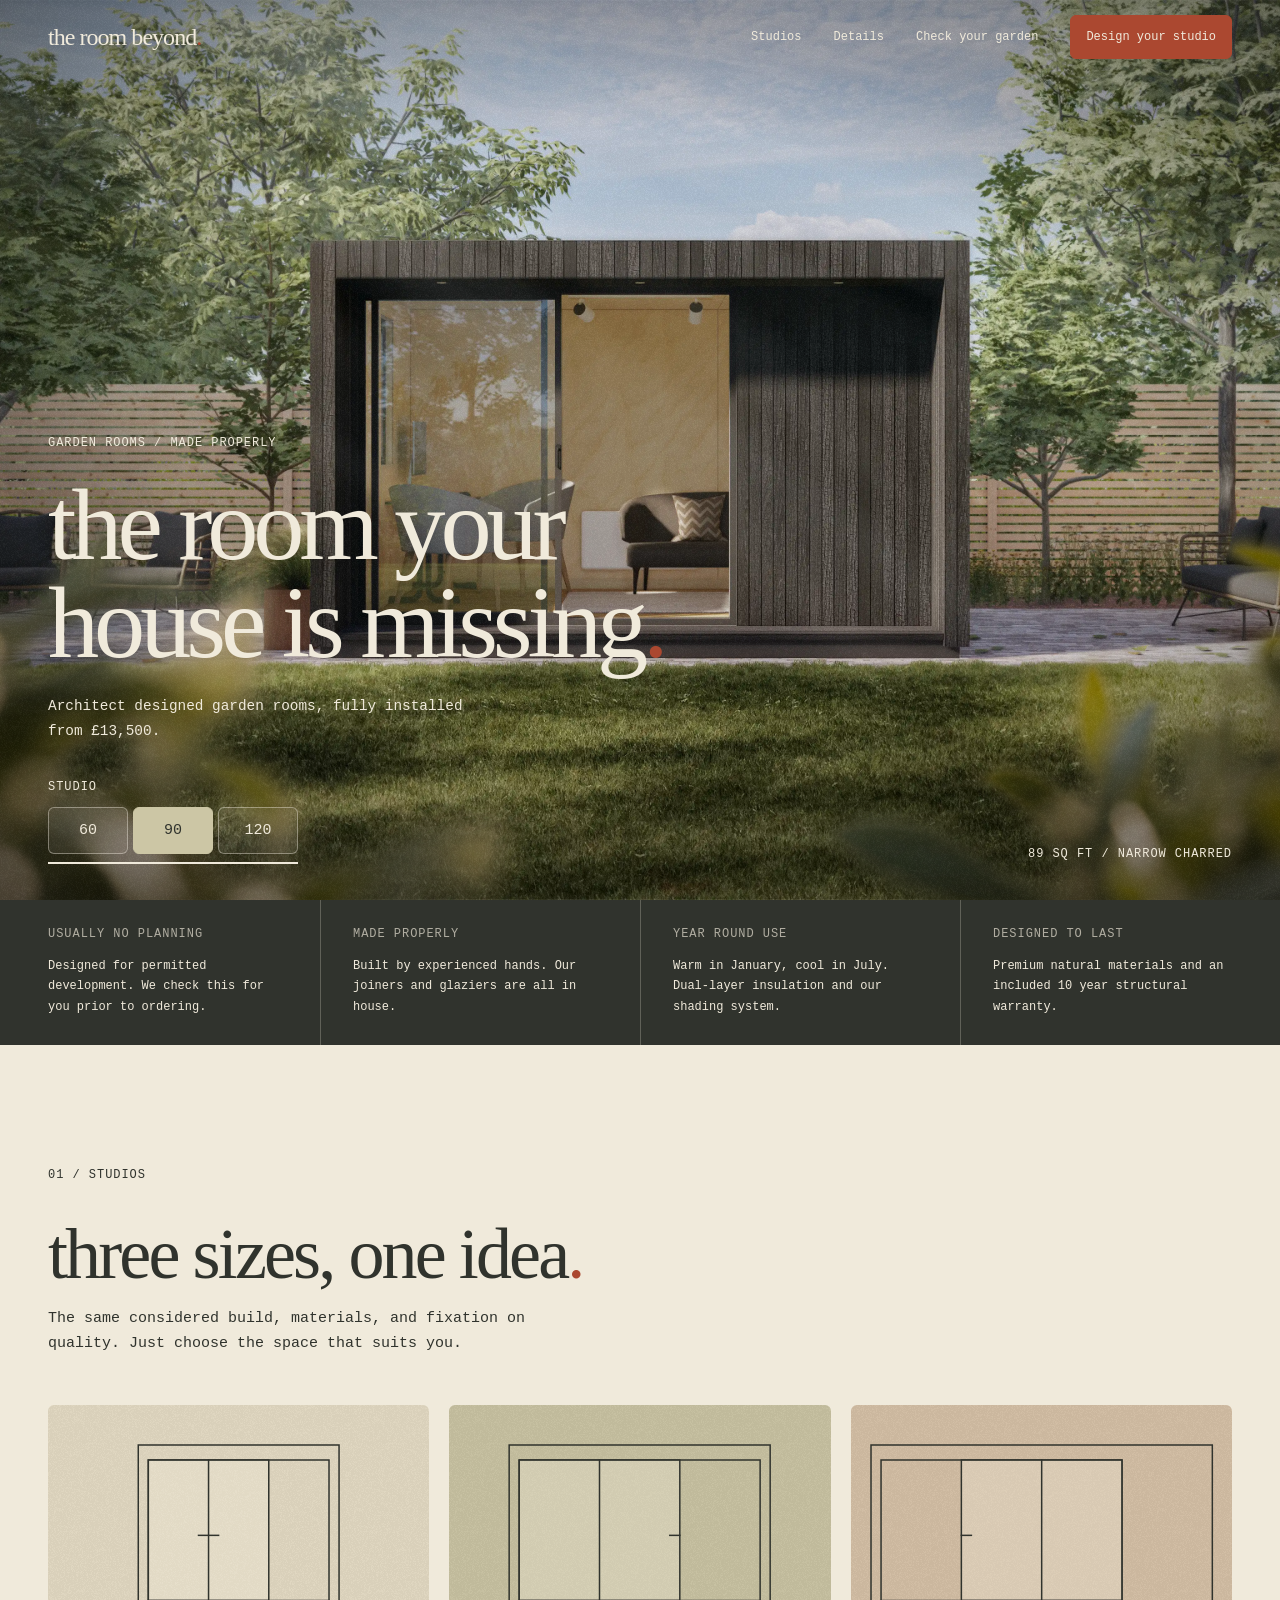
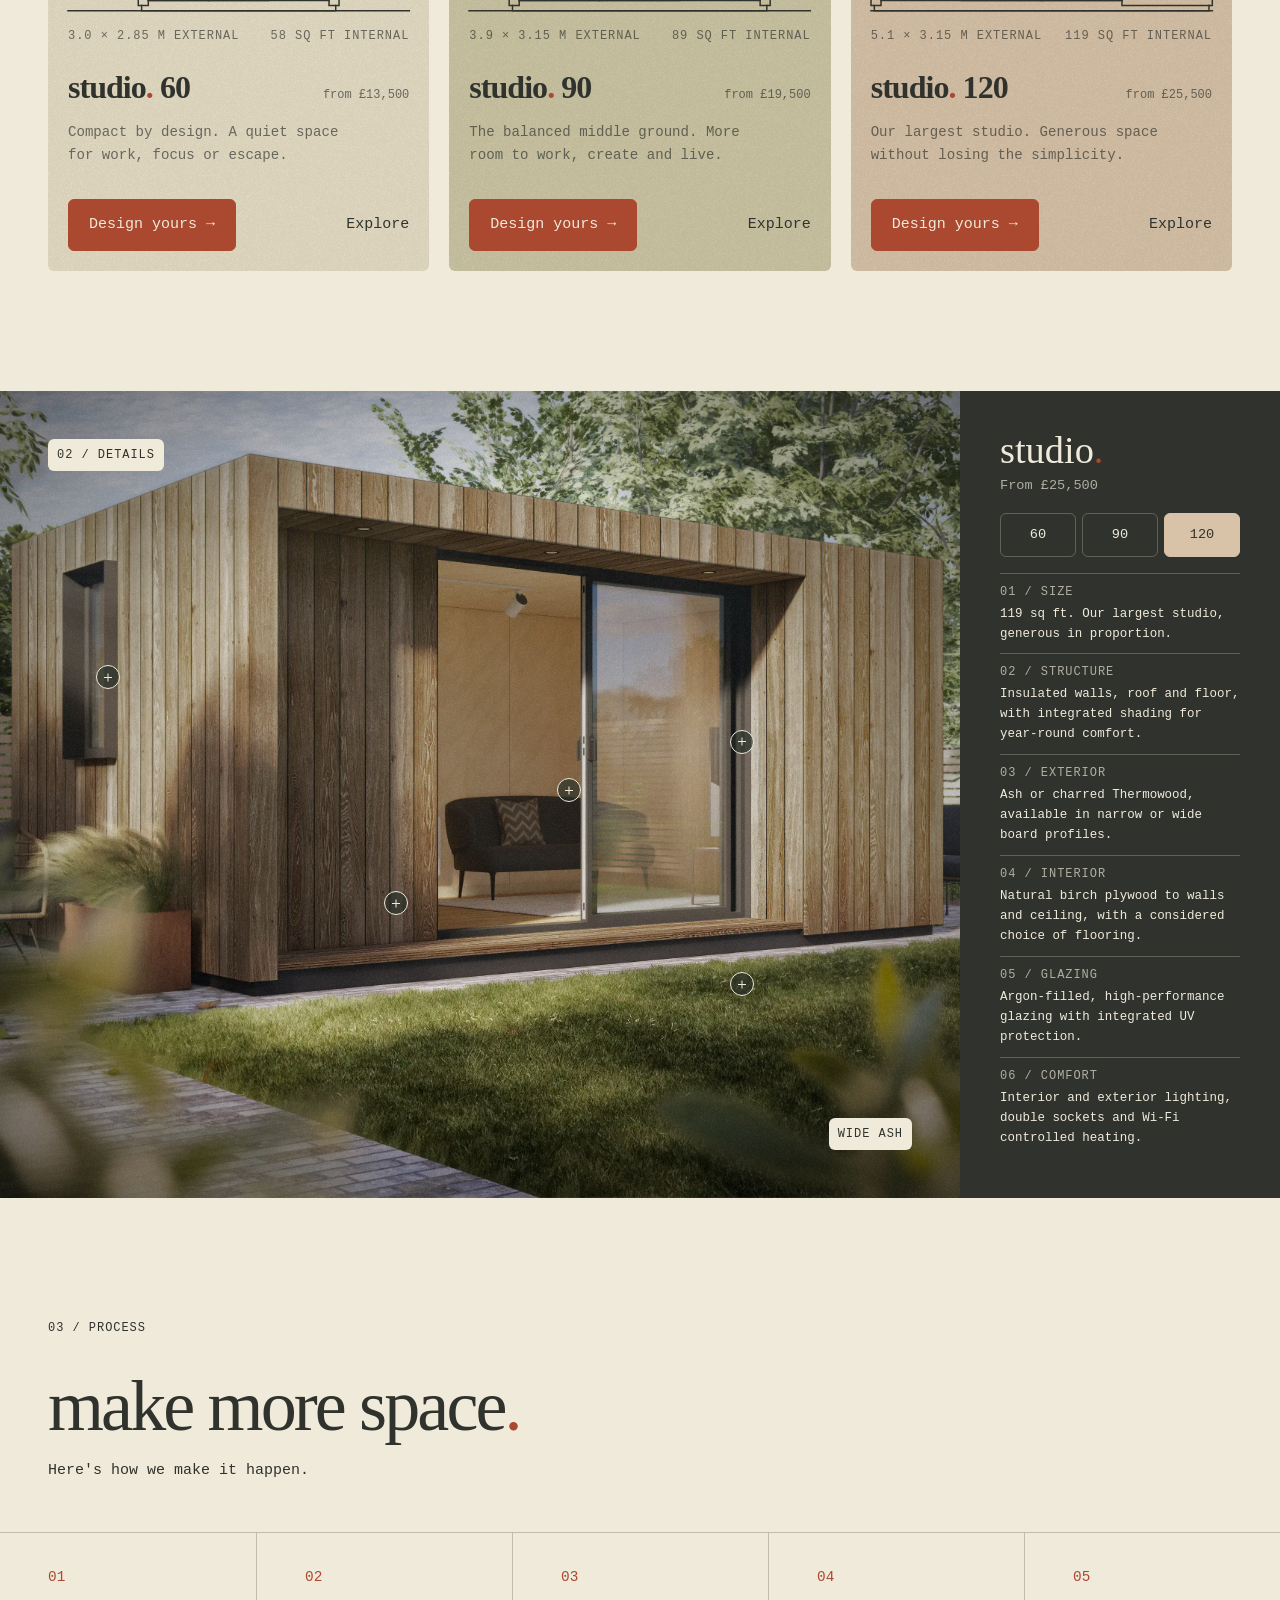
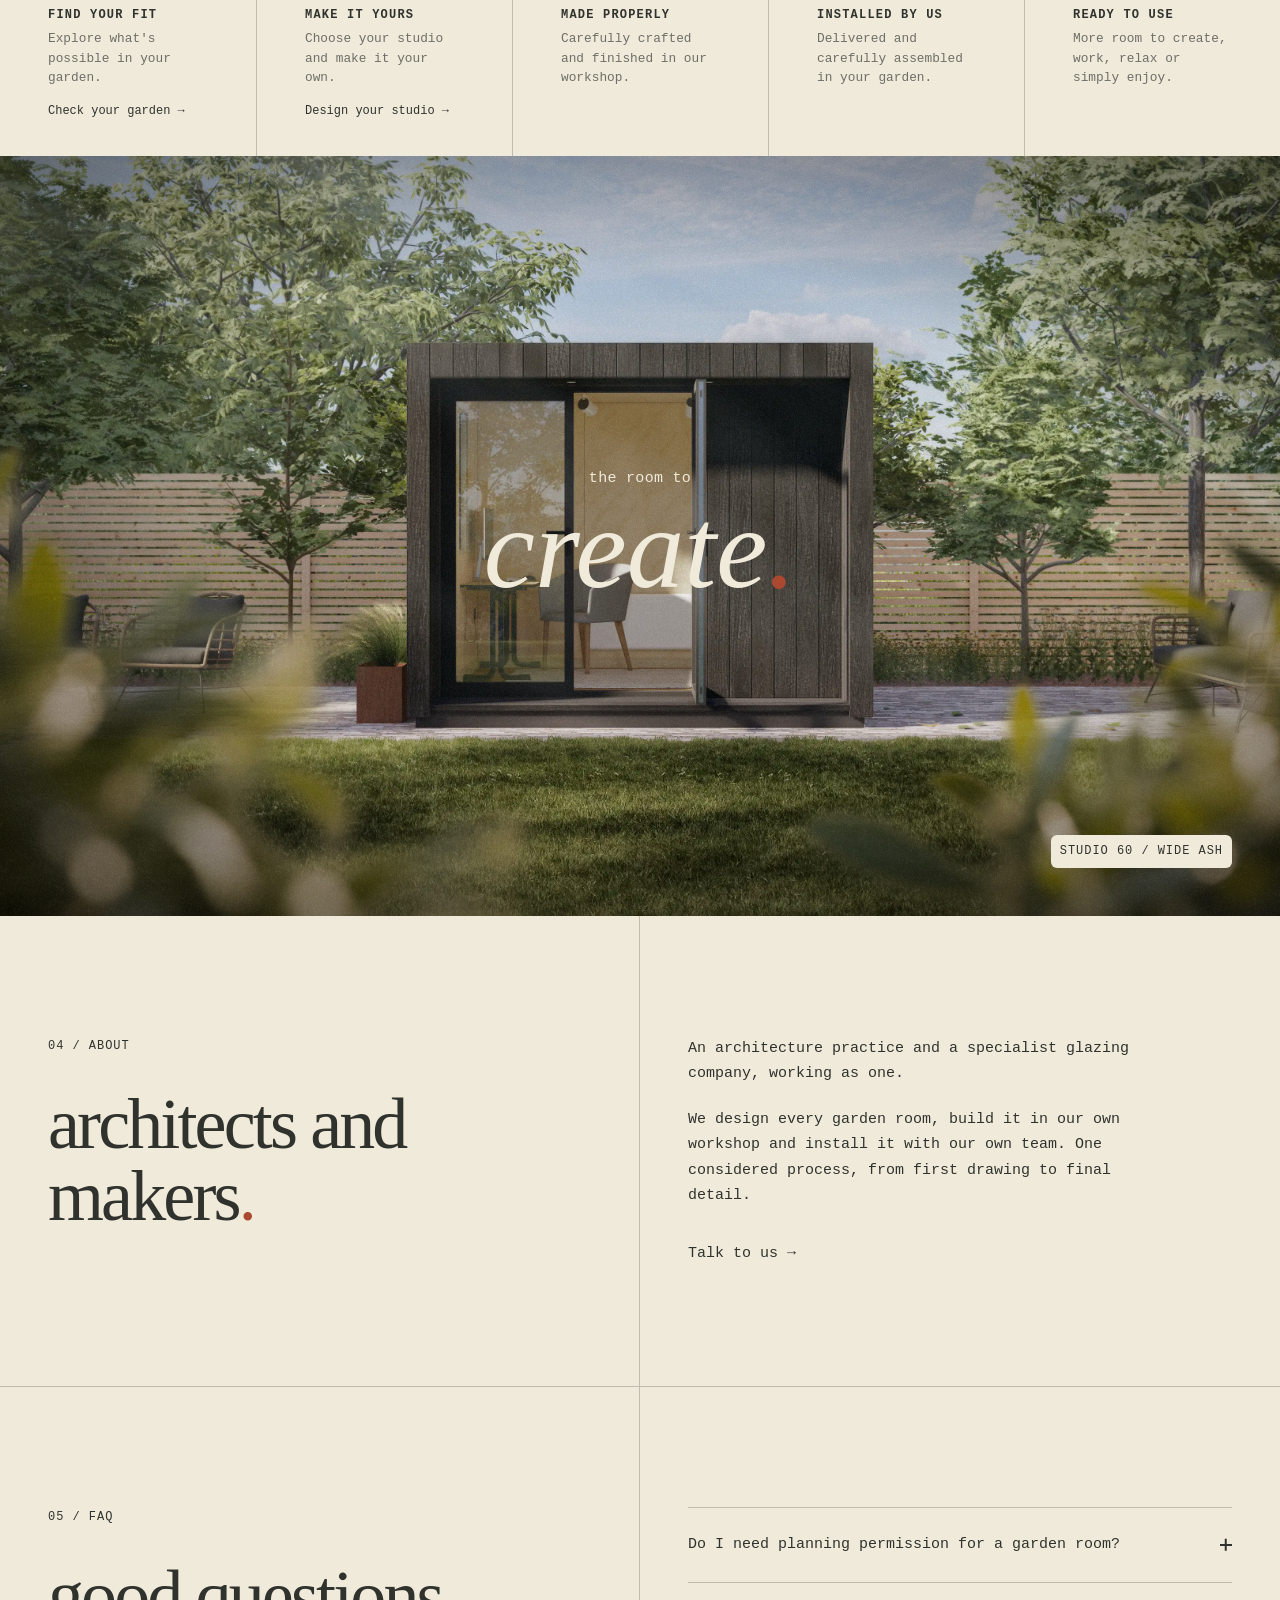
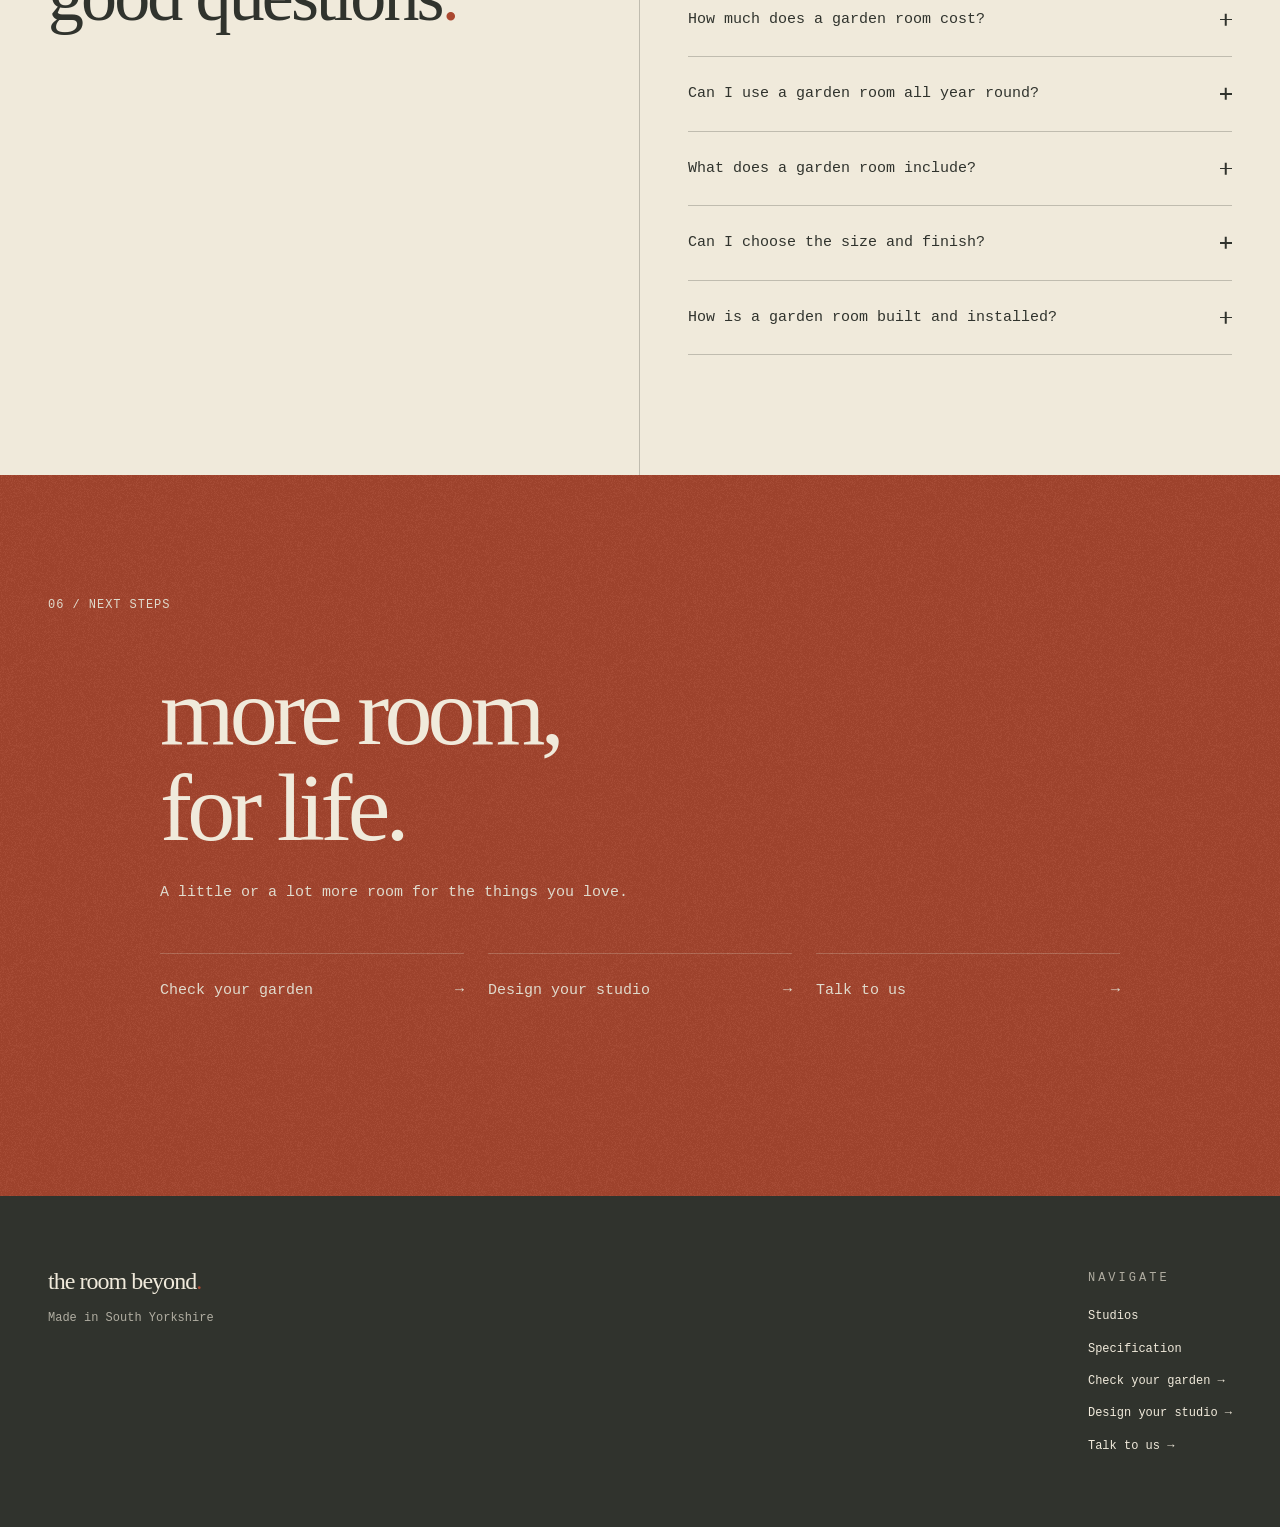
==== index.html @ cf3c780e "Add files via upload" ====
<!doctype html>
<html lang="en">

<head>
<meta charset="utf-8">
<meta name="viewport" content="width=device-width, initial-scale=1">
<title>the room beyond.</title>
<meta name="description" content="Architect-designed garden rooms, made in-house and fully installed across the UK.">
<meta name="theme-color" content="#f4f0e7">
<link rel="stylesheet" href="style.css">
</head>

<body>

<!---NAVIGATION--->

<header class="intro-header">
<a href="/" class="intro-logo">the room beyond<span class="dot">.</span></a>
<nav class="intro-nav" id="intro-navigation" aria-label="Main navigation">
<a href="#studios">Studios</a>
<a href="#details">Details</a>
<a href="/planning">Check your garden</a>
<a href="/configurator">Design your studio</a>
</nav>

<button class="intro-menu-button" type="button" aria-label="Open menu" aria-expanded="false" aria-controls="intro-navigation">
<span class="intro-menu-icon" aria-hidden="true"></span>
</button>
</header>

<main>

<!---INTRODUCTION--->

<section id="introduction" class="depth">
<div class="intro-visual">
<div class="intro-images" aria-hidden="true">
<div class="photo-stack intro-image">
<picture class="responsive-photo"><source media="(max-width: 720px)" srcset="images/home/micro/01.webp"><img class="bg" src="images/home/macro/01.webp" alt=""></picture>
<img class="vegetation" src="images/vegetation.png" alt="" aria-hidden="true">
              <div class="shade" aria-hidden="true"></div>
            </div>
            <div class="photo-stack intro-image active">
              <picture class="responsive-photo"><source media="(max-width: 720px)" srcset="images/home/micro/02.webp"><img class="bg" src="images/home/macro/02.webp" alt=""></picture>
              <img class="vegetation" src="images/vegetation.png" alt="" aria-hidden="true">
              <div class="shade" aria-hidden="true"></div>
            </div>
            <div class="photo-stack intro-image">
              <picture class="responsive-photo"><source media="(max-width: 720px)" srcset="images/home/micro/03.webp"><img class="bg" src="images/home/macro/03.webp" alt=""></picture>
              <img class="vegetation" src="images/vegetation.png" alt="" aria-hidden="true">
              <div class="shade" aria-hidden="true"></div>
            </div>
          </div>
          <div class="intro-content">
            <p class="intro-eyebrow">Garden Rooms / Made Properly</p>
            <h1 class="intro-title">the room your house is missing<span class="dot">.</span></h1>
            <p class="intro-copy">Architect designed garden rooms, fully installed from <span data-price="60"></span>.</p>
            <div class="intro-studios">
              <p class="intro-studios-label">Studio</p>
              <div class="intro-studio-links">
                <a href="#studio-60" data-studio="60">60</a>
                <a href="#studio-90" data-studio="90" class="active" aria-current="true">90</a>
                <a href="#studio-120" data-studio="120">120</a>
              </div>
              <div class="intro-progress" aria-hidden="true">
                <span></span>
              </div>
            </div>
          </div>
          <p class="intro-detail" data-finish="Narrow Charred"></p>
        </div>
        <!-- Highlights -->
        <section class="highlights" aria-label="Studio highlights">
          <div class="highlight">
            <h3 class="highlight-label">Usually no planning</h3>
            <p>Designed for permitted development. We check this for you prior to ordering.</p>
          </div>
          <div class="highlight">
            <h3 class="highlight-label">Made properly</h3>
            <p>Built by experienced hands. Our joiners and glaziers are all in house.</p>
          </div>
          <div class="highlight">
            <h3 class="highlight-label">Year round use</h3>
            <p>Warm in January, cool in July. Dual-layer insulation and our shading system.</p>
          </div>
          <div class="highlight">
            <h3 class="highlight-label">Designed to last</h3>
            <p>Premium natural materials and an included 10 year structural warranty.</p>
          </div>
        </section>
      </section>
      <!-- Studios -->

      <section id="studios">
        <header class="studios-head">
          <p class="label">01 / Studios</p>
          <h2 class="section-title fade-in">three sizes, one idea<span class="dot">.</span></h2>
          <p class="section-description">The same considered build, materials, and fixation on quality. Just choose the space that suits you.</p>
        </header>
        <div class="studio-grid">
          <article class="studio studio--60" id="studio-60">
            <div class="drawing">
              <svg class="elevation" viewBox="0 0 5100 2475" aria-hidden="true">
                <path class="outer-frame" d="M1050 0 H4050 V2400 H4000 V2475 H1100 V2400 H1050 Z"></path>
                <path class="inner-frame" d="M1100 2400 H1200 V225 H3900 V2400 H4000"></path>
                <rect class="glazing" x="1200" y="225" width="1800" height="2100"></rect>
                <path class="ground" d="M0 2475 H5100"></path>
                <path class="mullion" d="M2100 225 V2325"></path>
                <path class="line-2" d="M1950 1350 H2250"></path>
                <path class="line-3" d="M1200 2325 H3900"></path>
              </svg>
            </div>
            <div class="dimensions">
              <span>3.0 × 2.85 m external</span>
              <span>58 sq ft internal</span>
            </div>
            <div class="studio-title">
              <h3>studio<span class="dot">.</span> 60</h3>
              <p class="price">from <span data-price="60"></span></p>
            </div>
            <p class="description">Compact by design. A quiet space for work, focus or escape.</p>
            <div class="studio-links">
              <a class="button primary" href="/configurator?size=60">Design yours →</a>
              <a class="text-link studio-explore-link" href="#details" data-size="60">Explore</a>
            </div>
          </article>
          <article class="studio studio--90" id="studio-90">
            <div class="drawing">
              <svg class="elevation" viewBox="0 0 5100 2475" aria-hidden="true">
                <path class="outer-frame" d="M600 0 H4500 V2400 H4450 V2475 H650 V2400 H600 Z"></path>
                <path class="inner-frame" d="M650 2400 H750 V225 H4350 V2400 H4450"></path>
                <rect class="glazing" x="750" y="225" width="2400" height="2100"></rect>
                <path class="ground" d="M0 2475 H5100"></path>
                <path class="mullion" d="M1950 225 V2325"></path>
                <path class="line-2" d="M3000 1350 H3150"></path>
                <path class="line-3" d="M750 2325 H4350"></path>
              </svg>
            </div>
            <div class="dimensions">
              <span>3.9 × 3.15 m external</span>
              <span>89 sq ft internal</span>
            </div>
            <div class="studio-title">
              <h3>studio<span class="dot">.</span> 90</h3>
              <p class="price">from <span data-price="90"></span></p>
            </div>
            <p class="description">The balanced middle ground. More room to work, create and live.</p>
            <div class="studio-links">
              <a class="button primary" href="/configurator?size=90">Design yours →</a>
              <a class="text-link studio-explore-link" href="#details" data-size="90">Explore</a>
            </div>
          </article>
          <article class="studio studio--120" id="studio-120">
            <div class="drawing">
              <svg class="elevation" viewBox="0 0 5100 2475" aria-hidden="true">
                <path class="outer-frame" d="M0 0 H5100 V2400 H5050 V2475 H50 V2400 H0 Z"></path>
                <path class="inner-frame" d="M50 2400 H150 V225 H3750 V2400 H5050"></path>
                <rect class="glazing" x="1350" y="225" width="2400" height="2100"></rect>
                <path class="ground" d="M0 2475 H5100"></path>
                <path class="mullion" d="M2550 225 V2325"></path>
                <path class="line-2" d="M1350 1350 H1500"></path>
                <path class="line-3" d="M150 2325 H3750"></path>
              </svg>
            </div>
            <div class="dimensions">
              <span>5.1 × 3.15 m external</span>
              <span>119 sq ft internal</span>
            </div>
            <div class="studio-title">
              <h3>studio<span class="dot">.</span> 120</h3>
              <p class="price">from <span data-price="120"></span></p>
            </div>
            <p class="description">Our largest studio. Generous space without losing the simplicity.</p>
            <div class="studio-links">
              <a class="button primary" href="/configurator?size=120">Design yours →</a>
              <a class="text-link studio-explore-link" href="#details" data-size="120">Explore</a>
            </div>
          </article>
        </div>
      </section>
      
      <!-- Details -->
      <section id="details" class="depth">
        <div class="details-image photo-stack">
          <picture class="responsive-photo"><source id="details-image-mobile" media="(max-width: 720px)" srcset="images/home/micro/06.webp"><img class="bg" id="details-image" src="images/home/macro/06.webp" alt="Studio 120" loading="lazy"></picture>
          <picture class="responsive-photo"><source id="details-image-next-mobile" media="(max-width: 720px)" srcset="images/home/micro/06.webp"><img class="bg details-image-next" id="details-image-next" src="images/home/macro/06.webp" alt="" aria-hidden="true"></picture>
          <img class="vegetation" id="details-vegetation" src="images/vegetation.png" aria-hidden="true" loading="lazy">
          <div class="shade" aria-hidden="true"></div>
          <p class="photo-label">02 / Details</p>
          <p class="photo-caption">Wide Ash</p>
          <div class="details-hotspots" aria-label="Studio details">
            <p class="hotspot-description" aria-live="polite" hidden></p>
            <div class="hotspot-set" data-studio="60" hidden>
              <button class="hotspot" data-hotspot="cladding" data-note="Thermowood cladding, machined for a clean, consistent finish." style="left:33%;top:50%" aria-label="Cladding" aria-expanded="false">
                
              </button>
              <button class="hotspot" data-hotspot="door" data-note="Door." style="left:60%;top:50%" aria-label="Door" aria-expanded="false">
                
              </button>
              <button class="hotspot" data-hotspot="interior" data-note="Interior." style="left:50%;top:33%" aria-label="Interior" aria-expanded="false">
                
              </button>
              <button class="hotspot" data-hotspot="structure" data-note="Structure." style="left:60%;top:18%" aria-label="Structure" aria-expanded="false">
                
              </button>
              <button class="hotspot" data-hotspot="window" data-note="Window." style="left:25%;top:33%" aria-label="Window" aria-expanded="false">
                
              </button>
            </div>
            <div class="hotspot-set" data-studio="90" hidden>
              <button class="hotspot" data-hotspot="cladding" data-note="Thermowood cladding, available in narrow or wide boards." style="left:22%;top:30%" aria-label="Cladding" aria-expanded="false">
                
              </button>
              <button class="hotspot" data-hotspot="glazing" data-note="High-performance glazing, made and fitted by our own team." style="left:60%;top:42%" aria-label="Glazing" aria-expanded="false">
                
              </button>
              <button class="hotspot" data-hotspot="interior" data-note="Natural birch plywood for a warm, understated interior." style="left:72%;top:58%" aria-label="Interior" aria-expanded="false">
                
              </button>
              <button class="hotspot" data-hotspot="structure" data-note="Insulated walls, roof and floor for comfortable year-round use." style="left:38%;top:78%" aria-label="Structure" aria-expanded="false">
                
              </button>
            </div>
            <div class="hotspot-set" data-studio="120">
              <button class="hotspot" data-hotspot="cladding" data-note="Thermowood cladding, machined for a clean, consistent finish." style="left:10%;top:34%" aria-label="Cladding" aria-expanded="false">
                
              </button>
              <button class="hotspot" data-hotspot="glazing" data-note="High-performance glazing, made and fitted by our own team." style="left:58%;top:48%" aria-label="Glazing" aria-expanded="false">
                
              </button>
              <button class="hotspot" data-hotspot="interior" data-note="Natural birch plywood, left clean and unadorned." style="left:76%;top:42%" aria-label="Interior" aria-expanded="false">
                
              </button>
              <button class="hotspot" data-hotspot="structure" data-note="An insulated structure designed for year-round use." style="left:76%;top:72%" aria-label="Structure" aria-expanded="false">
                
              </button>
              <button class="hotspot" data-hotspot="comfort" data-note="Integrated lighting, double sockets and heating and cooling." style="left:40%;top:62%" aria-label="Comfort" aria-expanded="false">
                
              </button>
            </div>
          </div>
        </div>
        <div class="details-info">
          <h2>studio<span class="dot">.</span></h2>
          <p class="details-price">From <span id="details-price"></span></p>
          <div class="details-buttons">
            <button type="button" data-studio="60" aria-pressed="false" data-sqft="58" data-description="Compact and composed, made for focused work." data-image-macro="images/home/macro/04.webp" data-image-micro="images/home/micro/04.webp">60</button>
            <button type="button" data-studio="90" aria-pressed="false" data-sqft="89" data-description="Space to work, create and unwind in comfort." data-image-macro="images/home/macro/05.webp" data-image-micro="images/home/micro/05.webp">90</button>
            <button type="button" data-studio="120" class="active" aria-pressed="true" data-sqft="119" data-description="Our largest studio, generous in proportion." data-image-macro="images/home/macro/06.webp" data-image-micro="images/home/micro/06.webp">120</button>
          </div>
          <div class="details-specs">
            <div class="details-spec">
              <h3>01 / Size</h3>
              <p id="details-size"></p>
            </div>
            <div class="details-spec">
              <h3>02 / Structure</h3>
              <p>Insulated walls, roof and floor, with integrated shading for year-round comfort.</p>
            </div>
            <div class="details-spec">
              <h3>03 / Exterior</h3>
              <p>Ash or charred Thermowood, available in narrow or wide board profiles.</p>
            </div>
            <div class="details-spec">
              <h3>04 / Interior</h3>
              <p>Natural birch plywood to walls and ceiling, with a considered choice of flooring.</p>
            </div>
            <div class="details-spec">
              <h3>05 / Glazing</h3>
              <p>Argon-filled, high-performance glazing with integrated UV protection.</p>
            </div>
            <div class="details-spec">
              <h3>06 / Comfort</h3>
              <p>Interior and exterior lighting, double sockets and Wi-Fi controlled heating.</p>
            </div>
          </div>
        </div>
      </section>

<!---PROCESS✅--->

<section id="process">

<p class="label">03 / Process</p>
<h2 class="section-title fade-in">make more space<span class="dot">.</span></h2>
<p class="section-description">Here's how we make it happen.</p>

<ol class="process-steps">

<li>
<span class="step-number">01</span>
<h3>Find your fit</h3>
<p>Explore what's possible in your garden.</p>
<a href="/planning">Check your garden →</a>
</li>

<li>
<span class="step-number">02</span>
<h3>Make it yours</h3>
<p>Choose your studio and make it your own.</p>
<a href="/configurator">Design your studio →</a>
</li>

<li>
<span class="step-number">03</span>
<h3>Made properly</h3>
<p>Carefully crafted and finished in our workshop.</p>
</li>

<li>
<span class="step-number">04</span>
<h3>Installed by us</h3>
<p>Delivered and carefully assembled in your garden.</p>
</li>

<li>
<span class="step-number">05</span>
<h3>Ready to use</h3>
<p>More room to create, work, relax or simply enjoy.</p>
</li>

</ol>
</section>

<!---GALLERY✅--->

<section id="gallery" class="depth photo-stack">

<picture class="responsive-photo">
<source media="(max-width: 720px)" srcset="images/home/micro/07.webp">
<img class="bg" src="images/home/macro/07.webp" alt="Placeholder." loading="lazy">
</picture>

<img class="vegetation" src="images/vegetation.png" loading="lazy">
<div class="shade"></div>

<div class="gallery-statement">
<span class="gallery-static">the room to</span>
<div class="gallery-word-wrap">
<div class="gallery-words">
<span>create<span class="dot">.</span></span>
<span>work<span class="dot">.</span></span>
<span>relax<span class="dot">.</span></span>
<span>create<span class="dot">.</span></span>
</div>
</div>
</div>

<p class="photo-caption">Studio 60 / Wide Ash</p>

</section>

<!---ABOUT/FAQ✅-->

<section class="split" id="about">

<div class="split-head">

<p class="label">04 / About</p>
<h2 class="split-title fade-in">architects and makers<span class="dot">.</span></h2>
</div>

<div class="split-body">

<p>An architecture practice and a specialist glazing company, working as one.</p>
<p>We design every garden room, build it in our own workshop and install it with our own team. One considered process, from first drawing to final detail.</p>

<a class="text-link" href="/contact">Talk to us →</a>

</div>
</section>

<section class="split" id="faq">

<div class="split-head">

<p class="label">05 / FAQ</p>
<h2 class="split-title fade-in">good questions<span class="dot">.</span></h2>
</div>

<div class="split-body">

<details class="faq-item">
<summary>Do I need planning permission for a garden room?</summary>
<div class="faq-answer"><p>Our garden rooms are designed to sit within permitted development, so most gardens won't need it. We check your site before you commit, and tell you plainly if yours is the exception.</p></div>
</details>

<details class="faq-item">
<summary>How much does a garden room cost?</summary>
<div class="faq-answer"><p>It depends on size and cladding. Once we know your garden and your choices, you receive one clear, fixed quote with nothing hidden.</p></div>
</details>

<details class="faq-item">
<summary>Can I use a garden room all year round?</summary>
<div class="faq-answer"><p>Yes. Layered insulation in the walls, roof and floor, high-performance glazing and built-in wifi heating keep it comfortable in every season.</p></div>
</details>

<details class="faq-item">
<summary>What does a garden room include?</summary>
<div class="faq-answer"><p>Everything you need to move in: a birch ply interior, flooring, lighting, sockets, climate control and installation by our own team. Nothing is left for you to finish.</p></div>
</details>

<details class="faq-item">
<summary>Can I choose the size and finish?</summary>
<div class="faq-answer"><p>Our garden studios come in three sizes, each clad in natural or charred Thermowood. If you need something different, talk to us and we'll see what's possible.</p></div>
</details>

<details class="faq-item">
<summary>How is a garden room built and installed?</summary>
<div class="faq-answer"><p>We design it with you, build it in our workshop and install it ourselves. Because most of the work happens off site, your garden stays calm and tidy.</p></div>
</details>

</div>
</section>

<!---CTA✅--->

<section id="cta">

<p class="label">06 / Next steps</p>
<div class="cta-content">
<h2 class="fade-in">more room,<br>for life.</h2>
<p>A little or a lot more room for the things you love.</p>

<div class="cta-links">
<a href="/planning">Check your garden <span>→</span></a>
<a href="/configurator">Design your studio <span>→</span></a>
<a href="/contact">Talk to us <span>→</span></a>
</div>

</div>
</section>

</main>

<!---FOOTER✅--->

<footer id="footer">

<div class="footer-logo">
<a href="#introduction">the room beyond<span class="dot">.</span></a>
<p>Made in South Yorkshire</p>
</div>

<nav class="footer-nav">
<p class="label">Navigate</p>
<a href="#studios">Studios</a>
<a href="#details">Specification</a>
<a href="/planning">Check your garden →</a>
<a href="/configurator">Design your studio →</a>
<a href="/contact">Talk to us →</a>
</nav>

</footer>

<script src="config.js"></script>
<script src="script.js"></script>
</body>
</html>
---- style.css ----
/*---ROOT🟧---*/

:root {

/*Colours🟧*/

--accent: rgb(171,72,48);/**/
--dark: rgb(48,51,45);/**/
--light: rgb(240,234,219);/**/
--glass: rgba(240,234,219,.75);/**/
--line: rgba(48,51,45,.25);/**/
--line-on-dark: rgba(240,234,219,.25);/**/

--pastel-60: rgb(231,222,198);/**/
--pastel-90: rgb(204,198,165);/**/
--pastel-120: rgb(216,195,168);/**/

/*Layout🟧*/

--gutter: 48px;
--section-pad: 120px;
--round: 6px;
--ease: .25s ease;
--muted: .67;

/*Typography🟧*/

--small-font: 12px;
--medium-font: 15px;
--display: "Georgia", serif;
--mono: monospace;

}

/*Unknown🟧*/

@media (max-width: 1100px) {
:root { --gutter: 5.5vw; --section-pad: 80px; }
}

@media (max-width: 600px) {
:root { --gutter: 22px; --section-pad: 60px; }
}

/*---BASE🟧---*/

* { box-sizing: border-box; }
html { scroll-behavior: smooth; scroll-padding-top: 76px; }
body { margin: 0; background: var(--light); color: var(--dark); font: 400 var(--medium-font)/1.7 var(--mono); -webkit-font-smoothing: antialiased; text-rendering: optimizeLegibility; }
h1, h2, h3 { font-family: var(--display); line-height: 1; }
h1, h2 { font-weight: 300; }
a { color: inherit; }
button, input, textarea, select { font: inherit; -webkit-tap-highlight-color: transparent; }
button, a { -webkit-tap-highlight-color: transparent; }
:focus-visible { outline: 2px solid currentColor; outline-offset: 3px; }
section { padding: var(--section-pad) var(--gutter); }
section[id] { scroll-margin-top: 72px; }
img { display: block; max-width: 100%; }
::selection { background: var(--accent); color: var(--light); }
.dot { color: var(--accent); }
.section-title { margin: 2rem 0 1rem; font-size: 4.5rem; letter-spacing: -.04em; }
.section-description { max-width: 480px; margin: 0 0 3rem; }

@media (max-width: 900px) {
.section-title { font-size: 2.8rem; }
}

@media (max-width: 600px) {
.section-title { font-size: 2.4rem; }
.section-description { margin-bottom: 2rem; }
}

/*---SHARED🟧---*/

/*Studio_Colours🟧*/

[data-studio="60"], .studio--60 { --studio-colour: var(--pastel-60); }
[data-studio="90"], .studio--90 { --studio-colour: var(--pastel-90); }
[data-studio="120"], .studio--120 { --studio-colour: var(--pastel-120); }

/*Labels🟧*/

.label, .intro-eyebrow, .intro-studios-label, .intro-detail,
.highlight-label, .details-spec h3, .photo-label, .photo-caption,
.dimensions { font-size: var(--small-font); font-weight: 400; text-transform: uppercase; letter-spacing: .08em; }
.label { margin: 0; }
.photo-label, .photo-caption { position: absolute; z-index: 4; margin: 0; padding: 6px 9px; border-radius: var(--round); background: var(--light); color: var(--dark); }
.photo-label { top: var(--gutter); left: var(--gutter); }
.photo-caption { right: var(--gutter); bottom: var(--gutter); }

/*Buttons/Links🟧*/

.button { display: inline-flex; align-items: center; justify-content: center; min-height: 48px; padding: 12px 20px; border: 1px solid currentColor; border-radius: var(--round); color: inherit; text-decoration: none; transition: background var(--ease), color var(--ease), border-color var(--ease); }
.button.primary { border-color: var(--accent); background: var(--accent); color: var(--light); }
.button:hover { border-color: var(--light); background: var(--light); color: var(--dark); }
.text-link, .process-steps a { position: relative; display: inline-block; color: inherit; text-decoration: none; }
.text-link::after, .process-steps a::after { position: absolute; right: 0; bottom: -5px; left: 0; height: 1px; background: currentColor; content: ""; transform: scaleX(0); transform-origin: right; transition: transform var(--ease); }
.text-link:hover::after, .process-steps a:hover::after { transform: scaleX(1); transform-origin: left; }

/*Images🟧*/

.photo-stack { position: relative; overflow: hidden; isolation: isolate; }
.intro-images .photo-stack { position: absolute; inset: 0; }
.bg, .vegetation, .shade, .responsive-photo { position: absolute; inset: 0; width: 100%; height: 100%; }
.bg { z-index: 0; object-fit: cover; }
.vegetation { z-index: 1; object-fit: cover; opacity: .9; pointer-events: none; transform: translateY(calc(var(--p, 0) * 30px)) scale(1.2); will-change: transform; }
.shade { z-index: 2; pointer-events: none; background: radial-gradient(ellipse, transparent 50%, rgba(0,0,0,.5) 100%); }
.shade::after { content: ""; position: absolute; inset: 0; background: url("images/noise.png") repeat; opacity: .5; pointer-events: none; }
.responsive-photo { display: block; }

/*Progress🟧*/

.intro-progress { width: 100%; height: 2px; margin-top: 8px; overflow: hidden; background: rgba(244, 240, 231, .3); }
.intro-progress span { display: block; width: 100%; height: 100%; background: var(--light); transform: scaleX(0); transform-origin: left; }
.intro-progress.running span { animation: hero-progress 6.5s linear forwards; }

@keyframes hero-progress {
to { transform: scaleX(1); }
}

/*---FADE-IN🟧---*/

.motion-ready .fade-in { opacity: 0; transform: translateY(18px); transition: opacity 1.2s ease, transform 1.2s ease; }
.motion-ready .fade-in.is-visible { opacity: 1; transform: translateY(0); }

/*---NAVIGATION🟧---*/

.intro-header { position: fixed; inset: 0 0 auto; z-index: 100; display: flex; align-items: center; justify-content: space-between; width: 100%; padding: 15px var(--gutter); border-bottom: 1px solid transparent; color: var(--light); transition: background .3s, color .3s, border-color .3s; }
.intro-header.scrolled, .intro-header.menu-open { border-bottom-color: var(--line); background: var(--glass); color: var(--dark); -webkit-backdrop-filter: blur(9px); backdrop-filter: blur(9px); }
.intro-logo, .footer-logo > a { font: 24px var(--display); letter-spacing: -.04em; text-decoration: none; white-space: nowrap; }
.intro-nav { display: flex; align-items: center; gap: 32px; }
.intro-nav a { position: relative; color: inherit; font-size: var(--small-font); text-decoration: none; }
.intro-nav a:not(:last-child)::after { position: absolute; right: 0; bottom: -5px; left: 0; height: 1px; background: currentColor; content: ""; transform: scaleX(0); transform-origin: right; transition: transform var(--ease); }
.intro-nav a:not(:last-child):hover::after { transform: scaleX(1); transform-origin: left; }
.intro-nav a:last-child { padding: 11px 15px; border: 1px solid var(--accent); border-radius: var(--round); background: var(--accent); color: var(--light); transition: background var(--ease), border-color var(--ease); }
.intro-nav a:last-child:hover { border-color: var(--dark); background: var(--dark); }
.intro-menu-button { display: none; }

@media (max-width: 860px) {
.intro-header { padding-block: 12px; }
.intro-logo { font-size: 20px; }
.intro-menu-button { display: grid; place-items: center; width: 42px; height: 42px; padding: 0; border: 1px solid currentColor; border-radius: 50%; background: transparent; color: inherit; cursor: pointer; }
.intro-menu-icon, .intro-menu-icon::before, .intro-menu-icon::after { display: block; width: 16px; height: 1px; background: currentColor; transition: transform .25s ease, opacity .2s ease; }
.intro-menu-icon { position: relative; }
.intro-menu-icon::before, .intro-menu-icon::after { position: absolute; left: 0; content: ""; }
.intro-menu-icon::before { transform: translateY(-5px); }
.intro-menu-icon::after { transform: translateY(5px); }
.intro-header.menu-open .intro-menu-icon { background: transparent; }
.intro-header.menu-open .intro-menu-icon::before { transform: rotate(45deg); }
.intro-header.menu-open .intro-menu-icon::after { transform: rotate(-45deg); }
.intro-nav { position: absolute; top: 100%; right: 0; left: 0; flex-direction: column; align-items: stretch; gap: 0; padding: 8px var(--gutter) 22px; border-bottom: 1px solid var(--line); background: var(--glass); color: var(--dark); visibility: hidden; opacity: 0; pointer-events: none; transform: translateY(-6px); transition: opacity .22s ease, transform .22s ease, visibility .22s ease; -webkit-backdrop-filter: blur(9px); backdrop-filter: blur(9px); }
.intro-header.menu-open .intro-nav { visibility: visible; opacity: 1; pointer-events: auto; transform: translateY(0); }
.intro-nav a { padding: 16px 0; border-bottom: 1px solid var(--line); font-size: 14px; }
.intro-nav a:not(:last-child)::after { display: none; }
.intro-nav a:last-child { margin-top: 14px; padding: 14px 16px; border-bottom: 0; text-align: center; }
}

/*---INTRODUCTION🟧---*/

#introduction { position: relative; display: block; width: 100%; padding: 0; overflow: hidden; isolation: isolate; background: var(--dark); color: var(--light); }
.intro-visual { position: relative; display: flex; align-items: flex-end; width: 100%; height: 100svh; min-height: 560px; overflow: hidden; isolation: isolate; }
.intro-images { position: absolute; inset: 0; overflow: hidden; }
.intro-image { opacity: 0; transition: opacity .8s ease; }
.intro-image.active { opacity: 1; }
.intro-content { position: relative; z-index: 3; width: 100%; padding: 150px var(--gutter) 36px; }
.intro-eyebrow { margin: 0 0 22px; }
.intro-title { max-width: 850px; margin: 0; font-size: 6.4rem; line-height: .96; letter-spacing: -.05em; text-wrap: balance; }
.intro-copy { max-width: 440px; margin: 22px 0 24px; font-size: .9rem; line-height: 1.7; }
.intro-studios { width: 250px; margin-top: 34px; }
.intro-studios-label { margin: 0 0 9px; }
.intro-studio-links { display: flex; gap: 5px; }
.intro-studio-links a { flex: 1; padding: 10px 6px; border: 1px solid rgba(246, 240, 228, .4); border-radius: var(--round); background: rgba(246, 240, 228, .08); text-align: center; text-decoration: none; transition: background var(--ease), color var(--ease), border-color var(--ease); }
.intro-studio-links a.active, .intro-studio-links a:hover { border-color: var(--studio-colour); background: var(--studio-colour); color: var(--dark); }
.intro-detail { position: absolute; right: var(--gutter); bottom: 36px; z-index: 3; margin: 0; }

@media (max-width: 720px) {
#introduction { display: flex; flex-direction: column; min-height: 100svh; }
.intro-visual { flex: 0 0 auto; height: auto; min-height: 0; aspect-ratio: 1 / 1; }
.intro-content { padding: 120px var(--gutter) 28px; }
.intro-eyebrow { margin-bottom: 8px; font-size: 10px; }
.intro-title { max-width: 100%; font-size: clamp(3rem, 11vw, 3.6rem); line-height: .98; }
.intro-copy { max-width: 340px; margin: 14px 0 12px; font-size: 11px; line-height: 1.5; }
.intro-studios { width: 100%; max-width: 360px; margin: 28px auto 0; text-align: center; }
.intro-studios-label { margin-bottom: 6px; font-size: 10px; }
.intro-studio-links { gap: 8px; }
.intro-studio-links a { min-height: 40px; padding: 8px; font-size: 12px; }
.intro-progress { margin-top: 5px; }
.intro-detail { display: none; }
}

/*---HIGHLIGHTS🟧---*/

.highlights { display: grid; grid-template-columns: repeat(4, minmax(0, 1fr)); padding: 0; background: var(--dark); color: var(--light); }
.highlight { min-width: 0; padding: 28px 32px; border-left: 1px solid var(--line-on-dark); }
.highlight:first-child { padding-left: var(--gutter); border-left: 0; }
.highlight:last-child { padding-right: var(--gutter); }
.highlight p { max-width: 360px; margin: 0; font-size: var(--small-font); }
.highlight .highlight-label { margin: 0 0 16px; font-family: var(--mono); font-size: var(--small-font); text-align: left; opacity: var(--muted); }

@media (max-width: 1100px) {
.highlights { grid-template-columns: repeat(2, minmax(0, 1fr)); }
.highlight:nth-child(odd) { padding-left: var(--gutter); border-left: 0; }
.highlight:nth-child(even) { padding-right: var(--gutter); }
.highlight:nth-child(n+3) { border-top: 1px solid var(--line-on-dark); }
}

@media (max-width: 600px) {
.highlights { flex: 1; grid-template-columns: repeat(2, minmax(0, 1fr)); grid-template-rows: repeat(2, minmax(0, 1fr)); align-content: stretch; }
.highlight { display: flex; flex-direction: column; justify-content: center; min-height: 0; padding: 18px var(--gutter); border: 0; }
.highlight:nth-child(even) { border-left: 1px solid var(--line-on-dark); }
.highlight:nth-child(n+3) { border-top: 1px solid var(--line-on-dark); }
.highlight .highlight-label { margin-bottom: 7px; font-size: 10px; opacity: 1; }
.highlight p { max-width: 100%; font-size: 11px; line-height: 1.5; }
}

/*---STUDIOS🟧---*/

.studios-head { max-width: 680px; margin-bottom: 3rem; }
.studio-grid { display: grid; grid-template-columns: repeat(3, minmax(0, 1fr)); gap: 20px; }
.studio { position: relative; isolation: isolate; display: flex; flex-direction: column; min-width: 0; overflow: hidden; border-radius: var(--round); background: var(--studio-colour); color: var(--dark); transition: background .3s ease; }
.studio::before { content: ""; position: absolute; inset: 0; z-index: -1; background-image: url("images/noise.png"); background-repeat: repeat; opacity: .5; pointer-events: none; }
.studio .drawing { padding: 2.5rem 1.25rem 0; }
.studio .elevation { display: block; width: 100%; height: auto; aspect-ratio: 5100 / 2475; overflow: visible; }
.studio .elevation :is(.outer-frame, .inner-frame, .ground, .mullion, .line-2, .line-3, .glazing) { fill: none; stroke: var(--dark); stroke-width: 1.5; stroke-linecap: square; stroke-linejoin: miter; vector-effect: non-scaling-stroke; }
.studio .elevation .glazing { fill: var(--light); fill-opacity: .35; }
.studio .dimensions { display: flex; flex-wrap: wrap; justify-content: space-between; gap: 6px 12px; margin: 0; padding: 1rem 1.25rem 0; opacity: var(--muted); }
.studio-title { display: flex; align-items: baseline; justify-content: space-between; gap: 12px; margin-top: 1.5rem; padding-inline: 1.25rem; }
.studio-title h3 { margin: 0; font-size: 2rem; letter-spacing: -.03em; }
.studio-title .price { margin: 0; font-size: var(--small-font); text-align: right; opacity: var(--muted); }
.studio .description { max-width: 34ch; margin: 1rem 1.25rem 2rem; font-size: .88rem; line-height: 1.65; opacity: var(--muted); }
.studio-links { display: flex; align-items: center; justify-content: space-between; gap: 12px; margin-top: auto; padding: 0 1.25rem 1.25rem; }
.studio .button:hover { border-color: var(--dark); background: var(--dark); color: var(--light); }

@media (max-width: 900px) {
  .studio-grid { grid-template-columns: 1fr; }
  .studio-title h3 { font-size: 1.4rem; }
}

@media (max-width: 600px) {
  .studio .drawing { padding: 2rem 1rem 0; }
  .studio .dimensions { padding-inline: 1rem; font-size: 10px; }
  .studio-title, .studio-links { padding-inline: 1rem; }
  .studio .description { margin-inline: 1rem; }
}

/*---STUDIO CARD REVEAL---*/

.studio { opacity: 1; transform: none; }

.motion-ready .studio {
  opacity: 0;
  transform: translateY(24px);
  transition: opacity .9s ease, transform .9s cubic-bezier(.2,.7,.2,1);
}

.motion-ready .studio.is-visible {
  opacity: 1;
  transform: translateY(0);
}

@media (min-width: 901px) {
  .motion-ready .studio:nth-child(2) { transition-delay: .2s; }
  .motion-ready .studio:nth-child(3) { transition-delay: .4s; }
}

@media (prefers-reduced-motion: reduce) {
  .motion-ready .studio {
    opacity: 1;
    transform: none;
    transition: none;
  }
}

/*---DETAILS🟧---*/

#details { display: grid; grid-template-columns: 2.25fr .75fr; align-items: stretch; padding: 0; background: var(--dark); color: var(--light); }
.details-image { position: relative; display: block; width: 100%; min-width: 0; min-height: 420px; overflow: hidden; isolation: isolate; background: var(--dark); }
.details-image #details-image { z-index: 0; }
.details-image .details-image-next { z-index: 1; opacity: 0; transition: opacity .55s ease; }
.details-image.is-crossfading .details-image-next { opacity: 1; }
.details-image #details-vegetation { z-index: 2; }
.details-info { display: flex; flex-direction: column; align-items: flex-start; min-width: 0; padding: 40px; }
.details-info h2 { margin: 0; font-size: 2.4rem; line-height: 1; }
.details-price { margin: 5px 0 1rem; font-size: .85rem; opacity: var(--muted); }
.details-buttons { display: flex; width: 100%; gap: 6px; margin-bottom: 1rem; }
.details-buttons button { flex: 1; padding: 9px 6px; border: 1px solid var(--line-on-dark); border-radius: var(--round); background: transparent; color: var(--light); font-size: .85rem; cursor: pointer; transition: background var(--ease), color var(--ease); }
.details-buttons button.active, .details-buttons button:hover { border-color: var(--studio-colour); background: var(--studio-colour); color: var(--dark); }
.details-specs { width: 100%; }
.details-spec { padding: 9px 0; border-top: 1px solid var(--line-on-dark); }
.details-spec h3 { margin: 0 0 4px; font-family: var(--mono); font-size: .75rem; font-weight: 400; line-height: 1.5; opacity: var(--muted); }
.details-spec p { margin: 0; font-size: .78rem; line-height: 1.6; }

.details-hotspots, .hotspot-set { position: absolute; inset: 0; }
.details-hotspots { z-index: 4; }
.hotspot-set[hidden] { display: none; }
.hotspot { position: absolute; display: grid; place-items: center; width: 24px; height: 24px; padding: 0; border: 1px solid var(--light); border-radius: 50%; background: rgba(39, 48, 39, .65); color: var(--light); cursor: pointer; }
.hotspot::before, .hotspot::after { position: absolute; width: 8px; height: 1px; background: currentColor; content: ""; transition: transform var(--ease); }
.hotspot::after { transform: rotate(90deg); }
.hotspot[aria-expanded="true"]::after { transform: rotate(0); }
.hotspot-description { position: absolute; left: var(--gutter); bottom: var(--gutter); z-index: 5; width: 280px; max-width: calc(100% - 2 * var(--gutter)); margin: 0; padding: 12px 14px; border-radius: var(--round); background: var(--light); color: var(--dark); font-size: var(--small-font); line-height: 1.5; }

@media (max-width: 960px) {
#details { grid-template-columns: 1fr; }
.details-image { aspect-ratio: 1.2 / 1; min-height: 0; }
.details-info { padding: var(--gutter); }
.details-info h2 { font-size: 2rem; }
.details-spec { padding: 12px 0; }
.details-spec h3 { font-size: .72rem; }
.details-spec p { font-size: .82rem; }
}

/*---PROCESS🟧---*/

#process { padding: var(--section-pad) 0 0; }
#process > .label, #process > .section-title, #process > .section-description { margin-inline: var(--gutter); }
#process > .section-description { margin-bottom: 3rem; }

.process-steps { display: grid; grid-template-columns: repeat(5, minmax(0, 1fr)); margin: 0; padding: 0; border-top: 1px solid var(--line); list-style: none; }
.process-steps li { min-width: 0; padding: 2rem var(--gutter); }
.process-steps li + li { border-left: 1px solid var(--line); }
.step-number { display: block; margin-bottom: 1.25rem; color: var(--accent); font-size: .9rem; font-variant-numeric: tabular-nums; }
.process-steps h3 { margin: 0 0 .5rem; font-family: var(--mono); font-size: 12px; letter-spacing: .1em; text-transform: uppercase; }
.process-steps p { margin: 0; color: var(--dark); font-size: .8rem; line-height: 1.5; opacity: var(--muted); }
.process-steps a { margin-top: .9rem; color: var(--dark); font-size: .75rem; }

@media (max-width: 720px) {
#process { padding-bottom: 0; }
.process-steps { grid-template-columns: 1fr; border-top: 0; }
.process-steps li, .process-steps li + li { padding: 2rem var(--gutter); border: 0; border-top: 1px solid var(--line); }
.step-number { margin-bottom: .5rem; }
}

/*---GALLERY🟧---*/

#gallery { position: relative; height: 760px; padding: 0; overflow: hidden; background: var(--dark); }
.gallery-statement { position: absolute; inset: 0; z-index: 3; display: flex; flex-direction: column; align-items: center; justify-content: center; color: var(--light); pointer-events: none; }
.gallery-static { font-size: var(--medium-font); letter-spacing: .02em; }
.gallery-word-wrap { height: clamp(4rem, 9vw, 8rem); overflow: hidden; }
.gallery-words { display: flex; flex-direction: column; animation: galleryWords 9s infinite; }
.gallery-words span { display: flex; align-items: center; justify-content: center; height: clamp(4rem, 9vw, 8rem); font-family: var(--display); font-size: clamp(4rem, 9vw, 8rem); font-weight: 500; font-style: italic; line-height: 1; white-space: nowrap; }

@keyframes galleryWords {
0%, 28% { transform: translateY(0); }
33%, 61% { transform: translateY(-25%); }
66%, 94% { transform: translateY(-50%); }
99%, 100% { transform: translateY(-75%); }
}

@media (max-width: 1100px) {
#gallery { height: 65vw; }
}

@media (max-width: 768px) {
#gallery { height: 110vw; min-height: 400px; max-height: 560px; }
#gallery .vegetation { transform: translateY(calc(var(--p, 0) * 15px)) scale(1.05); }
.gallery-words span { font-size: clamp(3.5rem, 11vw, 5rem); }
.gallery-word-wrap { height: clamp(3.5rem, 11vw, 5rem); }
}

/*---ABOUT/FAQ🟧---*/

#about .split-title { position: static; }
.split { display: grid; grid-template-columns: 1fr 1fr; padding: 0; }
.split + .split { border-top: 1px solid var(--line); }
.split-head { padding: var(--section-pad) var(--gutter); border-right: 1px solid var(--line); }
.split-title { position: sticky; top: 6rem; margin: 2rem 0 0; font-size: 4.5rem; letter-spacing: -.04em; }
.split-body { align-self: center; padding: var(--section-pad) var(--gutter); }
.split-body > p { max-width: 480px; margin: 0 0 1.25rem; }
.split-body > .text-link { display: inline-block; margin-top: .75rem; }
.faq-item { border-bottom: 1px solid var(--line); }
.faq-item:first-child { border-top: 1px solid var(--line); }
.faq-item summary { position: relative; display: flex; align-items: center; justify-content: space-between; gap: 1rem; padding: 1.5rem 2rem 1.5rem 0; cursor: pointer; list-style: none; }
.faq-item summary::-webkit-details-marker { display: none; }
.faq-item summary::before, .faq-item summary::after { position: absolute; right: 0; width: 12px; height: 1.5px; background: var(--dark); content: ""; transition: transform var(--ease); }
.faq-item summary::before { transform: rotate(90deg); }
.faq-item[open] summary::before { transform: rotate(0); }
.faq-answer { height: 0; overflow: hidden; transition: height .3s ease; }
.faq-answer > p { margin: 0; padding: 0 2rem 1.5rem 0; line-height: 1.7; }
.faq-item[open] .faq-answer { grid-template-rows: 1fr; opacity: 1; }
.faq-item[open] .faq-answer > p { padding-bottom: 1.5rem; }
.faq-item.is-closing .faq-answer { grid-template-rows: 0fr; opacity: 0; }

@media (max-width: 720px) {
.split { grid-template-columns: 1fr; }
.split-head { padding-bottom: 0; }
}

/*---CTA✅---*/

#cta { position: relative; background: var(--accent); color: var(--light); }
#cta::before { content: ""; position: absolute; inset: 0; background: url("images/noise.png") repeat; opacity: .67; pointer-events: none; }
#cta .cta-content { max-width: 960px; margin: 3rem auto; }
#cta h2 { margin: 0 0 1.5rem; font-size: 6rem; letter-spacing: -.05em; }
#cta .cta-content > p { margin: 0 0 3rem; }
#cta .cta-links { display: grid; grid-template-columns: repeat(3, 1fr); gap: 1.5rem; }
#cta .cta-links a { display: flex; justify-content: space-between; padding: 1.5rem 0; border-top: 1px solid var(--line-on-dark); text-decoration: none; transition: border-color var(--ease); }
#cta .cta-links a:hover { border-color: var(--light); }

@media (max-width: 720px) {
#cta h2 { font-size: 4.8rem; }
#cta .cta-links { grid-template-columns: 1fr; gap: 0; }
}

/*---FOOTER✅---*/

#footer { display: flex; justify-content: space-between; padding: 72px var(--gutter); background: var(--dark); color: var(--light); font-size: var(--small-font); }
#footer a { text-decoration: none; transition: opacity var(--ease); }
#footer a:hover { opacity: var(--muted); }
.footer-logo p { opacity: var(--muted); }
.footer-nav { display: flex; flex-direction:column; gap: 12px; }
.footer-nav .label { margin-bottom: 6px; letter-spacing: .25em; opacity: var(--muted); }

@media (max-width: 720px) {
#footer { padding: 36px var(--gutter); }
}

/*---ACCESSIBILITY🟧---*/

:where(a, button, summary) { touch-action: manipulation; }
button:disabled { cursor: not-allowed; opacity: .55; }
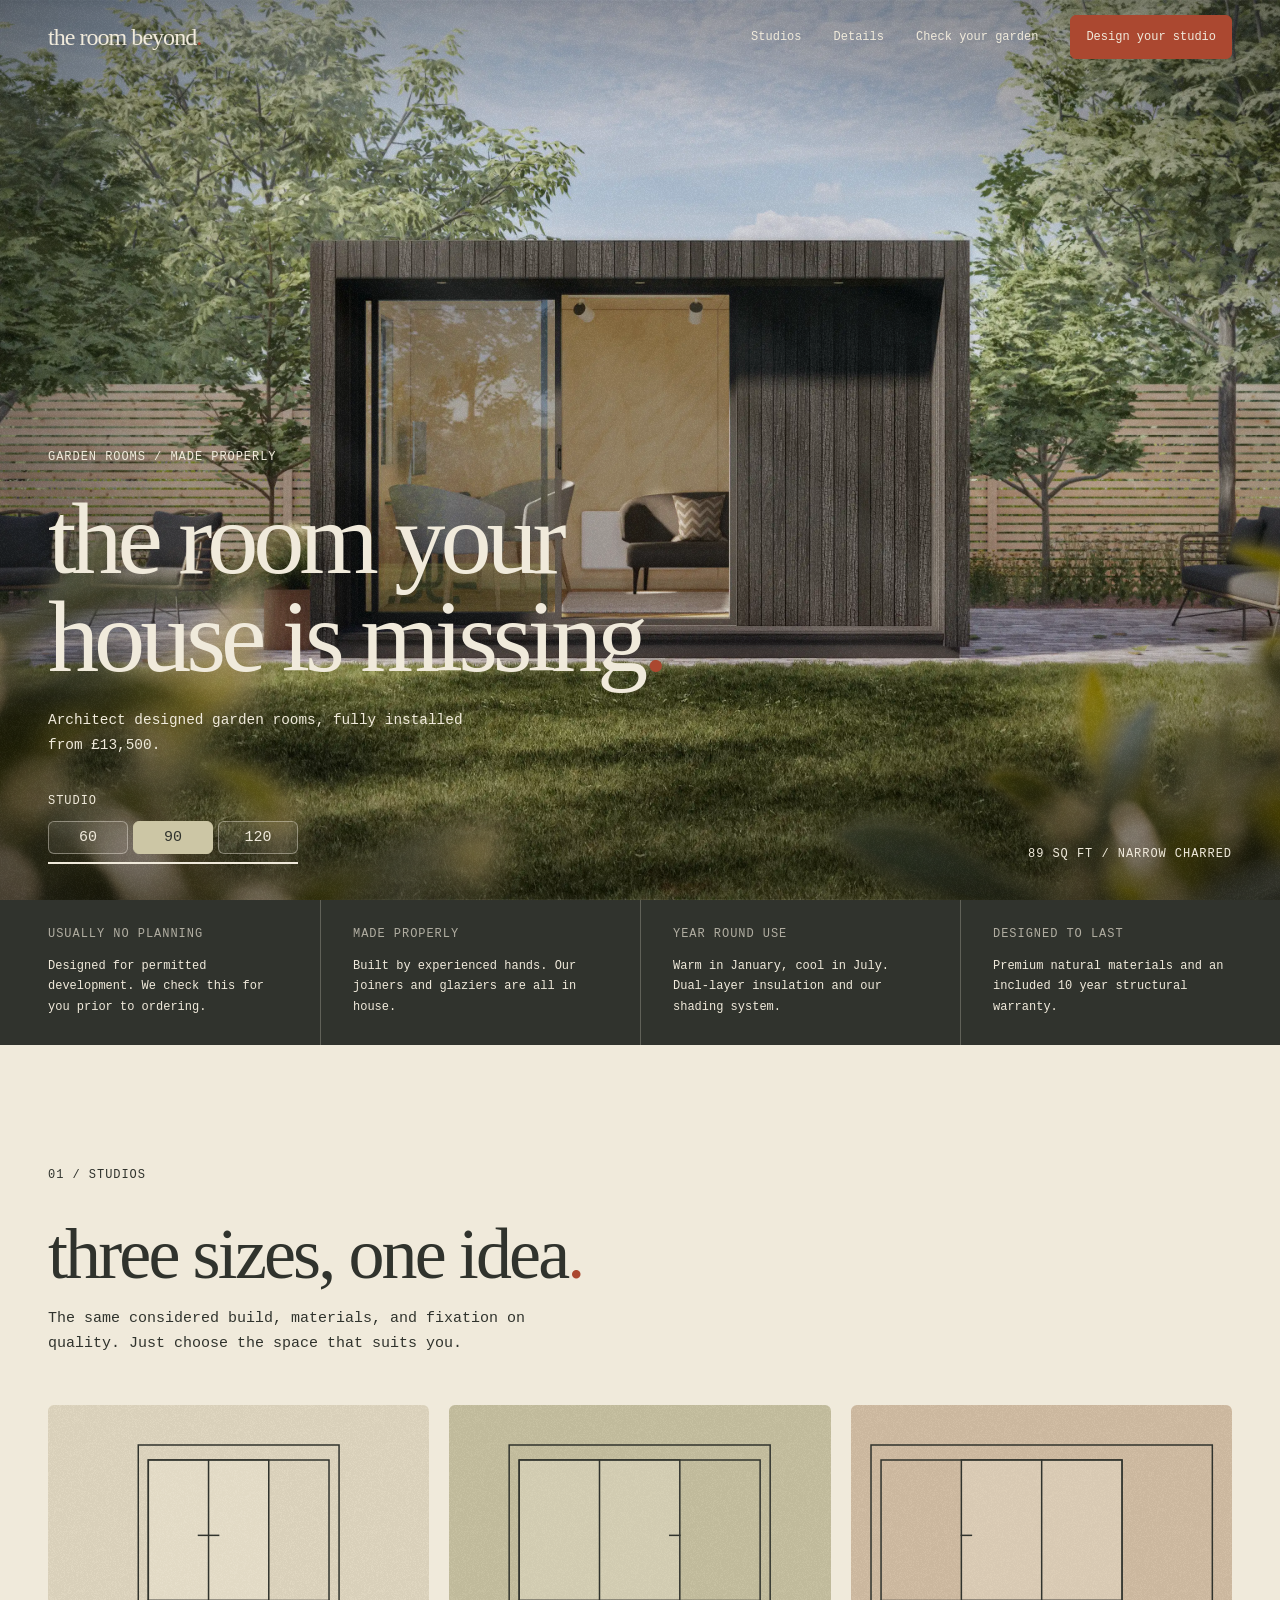
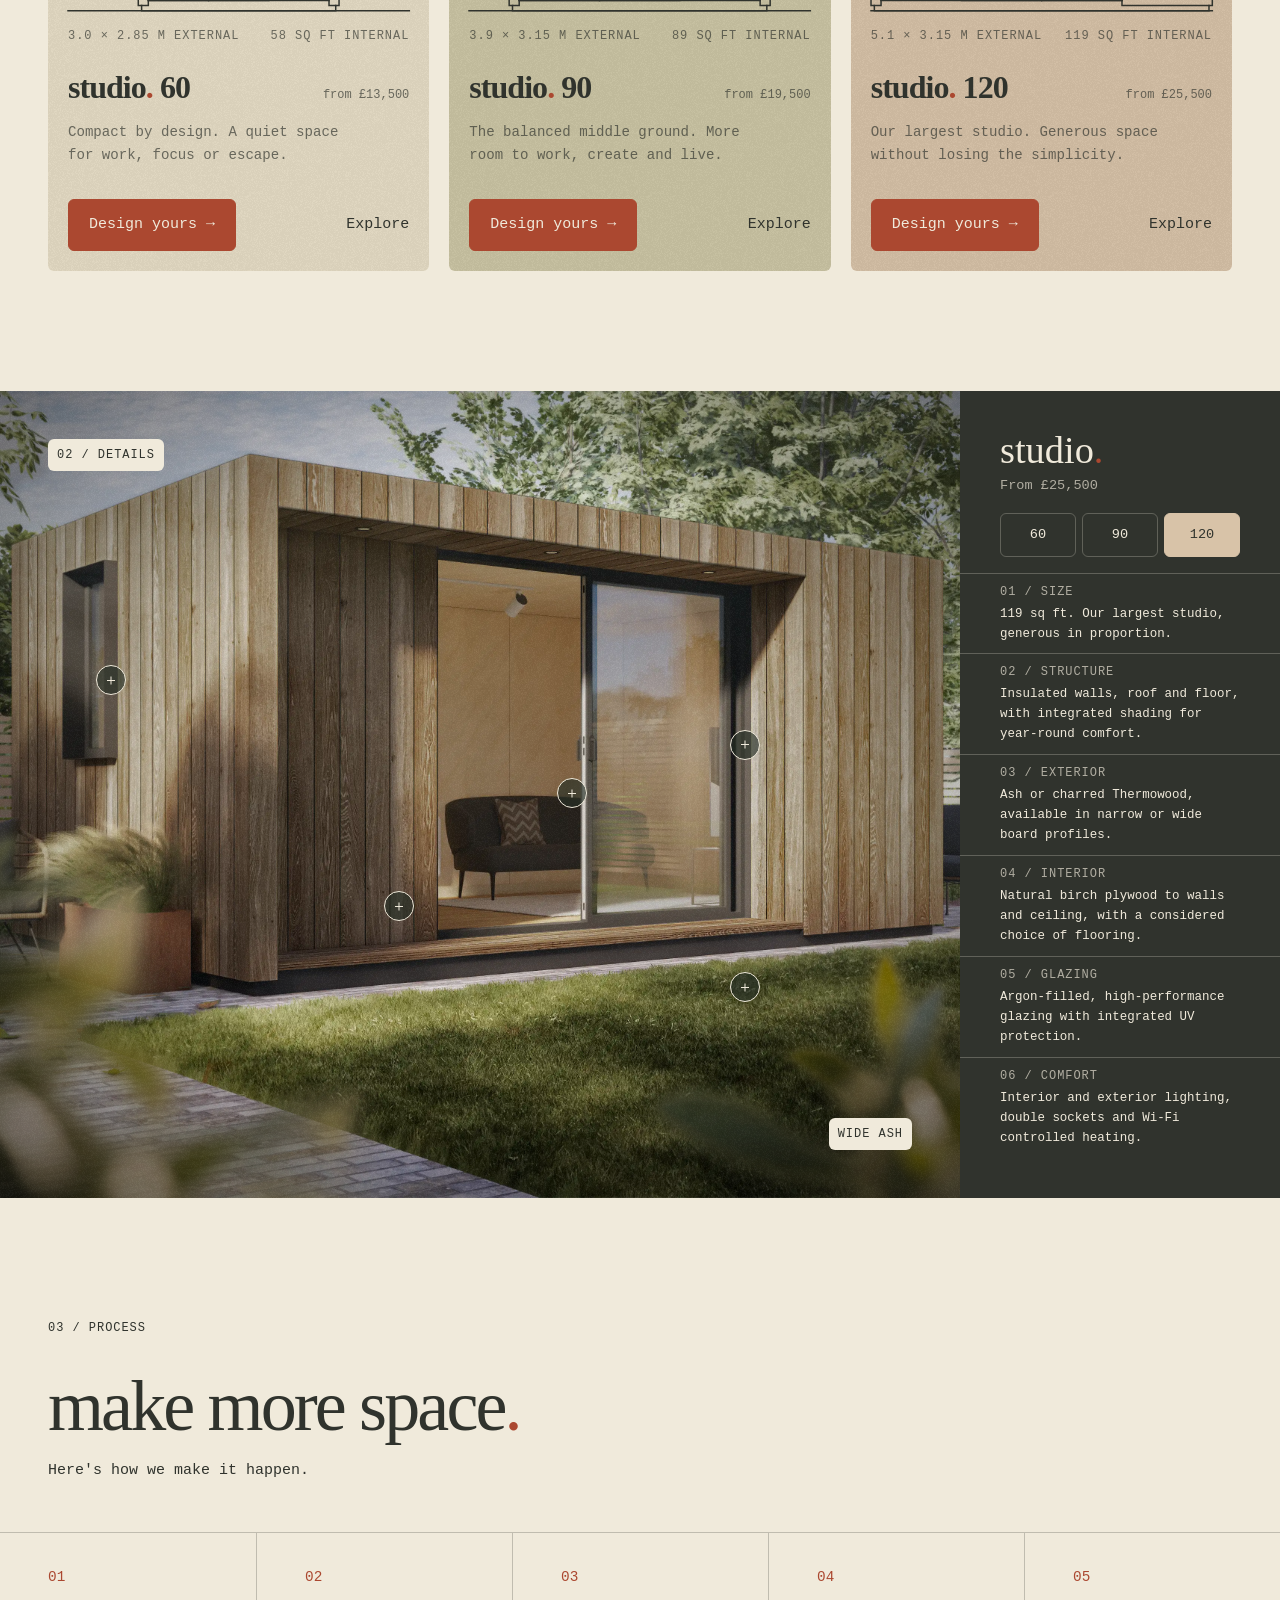
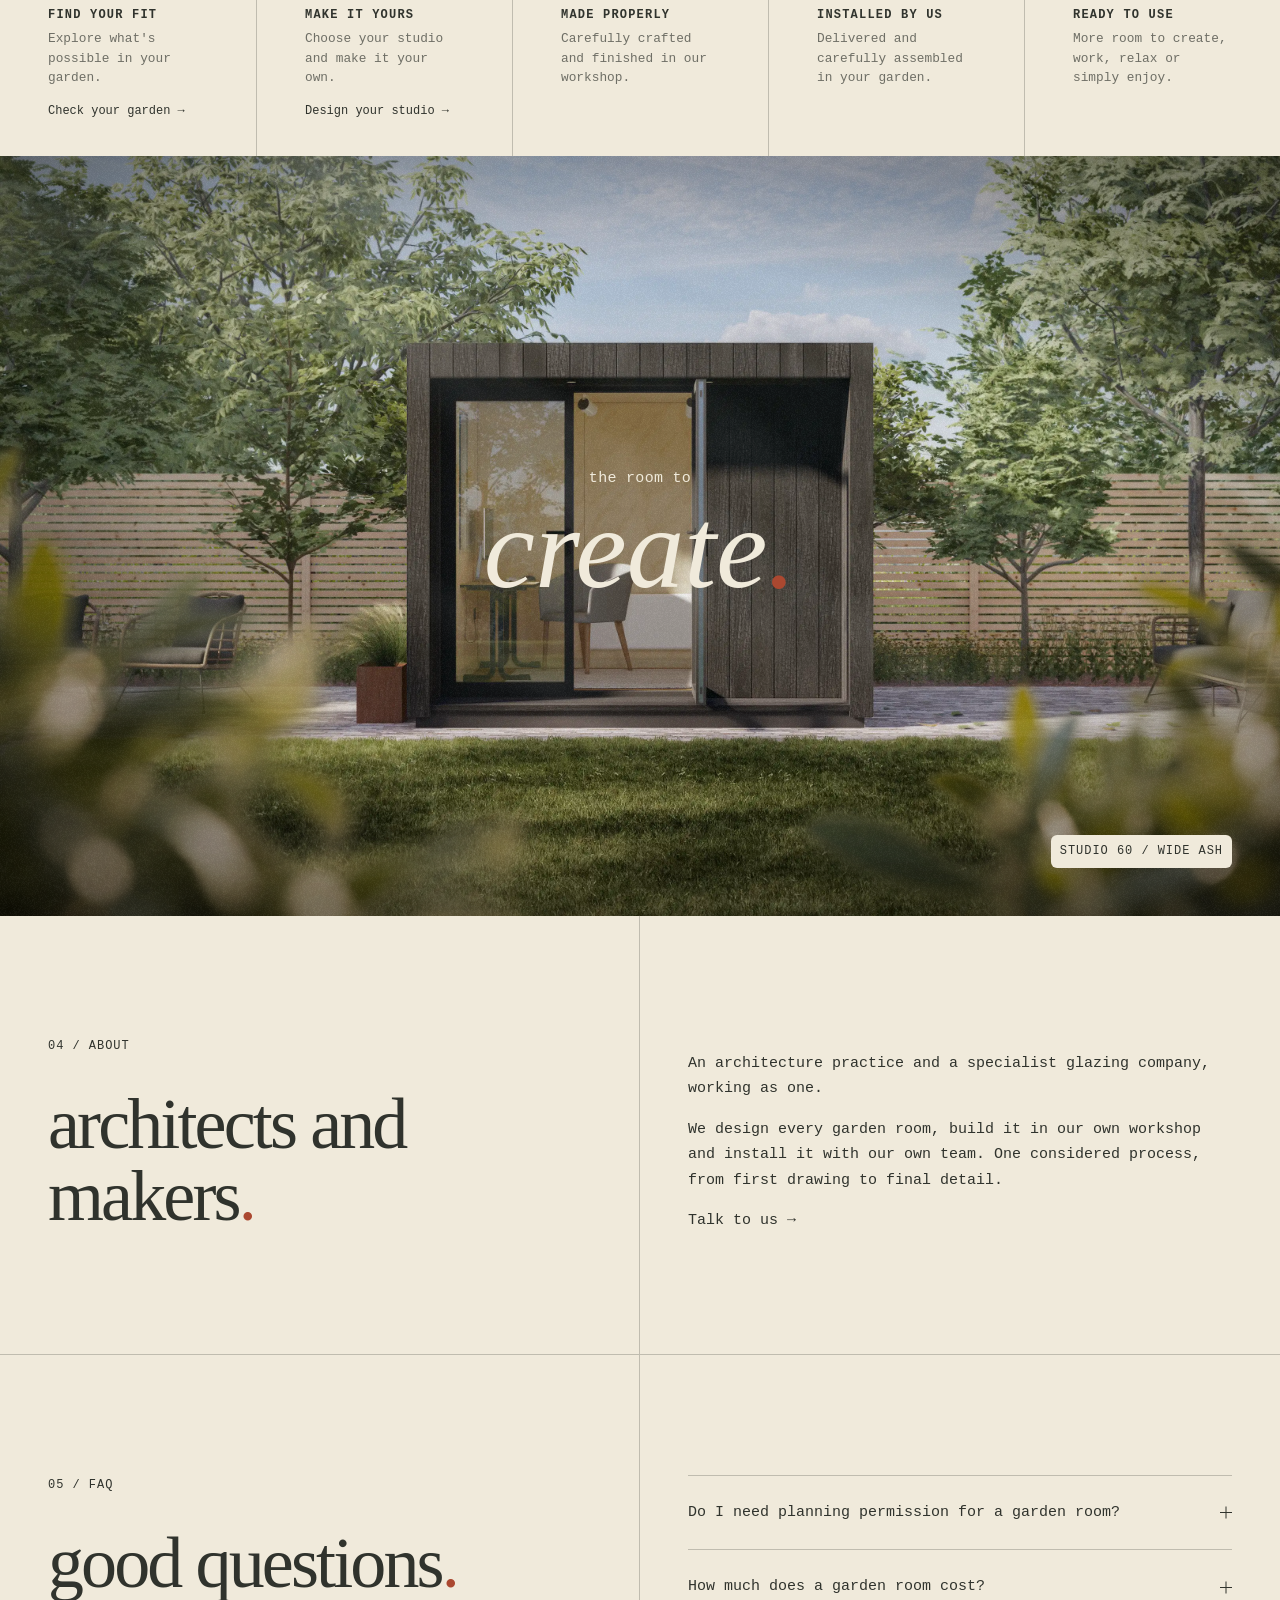
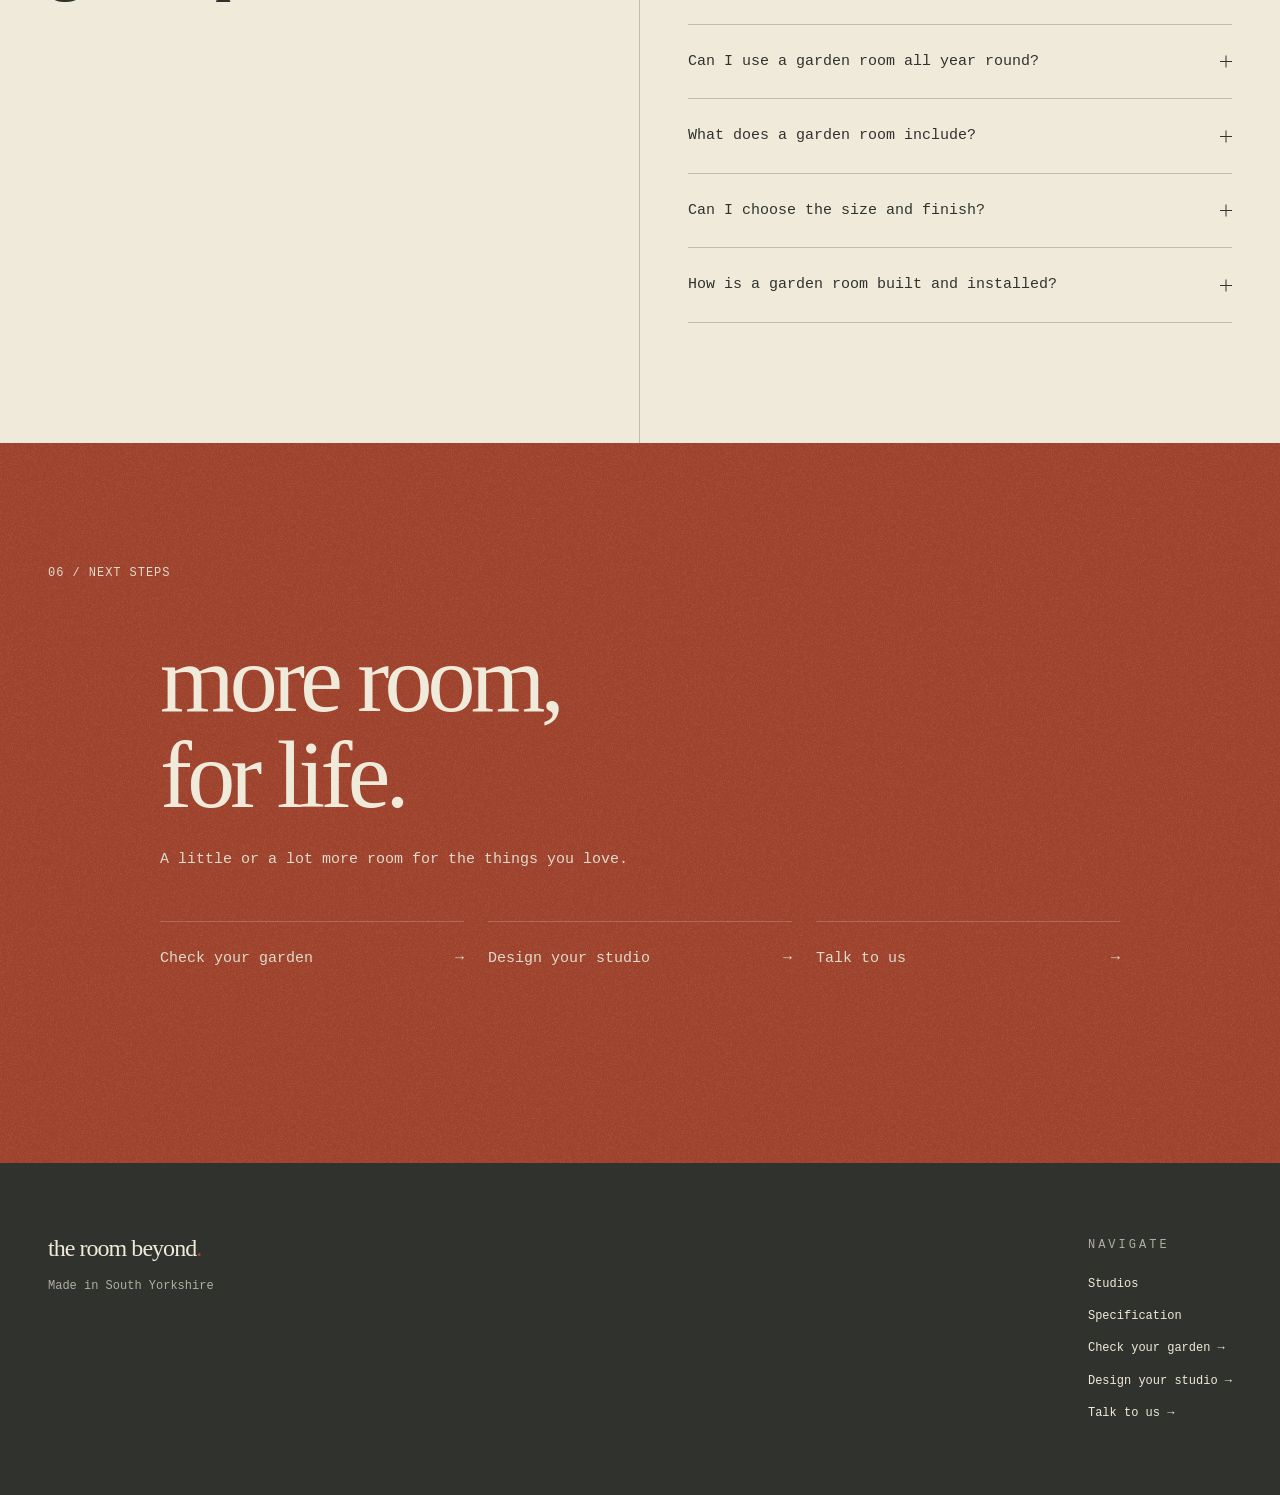
==== commit 2ee198c2: "Add files via upload" ====
--- a/index.html
+++ b/index.html
@@ -16,15 +16,15 @@
 
 <header class="intro-header">
 <a href="/" class="intro-logo">the room beyond<span class="dot">.</span></a>
-<nav class="intro-nav" id="intro-navigation" aria-label="Main navigation">
+<nav class="intro-nav" id="intro-navigation">
 <a href="#studios">Studios</a>
 <a href="#details">Details</a>
 <a href="/planning">Check your garden</a>
 <a href="/configurator">Design your studio</a>
 </nav>
 
-<button class="intro-menu-button" type="button" aria-label="Open menu" aria-expanded="false" aria-controls="intro-navigation">
-<span class="intro-menu-icon" aria-hidden="true"></span>
+<button class="intro-menu-button" type="button">
+<span class="intro-menu-icon"></span>
 </button>
 </header>
 
@@ -34,21 +34,21 @@
 
 <section id="introduction" class="depth">
 <div class="intro-visual">
-<div class="intro-images" aria-hidden="true">
+<div class="intro-images">
 <div class="photo-stack intro-image">
 <picture class="responsive-photo"><source media="(max-width: 720px)" srcset="images/home/micro/01.webp"><img class="bg" src="images/home/macro/01.webp" alt=""></picture>
-<img class="vegetation" src="images/vegetation.png" alt="" aria-hidden="true">
-              <div class="shade" aria-hidden="true"></div>
+<img class="vegetation" src="images/vegetation.png" alt="">
+              <div class="shade"></div>
             </div>
             <div class="photo-stack intro-image active">
               <picture class="responsive-photo"><source media="(max-width: 720px)" srcset="images/home/micro/02.webp"><img class="bg" src="images/home/macro/02.webp" alt=""></picture>
-              <img class="vegetation" src="images/vegetation.png" alt="" aria-hidden="true">
-              <div class="shade" aria-hidden="true"></div>
+              <img class="vegetation" src="images/vegetation.png" alt="">
+              <div class="shade"></div>
             </div>
             <div class="photo-stack intro-image">
               <picture class="responsive-photo"><source media="(max-width: 720px)" srcset="images/home/micro/03.webp"><img class="bg" src="images/home/macro/03.webp" alt=""></picture>
-              <img class="vegetation" src="images/vegetation.png" alt="" aria-hidden="true">
-              <div class="shade" aria-hidden="true"></div>
+              <img class="vegetation" src="images/vegetation.png" alt="">
+              <div class="shade"></div>
             </div>
           </div>
           <div class="intro-content">
@@ -59,37 +59,45 @@
               <p class="intro-studios-label">Studio</p>
               <div class="intro-studio-links">
                 <a href="#studio-60" data-studio="60">60</a>
-                <a href="#studio-90" data-studio="90" class="active" aria-current="true">90</a>
+                <a href="#studio-90" data-studio="90" class="active">90</a>
                 <a href="#studio-120" data-studio="120">120</a>
               </div>
-              <div class="intro-progress" aria-hidden="true">
+              <div class="intro-progress">
                 <span></span>
               </div>
             </div>
           </div>
           <p class="intro-detail" data-finish="Narrow Charred"></p>
         </div>
-        <!-- Highlights -->
-        <section class="highlights" aria-label="Studio highlights">
-          <div class="highlight">
-            <h3 class="highlight-label">Usually no planning</h3>
-            <p>Designed for permitted development. We check this for you prior to ordering.</p>
-          </div>
-          <div class="highlight">
-            <h3 class="highlight-label">Made properly</h3>
-            <p>Built by experienced hands. Our joiners and glaziers are all in house.</p>
-          </div>
-          <div class="highlight">
-            <h3 class="highlight-label">Year round use</h3>
-            <p>Warm in January, cool in July. Dual-layer insulation and our shading system.</p>
-          </div>
-          <div class="highlight">
-            <h3 class="highlight-label">Designed to last</h3>
-            <p>Premium natural materials and an included 10 year structural warranty.</p>
-          </div>
-        </section>
-      </section>
-      <!-- Studios -->
+
+<!---HIGHLIGHTS--->
+
+<section class="highlights">
+
+<div class="highlight">
+<h3 class="highlight-label">Usually no planning</h3>
+<p>Designed for permitted development. We check this for you prior to ordering.</p>
+</div>
+
+<div class="highlight">
+<h3 class="highlight-label">Made properly</h3>
+<p>Built by experienced hands. Our joiners and glaziers are all in house.</p>
+</div>
+
+<div class="highlight">
+<h3 class="highlight-label">Year round use</h3>
+<p>Warm in January, cool in July. Dual-layer insulation and our shading system.</p>
+</div>
+
+<div class="highlight">
+<h3 class="highlight-label">Designed to last</h3>
+<p>Premium natural materials and an included 10 year structural warranty.</p>
+</div>
+
+</section>
+</section>
+
+<!---STUDIOS--->
 
       <section id="studios">
         <header class="studios-head">
@@ -100,7 +108,7 @@
         <div class="studio-grid">
           <article class="studio studio--60" id="studio-60">
             <div class="drawing">
-              <svg class="elevation" viewBox="0 0 5100 2475" aria-hidden="true">
+              <svg class="elevation" viewBox="0 0 5100 2475">
                 <path class="outer-frame" d="M1050 0 H4050 V2400 H4000 V2475 H1100 V2400 H1050 Z"></path>
                 <path class="inner-frame" d="M1100 2400 H1200 V225 H3900 V2400 H4000"></path>
                 <rect class="glazing" x="1200" y="225" width="1800" height="2100"></rect>
@@ -126,7 +134,7 @@
           </article>
           <article class="studio studio--90" id="studio-90">
             <div class="drawing">
-              <svg class="elevation" viewBox="0 0 5100 2475" aria-hidden="true">
+              <svg class="elevation" viewBox="0 0 5100 2475">
                 <path class="outer-frame" d="M600 0 H4500 V2400 H4450 V2475 H650 V2400 H600 Z"></path>
                 <path class="inner-frame" d="M650 2400 H750 V225 H4350 V2400 H4450"></path>
                 <rect class="glazing" x="750" y="225" width="2400" height="2100"></rect>
@@ -152,7 +160,7 @@
           </article>
           <article class="studio studio--120" id="studio-120">
             <div class="drawing">
-              <svg class="elevation" viewBox="0 0 5100 2475" aria-hidden="true">
+              <svg class="elevation" viewBox="0 0 5100 2475">
                 <path class="outer-frame" d="M0 0 H5100 V2400 H5050 V2475 H50 V2400 H0 Z"></path>
                 <path class="inner-frame" d="M50 2400 H150 V225 H3750 V2400 H5050"></path>
                 <rect class="glazing" x="1350" y="225" width="2400" height="2100"></rect>
@@ -179,103 +187,107 @@
         </div>
       </section>
       
-      <!-- Details -->
-      <section id="details" class="depth">
-        <div class="details-image photo-stack">
-          <picture class="responsive-photo"><source id="details-image-mobile" media="(max-width: 720px)" srcset="images/home/micro/06.webp"><img class="bg" id="details-image" src="images/home/macro/06.webp" alt="Studio 120" loading="lazy"></picture>
-          <picture class="responsive-photo"><source id="details-image-next-mobile" media="(max-width: 720px)" srcset="images/home/micro/06.webp"><img class="bg details-image-next" id="details-image-next" src="images/home/macro/06.webp" alt="" aria-hidden="true"></picture>
-          <img class="vegetation" id="details-vegetation" src="images/vegetation.png" aria-hidden="true" loading="lazy">
-          <div class="shade" aria-hidden="true"></div>
-          <p class="photo-label">02 / Details</p>
-          <p class="photo-caption">Wide Ash</p>
-          <div class="details-hotspots" aria-label="Studio details">
-            <p class="hotspot-description" aria-live="polite" hidden></p>
-            <div class="hotspot-set" data-studio="60" hidden>
-              <button class="hotspot" data-hotspot="cladding" data-note="Thermowood cladding, machined for a clean, consistent finish." style="left:33%;top:50%" aria-label="Cladding" aria-expanded="false">
-                
-              </button>
-              <button class="hotspot" data-hotspot="door" data-note="Door." style="left:60%;top:50%" aria-label="Door" aria-expanded="false">
-                
-              </button>
-              <button class="hotspot" data-hotspot="interior" data-note="Interior." style="left:50%;top:33%" aria-label="Interior" aria-expanded="false">
-                
-              </button>
-              <button class="hotspot" data-hotspot="structure" data-note="Structure." style="left:60%;top:18%" aria-label="Structure" aria-expanded="false">
-                
-              </button>
-              <button class="hotspot" data-hotspot="window" data-note="Window." style="left:25%;top:33%" aria-label="Window" aria-expanded="false">
-                
-              </button>
-            </div>
-            <div class="hotspot-set" data-studio="90" hidden>
-              <button class="hotspot" data-hotspot="cladding" data-note="Thermowood cladding, available in narrow or wide boards." style="left:22%;top:30%" aria-label="Cladding" aria-expanded="false">
-                
-              </button>
-              <button class="hotspot" data-hotspot="glazing" data-note="High-performance glazing, made and fitted by our own team." style="left:60%;top:42%" aria-label="Glazing" aria-expanded="false">
-                
-              </button>
-              <button class="hotspot" data-hotspot="interior" data-note="Natural birch plywood for a warm, understated interior." style="left:72%;top:58%" aria-label="Interior" aria-expanded="false">
-                
-              </button>
-              <button class="hotspot" data-hotspot="structure" data-note="Insulated walls, roof and floor for comfortable year-round use." style="left:38%;top:78%" aria-label="Structure" aria-expanded="false">
-                
-              </button>
-            </div>
-            <div class="hotspot-set" data-studio="120">
-              <button class="hotspot" data-hotspot="cladding" data-note="Thermowood cladding, machined for a clean, consistent finish." style="left:10%;top:34%" aria-label="Cladding" aria-expanded="false">
-                
-              </button>
-              <button class="hotspot" data-hotspot="glazing" data-note="High-performance glazing, made and fitted by our own team." style="left:58%;top:48%" aria-label="Glazing" aria-expanded="false">
-                
-              </button>
-              <button class="hotspot" data-hotspot="interior" data-note="Natural birch plywood, left clean and unadorned." style="left:76%;top:42%" aria-label="Interior" aria-expanded="false">
-                
-              </button>
-              <button class="hotspot" data-hotspot="structure" data-note="An insulated structure designed for year-round use." style="left:76%;top:72%" aria-label="Structure" aria-expanded="false">
-                
-              </button>
-              <button class="hotspot" data-hotspot="comfort" data-note="Integrated lighting, double sockets and heating and cooling." style="left:40%;top:62%" aria-label="Comfort" aria-expanded="false">
-                
-              </button>
-            </div>
-          </div>
-        </div>
-        <div class="details-info">
-          <h2>studio<span class="dot">.</span></h2>
-          <p class="details-price">From <span id="details-price"></span></p>
-          <div class="details-buttons">
-            <button type="button" data-studio="60" aria-pressed="false" data-sqft="58" data-description="Compact and composed, made for focused work." data-image-macro="images/home/macro/04.webp" data-image-micro="images/home/micro/04.webp">60</button>
-            <button type="button" data-studio="90" aria-pressed="false" data-sqft="89" data-description="Space to work, create and unwind in comfort." data-image-macro="images/home/macro/05.webp" data-image-micro="images/home/micro/05.webp">90</button>
-            <button type="button" data-studio="120" class="active" aria-pressed="true" data-sqft="119" data-description="Our largest studio, generous in proportion." data-image-macro="images/home/macro/06.webp" data-image-micro="images/home/micro/06.webp">120</button>
-          </div>
-          <div class="details-specs">
-            <div class="details-spec">
-              <h3>01 / Size</h3>
-              <p id="details-size"></p>
-            </div>
-            <div class="details-spec">
-              <h3>02 / Structure</h3>
-              <p>Insulated walls, roof and floor, with integrated shading for year-round comfort.</p>
-            </div>
-            <div class="details-spec">
-              <h3>03 / Exterior</h3>
-              <p>Ash or charred Thermowood, available in narrow or wide board profiles.</p>
-            </div>
-            <div class="details-spec">
-              <h3>04 / Interior</h3>
-              <p>Natural birch plywood to walls and ceiling, with a considered choice of flooring.</p>
-            </div>
-            <div class="details-spec">
-              <h3>05 / Glazing</h3>
-              <p>Argon-filled, high-performance glazing with integrated UV protection.</p>
-            </div>
-            <div class="details-spec">
-              <h3>06 / Comfort</h3>
-              <p>Interior and exterior lighting, double sockets and Wi-Fi controlled heating.</p>
-            </div>
-          </div>
-        </div>
-      </section>
+<!---DETAILS--->
+
+
+<section id="details" class="depth">
+
+  <div class="details-image photo-stack">
+
+    <picture>
+      <source id="details-image-mobile" media="(max-width: 720px)" srcset="images/home/micro/06.webp">
+      <img id="details-image" class="bg" src="images/home/macro/06.webp" alt="Studio 120">
+    </picture>
+
+    <picture>
+      <source id="details-image-next-mobile" media="(max-width: 720px)" srcset="images/home/micro/06.webp">
+      <img id="details-image-next" class="bg details-image-next" src="images/home/macro/06.webp" alt="">
+    </picture>
+
+    <img id="details-vegetation" class="vegetation" src="images/vegetation.png" alt="">
+
+    <div class="shade"></div>
+
+    <p class="photo-label">02 / Details</p>
+    <p class="photo-caption">Wide Ash</p>
+
+    <div class="details-hotspots">
+
+      <p class="hotspot-description" hidden></p>
+
+      <div class="hotspot-set" data-studio="60" hidden>
+        <button class="hotspot" data-hotspot="cladding" data-note="Thermowood cladding, machined for a clean, consistent finish." style="left:33%;top:50%"></button>
+        <button class="hotspot" data-hotspot="door" data-note="Door." style="left:60%;top:50%"></button>
+        <button class="hotspot" data-hotspot="interior" data-note="Interior." style="left:50%;top:33%"></button>
+        <button class="hotspot" data-hotspot="structure" data-note="Structure." style="left:60%;top:18%"></button>
+        <button class="hotspot" data-hotspot="window" data-note="Window." style="left:25%;top:33%"></button>
+      </div>
+
+      <div class="hotspot-set" data-studio="90" hidden>
+        <button class="hotspot" data-hotspot="cladding" data-note="Thermowood cladding, available in narrow or wide boards." style="left:22%;top:30%"></button>
+        <button class="hotspot" data-hotspot="glazing" data-note="High-performance glazing, made and fitted by our own team." style="left:60%;top:42%"></button>
+        <button class="hotspot" data-hotspot="interior" data-note="Natural birch plywood for a warm, understated interior." style="left:72%;top:58%"></button>
+        <button class="hotspot" data-hotspot="structure" data-note="Insulated walls, roof and floor for comfortable year-round use." style="left:38%;top:78%"></button>
+      </div>
+
+      <div class="hotspot-set" data-studio="120">
+        <button class="hotspot" data-hotspot="cladding" data-note="Thermowood cladding, machined for a clean, consistent finish." style="left:10%;top:34%"></button>
+        <button class="hotspot" data-hotspot="glazing" data-note="High-performance glazing, made and fitted by our own team." style="left:58%;top:48%"></button>
+        <button class="hotspot" data-hotspot="interior" data-note="Natural birch plywood, left clean and unadorned." style="left:76%;top:42%"></button>
+        <button class="hotspot" data-hotspot="structure" data-note="An insulated structure designed for year-round use." style="left:76%;top:72%"></button>
+        <button class="hotspot" data-hotspot="comfort" data-note="Integrated lighting, double sockets and heating and cooling." style="left:40%;top:62%"></button>
+      </div>
+
+    </div>
+  </div>
+
+  <div class="details-info">
+
+    <h2>studio<span class="dot">.</span></h2>
+    <p class="details-price">From <span id="details-price"></span></p>
+
+    <div class="details-buttons">
+      <button type="button" data-studio="60" data-sqft="58" data-description="Compact and composed, made for focused work." data-image-macro="images/home/macro/04.webp" data-image-micro="images/home/micro/04.webp">60</button>
+      <button type="button" data-studio="90" data-sqft="89" data-description="Space to work, create and unwind in comfort." data-image-macro="images/home/macro/05.webp" data-image-micro="images/home/micro/05.webp">90</button>
+      <button type="button" data-studio="120" class="active" data-sqft="119" data-description="Our largest studio, generous in proportion." data-image-macro="images/home/macro/06.webp" data-image-micro="images/home/micro/06.webp">120</button>
+    </div>
+
+    <div class="details-specs">
+
+      <div class="details-spec">
+        <h3>01 / Size</h3>
+        <p id="details-size"></p>
+      </div>
+
+      <div class="details-spec">
+        <h3>02 / Structure</h3>
+        <p>Insulated walls, roof and floor, with integrated shading for year-round comfort.</p>
+      </div>
+
+      <div class="details-spec">
+        <h3>03 / Exterior</h3>
+        <p>Ash or charred Thermowood, available in narrow or wide board profiles.</p>
+      </div>
+
+      <div class="details-spec">
+        <h3>04 / Interior</h3>
+        <p>Natural birch plywood to walls and ceiling, with a considered choice of flooring.</p>
+      </div>
+
+      <div class="details-spec">
+        <h3>05 / Glazing</h3>
+        <p>Argon-filled, high-performance glazing with integrated UV protection.</p>
+      </div>
+
+      <div class="details-spec">
+        <h3>06 / Comfort</h3>
+        <p>Interior and exterior lighting, double sockets and Wi-Fi controlled heating.</p>
+      </div>
+
+    </div>
+  </div>
+
+</section>
 
 <!---PROCESS✅--->
 
--- a/style.css
+++ b/style.css
@@ -169,7 +169,7 @@
 .intro-studios { width: 250px; margin-top: 34px; }
 .intro-studios-label { margin: 0 0 9px; }
 .intro-studio-links { display: flex; gap: 5px; }
-.intro-studio-links a { flex: 1; padding: 10px 6px; border: 1px solid rgba(246, 240, 228, .4); border-radius: var(--round); background: rgba(246, 240, 228, .08); text-align: center; text-decoration: none; transition: background var(--ease), color var(--ease), border-color var(--ease); }
+.intro-studio-links a { flex: 1; padding: 3px 6px; border: 1px solid rgba(246, 240, 228, .4); border-radius: var(--round); background: rgba(246, 240, 228, .08); text-align: center; text-decoration: none; transition: background var(--ease), color var(--ease), border-color var(--ease); }
 .intro-studio-links a.active, .intro-studio-links a:hover { border-color: var(--studio-colour); background: var(--studio-colour); color: var(--dark); }
 .intro-detail { position: absolute; right: var(--gutter); bottom: 36px; z-index: 3; margin: 0; }
 
@@ -180,7 +180,7 @@
 .intro-eyebrow { margin-bottom: 8px; font-size: 10px; }
 .intro-title { max-width: 100%; font-size: clamp(3rem, 11vw, 3.6rem); line-height: .98; }
 .intro-copy { max-width: 340px; margin: 14px 0 12px; font-size: 11px; line-height: 1.5; }
-.intro-studios { width: 100%; max-width: 360px; margin: 28px auto 0; text-align: center; }
+.intro-studios { width: 100%; margin: 28px auto 0; text-align: center; }
 .intro-studios-label { margin-bottom: 6px; font-size: 10px; }
 .intro-studio-links { gap: 8px; }
 .intro-studio-links a { min-height: 40px; padding: 8px; font-size: 12px; }
@@ -209,7 +209,7 @@
 .highlight { display: flex; flex-direction: column; justify-content: center; min-height: 0; padding: 18px var(--gutter); border: 0; }
 .highlight:nth-child(even) { border-left: 1px solid var(--line-on-dark); }
 .highlight:nth-child(n+3) { border-top: 1px solid var(--line-on-dark); }
-.highlight .highlight-label { margin-bottom: 7px; font-size: 10px; opacity: 1; }
+.highlight .highlight-label { margin-bottom: 7px; font-size: 10px; }
 .highlight p { max-width: 100%; font-size: 11px; line-height: 1.5; }
 }
 
@@ -273,10 +273,10 @@
 
 /*---DETAILS🟧---*/
 
-#details { display: grid; grid-template-columns: 2.25fr .75fr; align-items: stretch; padding: 0; background: var(--dark); color: var(--light); }
-.details-image { position: relative; display: block; width: 100%; min-width: 0; min-height: 420px; overflow: hidden; isolation: isolate; background: var(--dark); }
+#details { display: grid; grid-template-columns: 2.25fr .75fr; padding: 0; background: var(--dark); color: var(--light); }
+.details-image { position: relative; min-width: 0; min-height: 420px; overflow: hidden; isolation: isolate; background: var(--dark); }
 .details-image #details-image { z-index: 0; }
-.details-image .details-image-next { z-index: 1; opacity: 0; transition: opacity .55s ease; }
+.details-image-next { z-index: 1; opacity: 0; transition: opacity .55s ease; }
 .details-image.is-crossfading .details-image-next { opacity: 1; }
 .details-image #details-vegetation { z-index: 2; }
 .details-info { display: flex; flex-direction: column; align-items: flex-start; min-width: 0; padding: 40px; }
@@ -286,14 +286,13 @@
 .details-buttons button { flex: 1; padding: 9px 6px; border: 1px solid var(--line-on-dark); border-radius: var(--round); background: transparent; color: var(--light); font-size: .85rem; cursor: pointer; transition: background var(--ease), color var(--ease); }
 .details-buttons button.active, .details-buttons button:hover { border-color: var(--studio-colour); background: var(--studio-colour); color: var(--dark); }
 .details-specs { width: 100%; }
-.details-spec { padding: 9px 0; border-top: 1px solid var(--line-on-dark); }
+.details-spec { padding: 9px 40px; margin: 0 -40px; border-top: 1px solid var(--line-on-dark); }
 .details-spec h3 { margin: 0 0 4px; font-family: var(--mono); font-size: .75rem; font-weight: 400; line-height: 1.5; opacity: var(--muted); }
 .details-spec p { margin: 0; font-size: .78rem; line-height: 1.6; }
-
 .details-hotspots, .hotspot-set { position: absolute; inset: 0; }
 .details-hotspots { z-index: 4; }
 .hotspot-set[hidden] { display: none; }
-.hotspot { position: absolute; display: grid; place-items: center; width: 24px; height: 24px; padding: 0; border: 1px solid var(--light); border-radius: 50%; background: rgba(39, 48, 39, .65); color: var(--light); cursor: pointer; }
+.hotspot { position: absolute; display: grid; place-items: center; width: 30px; height: 30px; padding: 0; border: 1px solid var(--light); border-radius: 50%; background: rgba(39,48,39,.65); color: var(--light); cursor: pointer; }
 .hotspot::before, .hotspot::after { position: absolute; width: 8px; height: 1px; background: currentColor; content: ""; transition: transform var(--ease); }
 .hotspot::after { transform: rotate(90deg); }
 .hotspot[aria-expanded="true"]::after { transform: rotate(0); }
@@ -304,7 +303,7 @@
 .details-image { aspect-ratio: 1.2 / 1; min-height: 0; }
 .details-info { padding: var(--gutter); }
 .details-info h2 { font-size: 2rem; }
-.details-spec { padding: 12px 0; }
+.details-spec { padding: 12px var(--gutter); margin: 0 calc(-1 * var(--gutter)); }
 .details-spec h3 { font-size: .72rem; }
 .details-spec p { font-size: .82rem; }
 }
@@ -337,7 +336,7 @@
 .gallery-static { font-size: var(--medium-font); letter-spacing: .02em; }
 .gallery-word-wrap { height: clamp(4rem, 9vw, 8rem); overflow: hidden; }
 .gallery-words { display: flex; flex-direction: column; animation: galleryWords 9s infinite; }
-.gallery-words span { display: flex; align-items: center; justify-content: center; height: clamp(4rem, 9vw, 8rem); font-family: var(--display); font-size: clamp(4rem, 9vw, 8rem); font-weight: 500; font-style: italic; line-height: 1; white-space: nowrap; }
+.gallery-words span { display: flex; align-items: center; justify-content: center; height: clamp(4rem, 9vw, 8rem); font: italic 500 clamp(4rem, 9vw, 8rem)/1 var(--display); white-space: nowrap; }
 
 @keyframes galleryWords {
 0%, 28% { transform: translateY(0); }
@@ -346,15 +345,11 @@
 99%, 100% { transform: translateY(-75%); }
 }
 
-@media (max-width: 1100px) {
-#gallery { height: 65vw; }
-}
-
 @media (max-width: 768px) {
 #gallery { height: 110vw; min-height: 400px; max-height: 560px; }
 #gallery .vegetation { transform: translateY(calc(var(--p, 0) * 15px)) scale(1.05); }
+.gallery-word-wrap, .gallery-words span { height: clamp(3.5rem, 11vw, 5rem); }
 .gallery-words span { font-size: clamp(3.5rem, 11vw, 5rem); }
-.gallery-word-wrap { height: clamp(3.5rem, 11vw, 5rem); }
 }
 
 /*---ABOUT/FAQ🟧---*/
@@ -365,20 +360,17 @@
 .split-head { padding: var(--section-pad) var(--gutter); border-right: 1px solid var(--line); }
 .split-title { position: sticky; top: 6rem; margin: 2rem 0 0; font-size: 4.5rem; letter-spacing: -.04em; }
 .split-body { align-self: center; padding: var(--section-pad) var(--gutter); }
-.split-body > p { max-width: 480px; margin: 0 0 1.25rem; }
-.split-body > .text-link { display: inline-block; margin-top: .75rem; }
+
+
+
+.faq-item:first-child { border-top: 1px solid var(--line); }
 .faq-item { border-bottom: 1px solid var(--line); }
-.faq-item:first-child { border-top: 1px solid var(--line); }
-.faq-item summary { position: relative; display: flex; align-items: center; justify-content: space-between; gap: 1rem; padding: 1.5rem 2rem 1.5rem 0; cursor: pointer; list-style: none; }
-.faq-item summary::-webkit-details-marker { display: none; }
-.faq-item summary::before, .faq-item summary::after { position: absolute; right: 0; width: 12px; height: 1.5px; background: var(--dark); content: ""; transition: transform var(--ease); }
+.faq-item summary { position: relative; display: flex; align-items: center; padding: 1.5rem 0; cursor: pointer; }
+.faq-item summary::before, .faq-item summary::after { position: absolute; right: 0; width: 12px; height: 1px; background: var(--dark); content: ""; transition: transform var(--ease); }
 .faq-item summary::before { transform: rotate(90deg); }
 .faq-item[open] summary::before { transform: rotate(0); }
-.faq-answer { height: 0; overflow: hidden; transition: height .3s ease; }
-.faq-answer > p { margin: 0; padding: 0 2rem 1.5rem 0; line-height: 1.7; }
-.faq-item[open] .faq-answer { grid-template-rows: 1fr; opacity: 1; }
-.faq-item[open] .faq-answer > p { padding-bottom: 1.5rem; }
-.faq-item.is-closing .faq-answer { grid-template-rows: 0fr; opacity: 0; }
+.faq-answer { overflow: hidden; transition: height var(--ease); }
+.faq-answer > p { padding: 0 0 1.5rem; }
 
 @media (max-width: 720px) {
 .split { grid-template-columns: 1fr; }
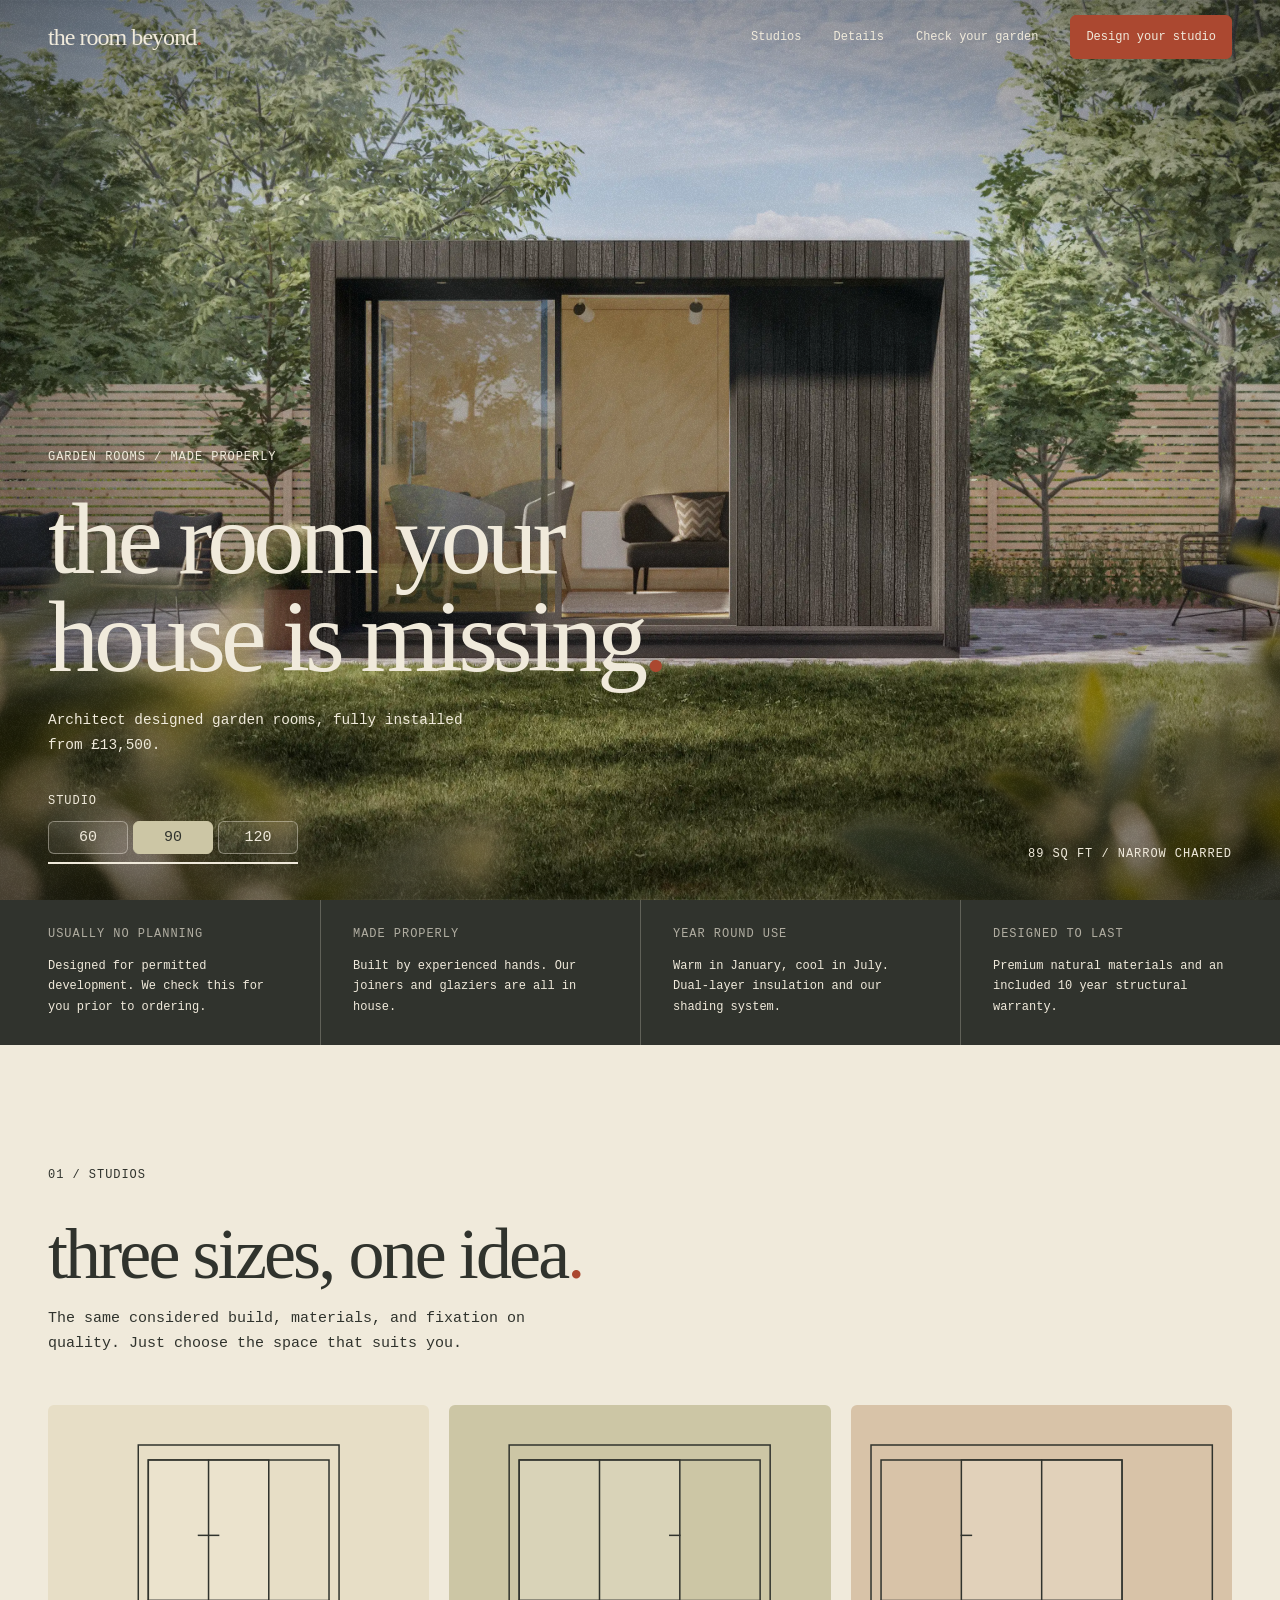
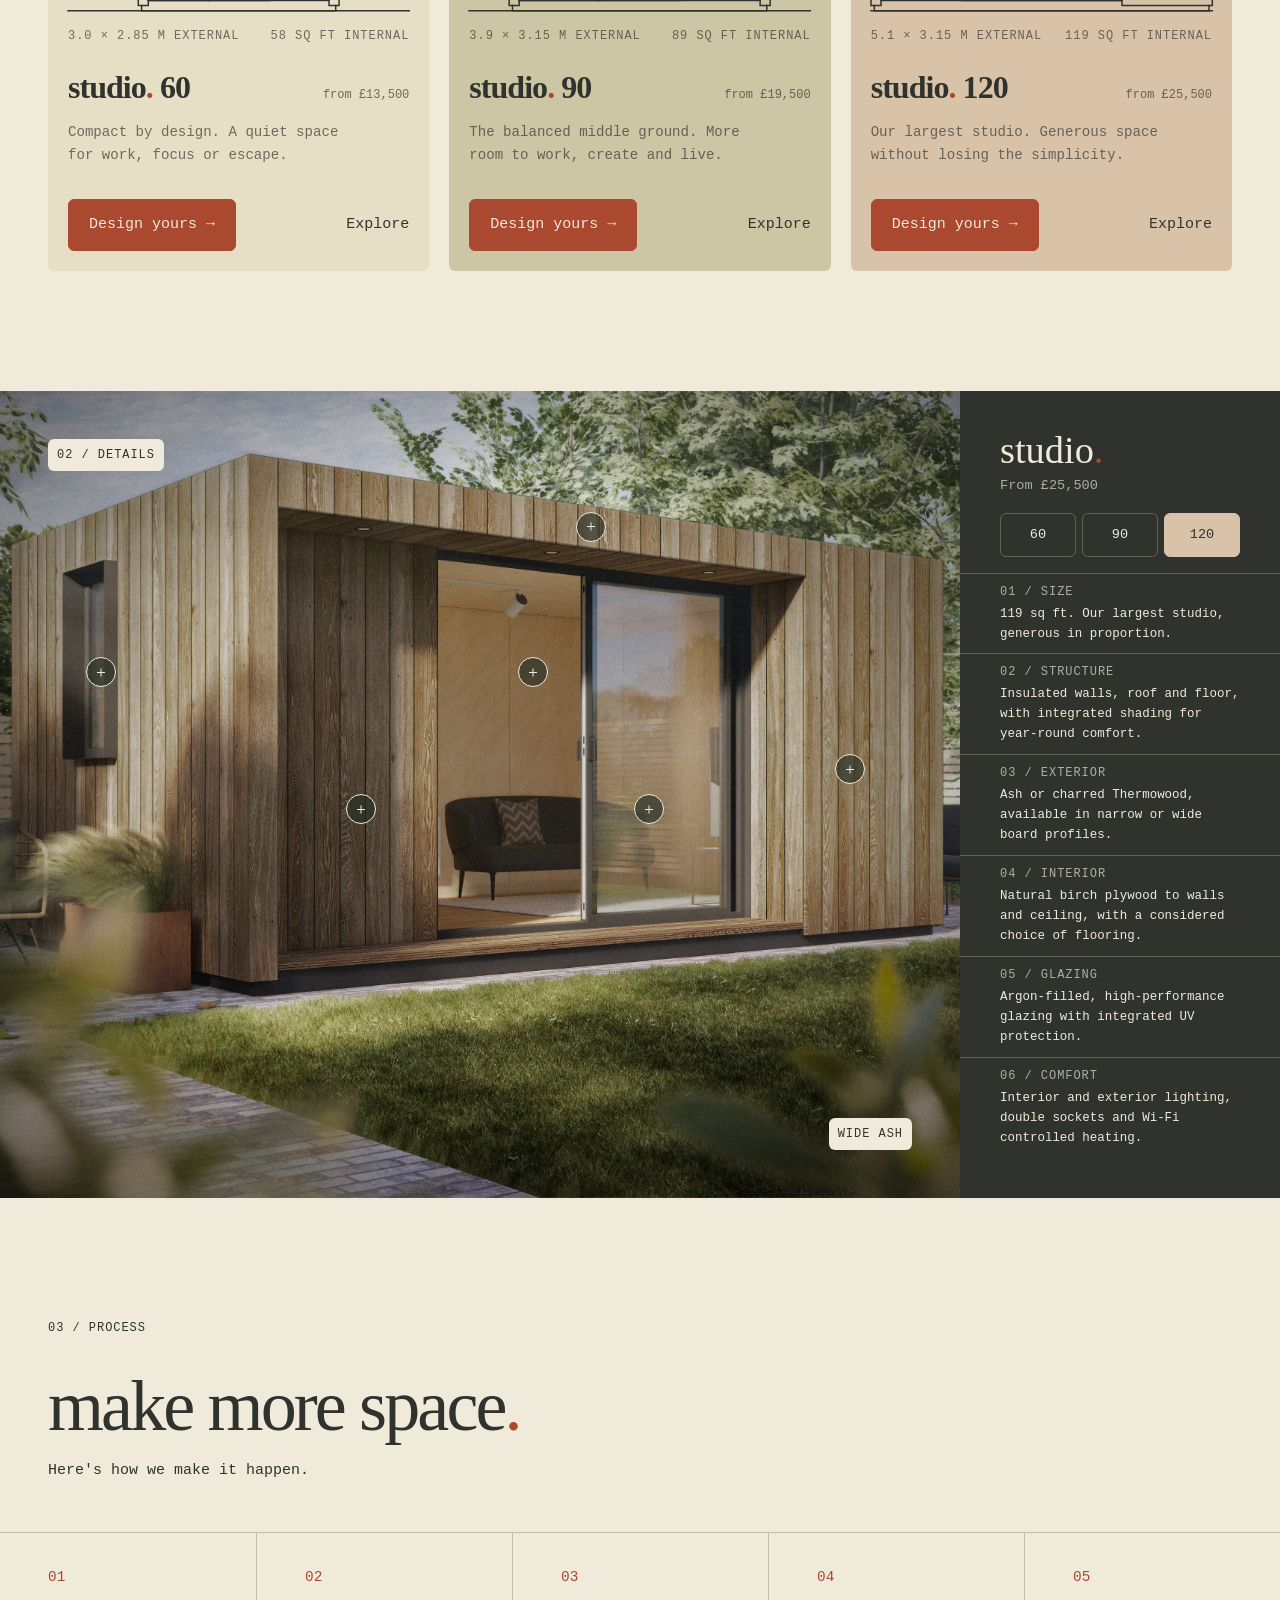
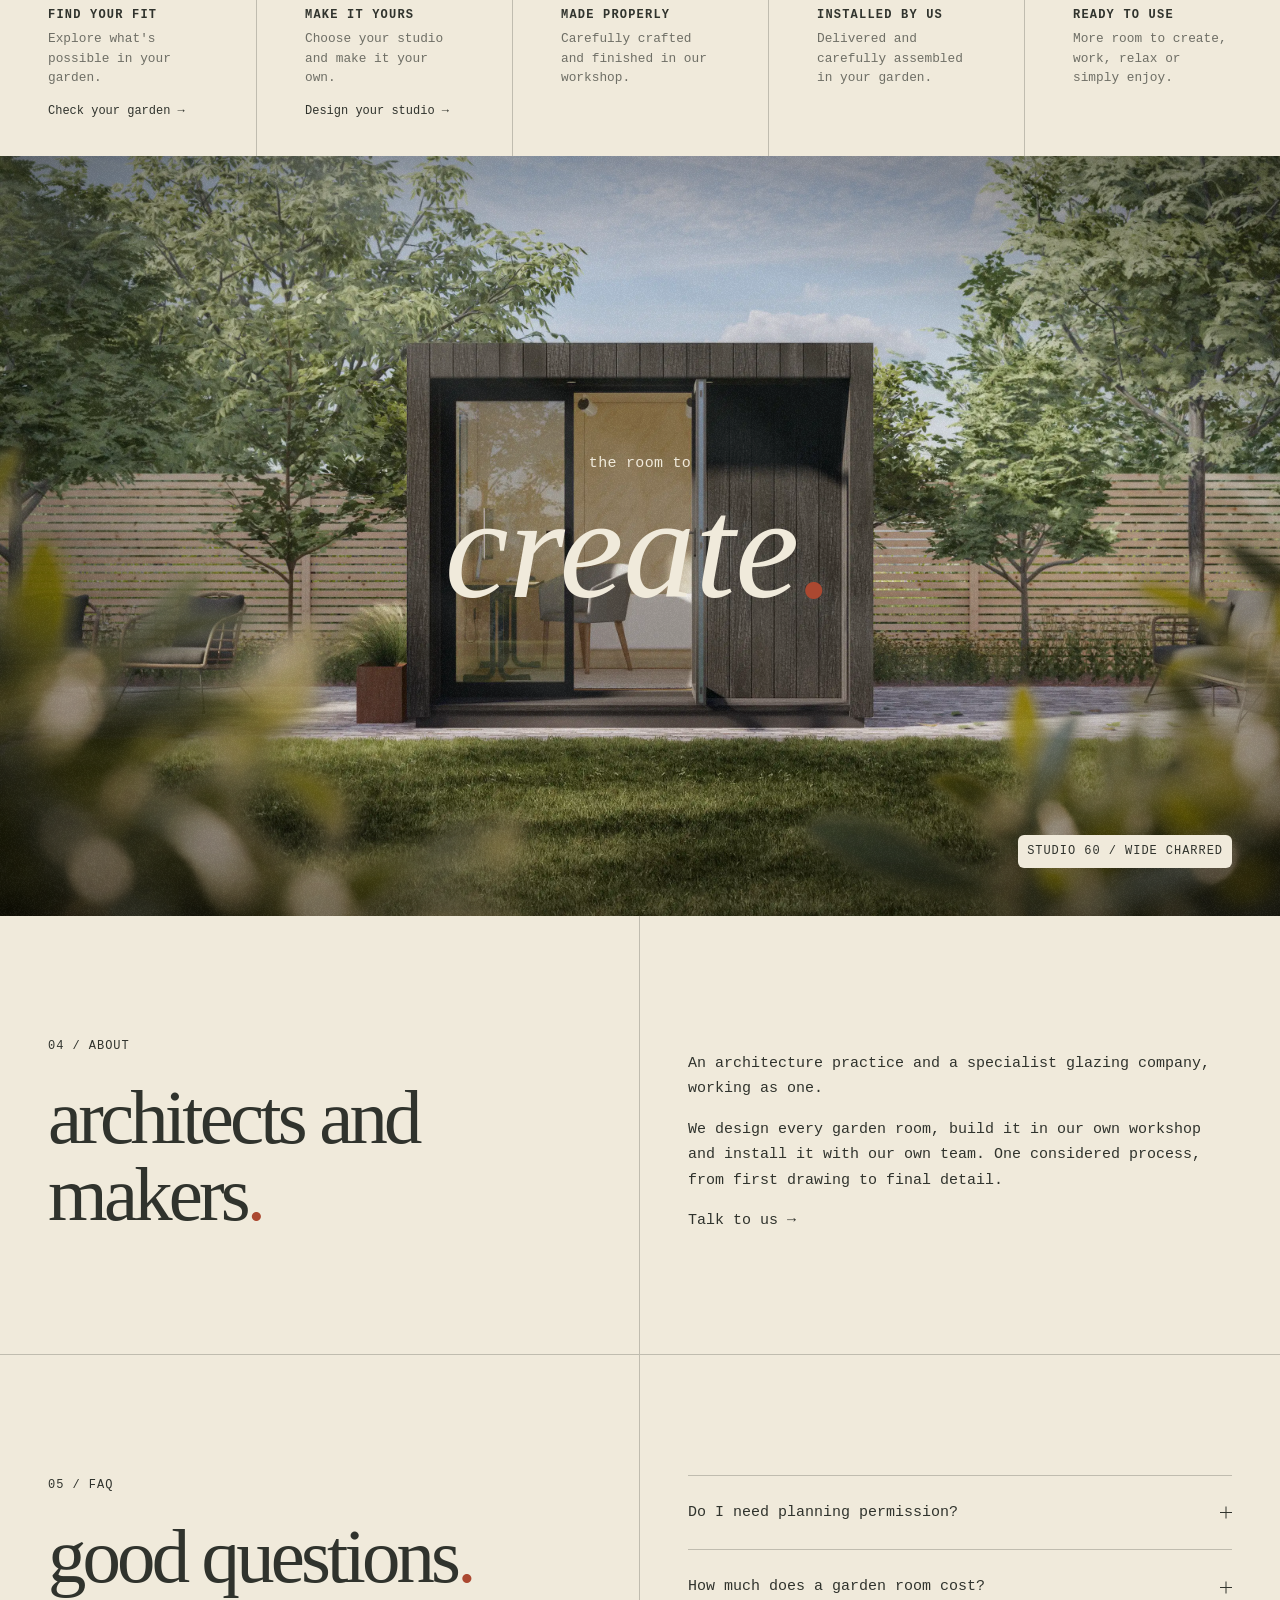
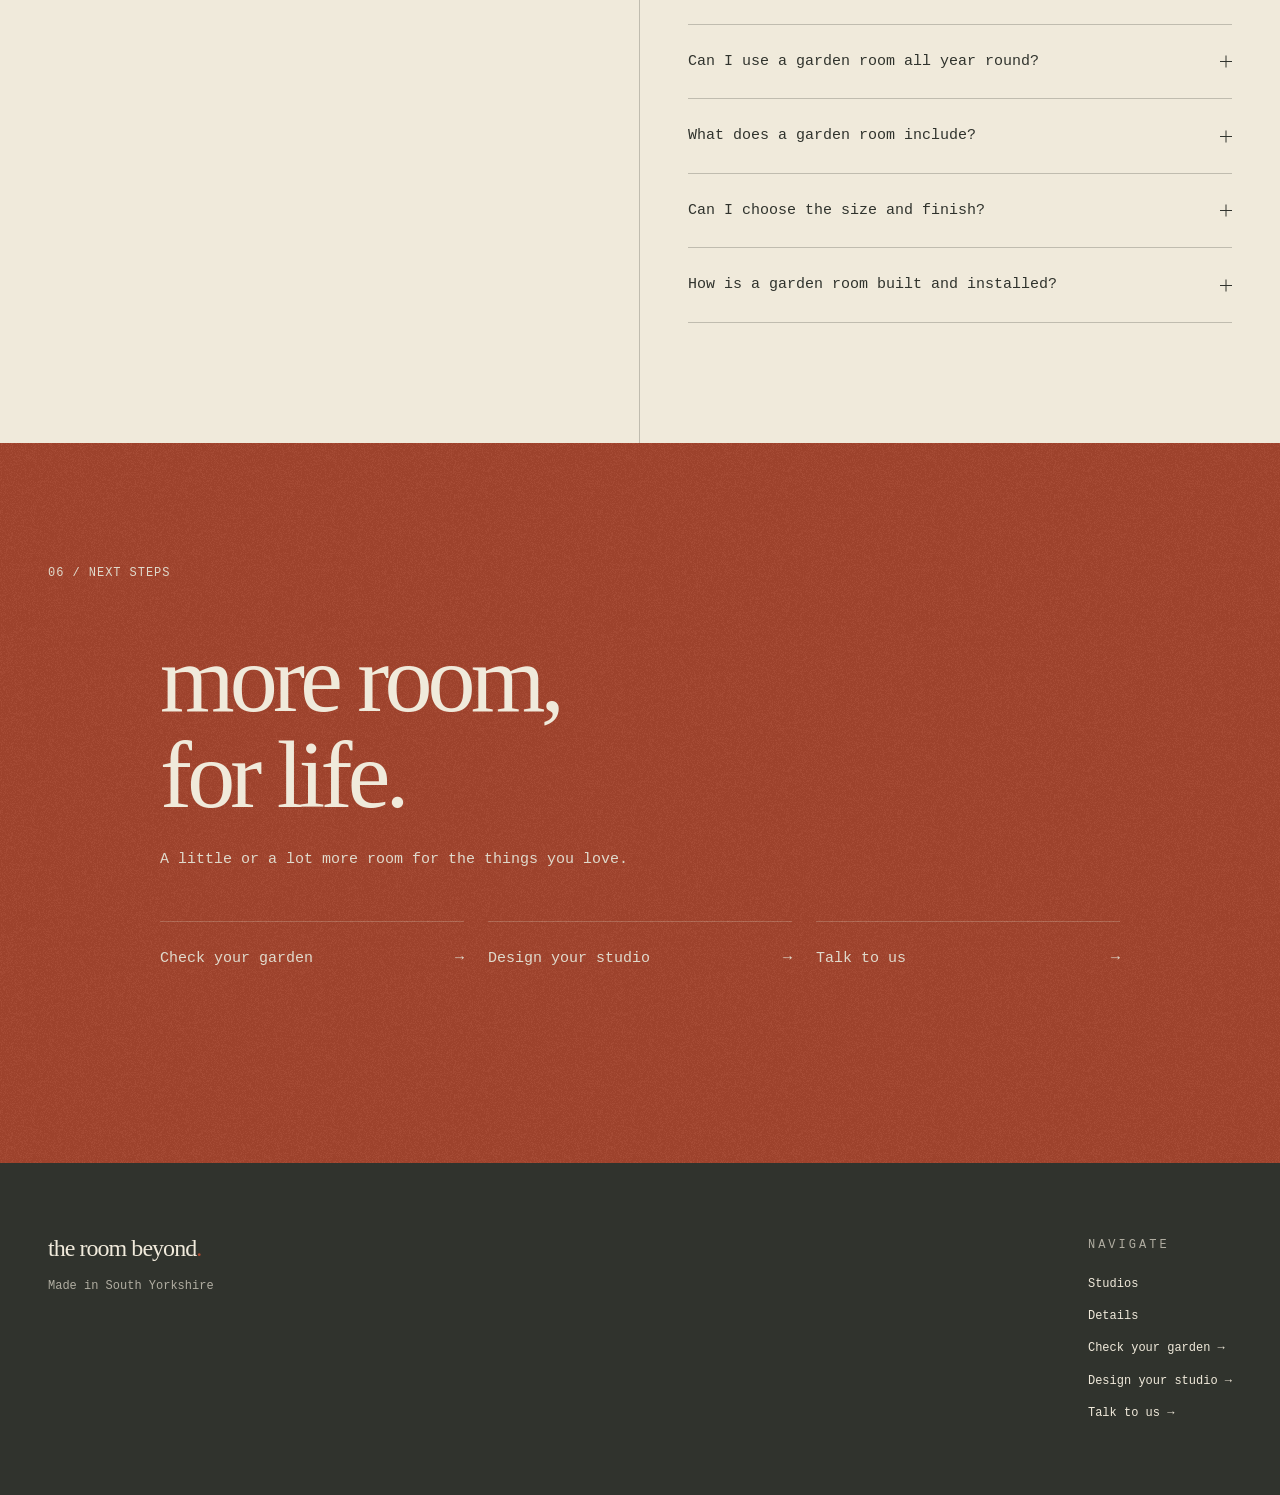
==== commit 507ed179: "Add files via upload" ====
--- a/index.html
+++ b/index.html
@@ -70,7 +70,7 @@
           <p class="intro-detail" data-finish="Narrow Charred"></p>
         </div>
 
-<!---HIGHLIGHTS--->
+<!---HIGHLIGHTS✅--->
 
 <section class="highlights">
 
@@ -196,15 +196,15 @@
 
     <picture>
       <source id="details-image-mobile" media="(max-width: 720px)" srcset="images/home/micro/06.webp">
-      <img id="details-image" class="bg" src="images/home/macro/06.webp" alt="Studio 120">
+      <img id="details-image" class="bg" src="images/home/macro/06.webp" alt="Placeholder.">
     </picture>
 
     <picture>
       <source id="details-image-next-mobile" media="(max-width: 720px)" srcset="images/home/micro/06.webp">
-      <img id="details-image-next" class="bg details-image-next" src="images/home/macro/06.webp" alt="">
+      <img id="details-image-next" class="bg details-image-next" src="images/home/macro/06.webp" alt="Placeholder.">
     </picture>
 
-    <img id="details-vegetation" class="vegetation" src="images/vegetation.png" alt="">
+    <img id="details-vegetation" class="vegetation" src="images/vegetation.png">
 
     <div class="shade"></div>
 
@@ -215,78 +215,81 @@
 
       <p class="hotspot-description" hidden></p>
 
-      <div class="hotspot-set" data-studio="60" hidden>
-        <button class="hotspot" data-hotspot="cladding" data-note="Thermowood cladding, machined for a clean, consistent finish." style="left:33%;top:50%"></button>
-        <button class="hotspot" data-hotspot="door" data-note="Door." style="left:60%;top:50%"></button>
-        <button class="hotspot" data-hotspot="interior" data-note="Interior." style="left:50%;top:33%"></button>
-        <button class="hotspot" data-hotspot="structure" data-note="Structure." style="left:60%;top:18%"></button>
-        <button class="hotspot" data-hotspot="window" data-note="Window." style="left:25%;top:33%"></button>
-      </div>
-
-      <div class="hotspot-set" data-studio="90" hidden>
-        <button class="hotspot" data-hotspot="cladding" data-note="Thermowood cladding, available in narrow or wide boards." style="left:22%;top:30%"></button>
-        <button class="hotspot" data-hotspot="glazing" data-note="High-performance glazing, made and fitted by our own team." style="left:60%;top:42%"></button>
-        <button class="hotspot" data-hotspot="interior" data-note="Natural birch plywood for a warm, understated interior." style="left:72%;top:58%"></button>
-        <button class="hotspot" data-hotspot="structure" data-note="Insulated walls, roof and floor for comfortable year-round use." style="left:38%;top:78%"></button>
-      </div>
-
-      <div class="hotspot-set" data-studio="120">
-        <button class="hotspot" data-hotspot="cladding" data-note="Thermowood cladding, machined for a clean, consistent finish." style="left:10%;top:34%"></button>
-        <button class="hotspot" data-hotspot="glazing" data-note="High-performance glazing, made and fitted by our own team." style="left:58%;top:48%"></button>
-        <button class="hotspot" data-hotspot="interior" data-note="Natural birch plywood, left clean and unadorned." style="left:76%;top:42%"></button>
-        <button class="hotspot" data-hotspot="structure" data-note="An insulated structure designed for year-round use." style="left:76%;top:72%"></button>
-        <button class="hotspot" data-hotspot="comfort" data-note="Integrated lighting, double sockets and heating and cooling." style="left:40%;top:62%"></button>
-      </div>
-
-    </div>
-  </div>
-
-  <div class="details-info">
-
-    <h2>studio<span class="dot">.</span></h2>
-    <p class="details-price">From <span id="details-price"></span></p>
-
-    <div class="details-buttons">
-      <button type="button" data-studio="60" data-sqft="58" data-description="Compact and composed, made for focused work." data-image-macro="images/home/macro/04.webp" data-image-micro="images/home/micro/04.webp">60</button>
-      <button type="button" data-studio="90" data-sqft="89" data-description="Space to work, create and unwind in comfort." data-image-macro="images/home/macro/05.webp" data-image-micro="images/home/micro/05.webp">90</button>
-      <button type="button" data-studio="120" class="active" data-sqft="119" data-description="Our largest studio, generous in proportion." data-image-macro="images/home/macro/06.webp" data-image-micro="images/home/micro/06.webp">120</button>
-    </div>
-
-    <div class="details-specs">
-
-      <div class="details-spec">
-        <h3>01 / Size</h3>
-        <p id="details-size"></p>
-      </div>
-
-      <div class="details-spec">
-        <h3>02 / Structure</h3>
-        <p>Insulated walls, roof and floor, with integrated shading for year-round comfort.</p>
-      </div>
-
-      <div class="details-spec">
-        <h3>03 / Exterior</h3>
-        <p>Ash or charred Thermowood, available in narrow or wide board profiles.</p>
-      </div>
-
-      <div class="details-spec">
-        <h3>04 / Interior</h3>
-        <p>Natural birch plywood to walls and ceiling, with a considered choice of flooring.</p>
-      </div>
-
-      <div class="details-spec">
-        <h3>05 / Glazing</h3>
-        <p>Argon-filled, high-performance glazing with integrated UV protection.</p>
-      </div>
-
-      <div class="details-spec">
-        <h3>06 / Comfort</h3>
-        <p>Interior and exterior lighting, double sockets and Wi-Fi controlled heating.</p>
-      </div>
-
-    </div>
-  </div>
-
+<!---HOTSPOTS✅--->
+
+<div class="hotspot-set" data-studio="60" hidden>
+<button class="hotspot" data-note="Cladding." style="left:33%;top:50%"></button>
+<button class="hotspot" data-note="Door." style="left:69%;top:50%"></button>
+<button class="hotspot" data-note="Interior." style="left:57%;top:33%"></button>
+<button class="hotspot" data-note="Structure." style="left:60%;top:18%"></button>
+<button class="hotspot" data-note="A carefully positioned, shaded opening window brings in natural light, fresh air and framed views of the garden." style="left:25%;top:33%"></button>
+</div>
+
+<div class="hotspot-set" data-studio="90" hidden>
+<button class="hotspot" data-note="Cladding." style="left:78%;top:50%"></button>
+<button class="hotspot" data-note="Door." style="left:45%;top:50%"></button>
+<button class="hotspot" data-note="Interior." style="left:60%;top:33%"></button>
+<button class="hotspot" data-note="Structure." style="left:60%;top:15%"></button>
+<button class="hotspot" data-note="A carefully positioned, shaded opening window brings in natural light, fresh air and framed views of the garden." style="left:18%;top:33%"></button>
+</div>
+
+<div class="hotspot-set" data-studio="120" hidden>
+<button class="hotspot" data-note="Cladding." style="left:36%;top:50%"></button>
+<button class="hotspot" data-note="Door." style="left:66%;top:50%"></button>
+<button class="hotspot" data-note="Interior." style="left:54%;top:33%"></button>
+<button class="hotspot" data-note="Storage." style="left:87%;top:45%"></button>
+<button class="hotspot" data-note="Structure." style="left:60%;top:15%"></button>
+<button class="hotspot" data-note="A carefully positioned, shaded opening window brings in natural light, fresh air and framed views of the garden." style="left:9%;top:33%"></button>
+</div>
+
+</div>
+</div>
+
+<div class="details-info">
+
+<h2>studio<span class="dot">.</span></h2>
+<p class="details-price">From <span id="details-price"></span></p>
+
+<div class="details-buttons">
+<button type="button" data-studio="60" data-sqft="58" data-description="Compact and composed, made for focused work." data-image-macro="images/home/macro/04.webp" data-image-micro="images/home/micro/04.webp">60</button>
+<button type="button" data-studio="90" data-sqft="89" data-description="Space to work, create and unwind in comfort." data-image-macro="images/home/macro/05.webp" data-image-micro="images/home/micro/05.webp">90</button>
+<button type="button" data-studio="120" class="active" data-sqft="119" data-description="Our largest studio, generous in proportion." data-image-macro="images/home/macro/06.webp" data-image-micro="images/home/micro/06.webp">120</button>
+</div>
+
+<div class="details-specs">
+
+<div class="details-spec">
+<h3>01 / Size</h3>
+<p id="details-size"></p>
+</div>
+
+<div class="details-spec">
+<h3>02 / Structure</h3>
+<p>Insulated walls, roof and floor, with integrated shading for year-round comfort.</p>
+</div>
+
+<div class="details-spec">
+<h3>03 / Exterior</h3>
+<p>Ash or charred Thermowood, available in narrow or wide board profiles.</p>
+</div>
+
+<div class="details-spec">
+<h3>04 / Interior</h3>
+<p>Natural birch plywood to walls and ceiling, with a considered choice of flooring.</p>
+</div>
+
+<div class="details-spec">
+<h3>05 / Glazing</h3>
+<p>Argon-filled, high-performance glazing with integrated UV protection.</p>
+</div>
+
+<div class="details-spec">
+<h3>06 / Comfort</h3>
+<p>Interior and exterior lighting, double sockets and Wi-Fi controlled heating.</p>
+</div>
+
+</div>
+</div>
 </section>
 
 <!---PROCESS✅--->
@@ -358,7 +361,7 @@
 </div>
 </div>
 
-<p class="photo-caption">Studio 60 / Wide Ash</p>
+<p class="photo-caption">Studio 60 / Wide Charred</p>
 
 </section>
 
@@ -393,7 +396,7 @@
 <div class="split-body">
 
 <details class="faq-item">
-<summary>Do I need planning permission for a garden room?</summary>
+<summary>Do I need planning permission?</summary>
 <div class="faq-answer"><p>Our garden rooms are designed to sit within permitted development, so most gardens won't need it. We check your site before you commit, and tell you plainly if yours is the exception.</p></div>
 </details>
 
@@ -457,7 +460,7 @@
 <nav class="footer-nav">
 <p class="label">Navigate</p>
 <a href="#studios">Studios</a>
-<a href="#details">Specification</a>
+<a href="#details">Details</a>
 <a href="/planning">Check your garden →</a>
 <a href="/configurator">Design your studio →</a>
 <a href="/contact">Talk to us →</a>
--- a/style.css
+++ b/style.css
@@ -18,7 +18,7 @@
 /*Layout🟧*/
 
 --gutter: 48px;
---section-pad: 120px;
+--section-gutter: 120px;
 --round: 6px;
 --ease: .25s ease;
 --muted: .67;
@@ -35,11 +35,11 @@
 /*Unknown🟧*/
 
 @media (max-width: 1100px) {
-:root { --gutter: 5.5vw; --section-pad: 80px; }
+:root { --gutter: 5.5vw; --section-gutter: 80px; }
 }
 
 @media (max-width: 600px) {
-:root { --gutter: 22px; --section-pad: 60px; }
+:root { --gutter: 22px; --section-gutter: 60px; }
 }
 
 /*---BASE🟧---*/
@@ -53,7 +53,7 @@
 button, input, textarea, select { font: inherit; -webkit-tap-highlight-color: transparent; }
 button, a { -webkit-tap-highlight-color: transparent; }
 :focus-visible { outline: 2px solid currentColor; outline-offset: 3px; }
-section { padding: var(--section-pad) var(--gutter); }
+section { padding: var(--section-gutter) var(--gutter); }
 section[id] { scroll-margin-top: 72px; }
 img { display: block; max-width: 100%; }
 ::selection { background: var(--accent); color: var(--light); }
@@ -194,22 +194,15 @@
 .highlight { min-width: 0; padding: 28px 32px; border-left: 1px solid var(--line-on-dark); }
 .highlight:first-child { padding-left: var(--gutter); border-left: 0; }
 .highlight:last-child { padding-right: var(--gutter); }
+.highlight-label { margin: 0 0 16px; font-family: var(--mono); font-size: var(--small-font); opacity: var(--muted); }
 .highlight p { max-width: 360px; margin: 0; font-size: var(--small-font); }
-.highlight .highlight-label { margin: 0 0 16px; font-family: var(--mono); font-size: var(--small-font); text-align: left; opacity: var(--muted); }
-
-@media (max-width: 1100px) {
-.highlights { grid-template-columns: repeat(2, minmax(0, 1fr)); }
-.highlight:nth-child(odd) { padding-left: var(--gutter); border-left: 0; }
-.highlight:nth-child(even) { padding-right: var(--gutter); }
-.highlight:nth-child(n+3) { border-top: 1px solid var(--line-on-dark); }
-}
-
-@media (max-width: 600px) {
+
+@media (max-width: 960px) {
 .highlights { flex: 1; grid-template-columns: repeat(2, minmax(0, 1fr)); grid-template-rows: repeat(2, minmax(0, 1fr)); align-content: stretch; }
 .highlight { display: flex; flex-direction: column; justify-content: center; min-height: 0; padding: 18px var(--gutter); border: 0; }
 .highlight:nth-child(even) { border-left: 1px solid var(--line-on-dark); }
 .highlight:nth-child(n+3) { border-top: 1px solid var(--line-on-dark); }
-.highlight .highlight-label { margin-bottom: 7px; font-size: 10px; }
+.highlight-label { margin-bottom: 7px; font-size: 10px; }
 .highlight p { max-width: 100%; font-size: 11px; line-height: 1.5; }
 }
 
@@ -218,7 +211,6 @@
 .studios-head { max-width: 680px; margin-bottom: 3rem; }
 .studio-grid { display: grid; grid-template-columns: repeat(3, minmax(0, 1fr)); gap: 20px; }
 .studio { position: relative; isolation: isolate; display: flex; flex-direction: column; min-width: 0; overflow: hidden; border-radius: var(--round); background: var(--studio-colour); color: var(--dark); transition: background .3s ease; }
-.studio::before { content: ""; position: absolute; inset: 0; z-index: -1; background-image: url("images/noise.png"); background-repeat: repeat; opacity: .5; pointer-events: none; }
 .studio .drawing { padding: 2.5rem 1.25rem 0; }
 .studio .elevation { display: block; width: 100%; height: auto; aspect-ratio: 5100 / 2475; overflow: visible; }
 .studio .elevation :is(.outer-frame, .inner-frame, .ground, .mullion, .line-2, .line-3, .glazing) { fill: none; stroke: var(--dark); stroke-width: 1.5; stroke-linecap: square; stroke-linejoin: miter; vector-effect: non-scaling-stroke; }
@@ -231,12 +223,9 @@
 .studio-links { display: flex; align-items: center; justify-content: space-between; gap: 12px; margin-top: auto; padding: 0 1.25rem 1.25rem; }
 .studio .button:hover { border-color: var(--dark); background: var(--dark); color: var(--light); }
 
-@media (max-width: 900px) {
+@media (max-width: 720px) {
   .studio-grid { grid-template-columns: 1fr; }
   .studio-title h3 { font-size: 1.4rem; }
-}
-
-@media (max-width: 600px) {
   .studio .drawing { padding: 2rem 1rem 0; }
   .studio .dimensions { padding-inline: 1rem; font-size: 10px; }
   .studio-title, .studio-links { padding-inline: 1rem; }
@@ -261,14 +250,6 @@
 @media (min-width: 901px) {
   .motion-ready .studio:nth-child(2) { transition-delay: .2s; }
   .motion-ready .studio:nth-child(3) { transition-delay: .4s; }
-}
-
-@media (prefers-reduced-motion: reduce) {
-  .motion-ready .studio {
-    opacity: 1;
-    transform: none;
-    transition: none;
-  }
 }
 
 /*---DETAILS🟧---*/
@@ -310,7 +291,7 @@
 
 /*---PROCESS🟧---*/
 
-#process { padding: var(--section-pad) 0 0; }
+#process { padding: var(--section-gutter) 0 0; }
 #process > .label, #process > .section-title, #process > .section-description { margin-inline: var(--gutter); }
 #process > .section-description { margin-bottom: 3rem; }
 
@@ -334,35 +315,24 @@
 #gallery { position: relative; height: 760px; padding: 0; overflow: hidden; background: var(--dark); }
 .gallery-statement { position: absolute; inset: 0; z-index: 3; display: flex; flex-direction: column; align-items: center; justify-content: center; color: var(--light); pointer-events: none; }
 .gallery-static { font-size: var(--medium-font); letter-spacing: .02em; }
-.gallery-word-wrap { height: clamp(4rem, 9vw, 8rem); overflow: hidden; }
+.gallery-word-wrap { height: clamp(6rem, 12vw, 9rem); overflow: hidden; }
 .gallery-words { display: flex; flex-direction: column; animation: galleryWords 9s infinite; }
-.gallery-words span { display: flex; align-items: center; justify-content: center; height: clamp(4rem, 9vw, 8rem); font: italic 500 clamp(4rem, 9vw, 8rem)/1 var(--display); white-space: nowrap; }
+.gallery-words span { display: flex; align-items: center; justify-content: center; height: clamp(6rem, 12vw, 9rem); font: italic 500 clamp(6rem, 12vw, 9rem)/1 var(--display); white-space: nowrap; }
 
 @keyframes galleryWords {
-0%, 28% { transform: translateY(0); }
-33%, 61% { transform: translateY(-25%); }
-66%, 94% { transform: translateY(-50%); }
+0%, 27% { transform: translateY(0); }
+33%, 60% { transform: translateY(-25%); }
+66%, 93% { transform: translateY(-50%); }
 99%, 100% { transform: translateY(-75%); }
 }
 
-@media (max-width: 768px) {
-#gallery { height: 110vw; min-height: 400px; max-height: 560px; }
-#gallery .vegetation { transform: translateY(calc(var(--p, 0) * 15px)) scale(1.05); }
-.gallery-word-wrap, .gallery-words span { height: clamp(3.5rem, 11vw, 5rem); }
-.gallery-words span { font-size: clamp(3.5rem, 11vw, 5rem); }
-}
-
-/*---ABOUT/FAQ🟧---*/
-
-#about .split-title { position: static; }
+/*---ABOUT/FAQ✅---*/
+
 .split { display: grid; grid-template-columns: 1fr 1fr; padding: 0; }
 .split + .split { border-top: 1px solid var(--line); }
-.split-head { padding: var(--section-pad) var(--gutter); border-right: 1px solid var(--line); }
-.split-title { position: sticky; top: 6rem; margin: 2rem 0 0; font-size: 4.5rem; letter-spacing: -.04em; }
-.split-body { align-self: center; padding: var(--section-pad) var(--gutter); }
-
-
-
+.split-head { padding: var(--section-gutter) var(--gutter); border-right: 1px solid var(--line); }
+.split-title { position: sticky; top: 6rem; margin: 1.5rem 0 0; font-size: 4.8rem; letter-spacing: -.05em; }
+.split-body { padding: var(--section-gutter) var(--gutter); }
 .faq-item:first-child { border-top: 1px solid var(--line); }
 .faq-item { border-bottom: 1px solid var(--line); }
 .faq-item summary { position: relative; display: flex; align-items: center; padding: 1.5rem 0; cursor: pointer; }
@@ -403,10 +373,4 @@
 .footer-nav .label { margin-bottom: 6px; letter-spacing: .25em; opacity: var(--muted); }
 
 @media (max-width: 720px) {
-#footer { padding: 36px var(--gutter); }
-}
-
-/*---ACCESSIBILITY🟧---*/
-
-:where(a, button, summary) { touch-action: manipulation; }
-button:disabled { cursor: not-allowed; opacity: .55; }+#footer { padding: 36px var(--gutter); }
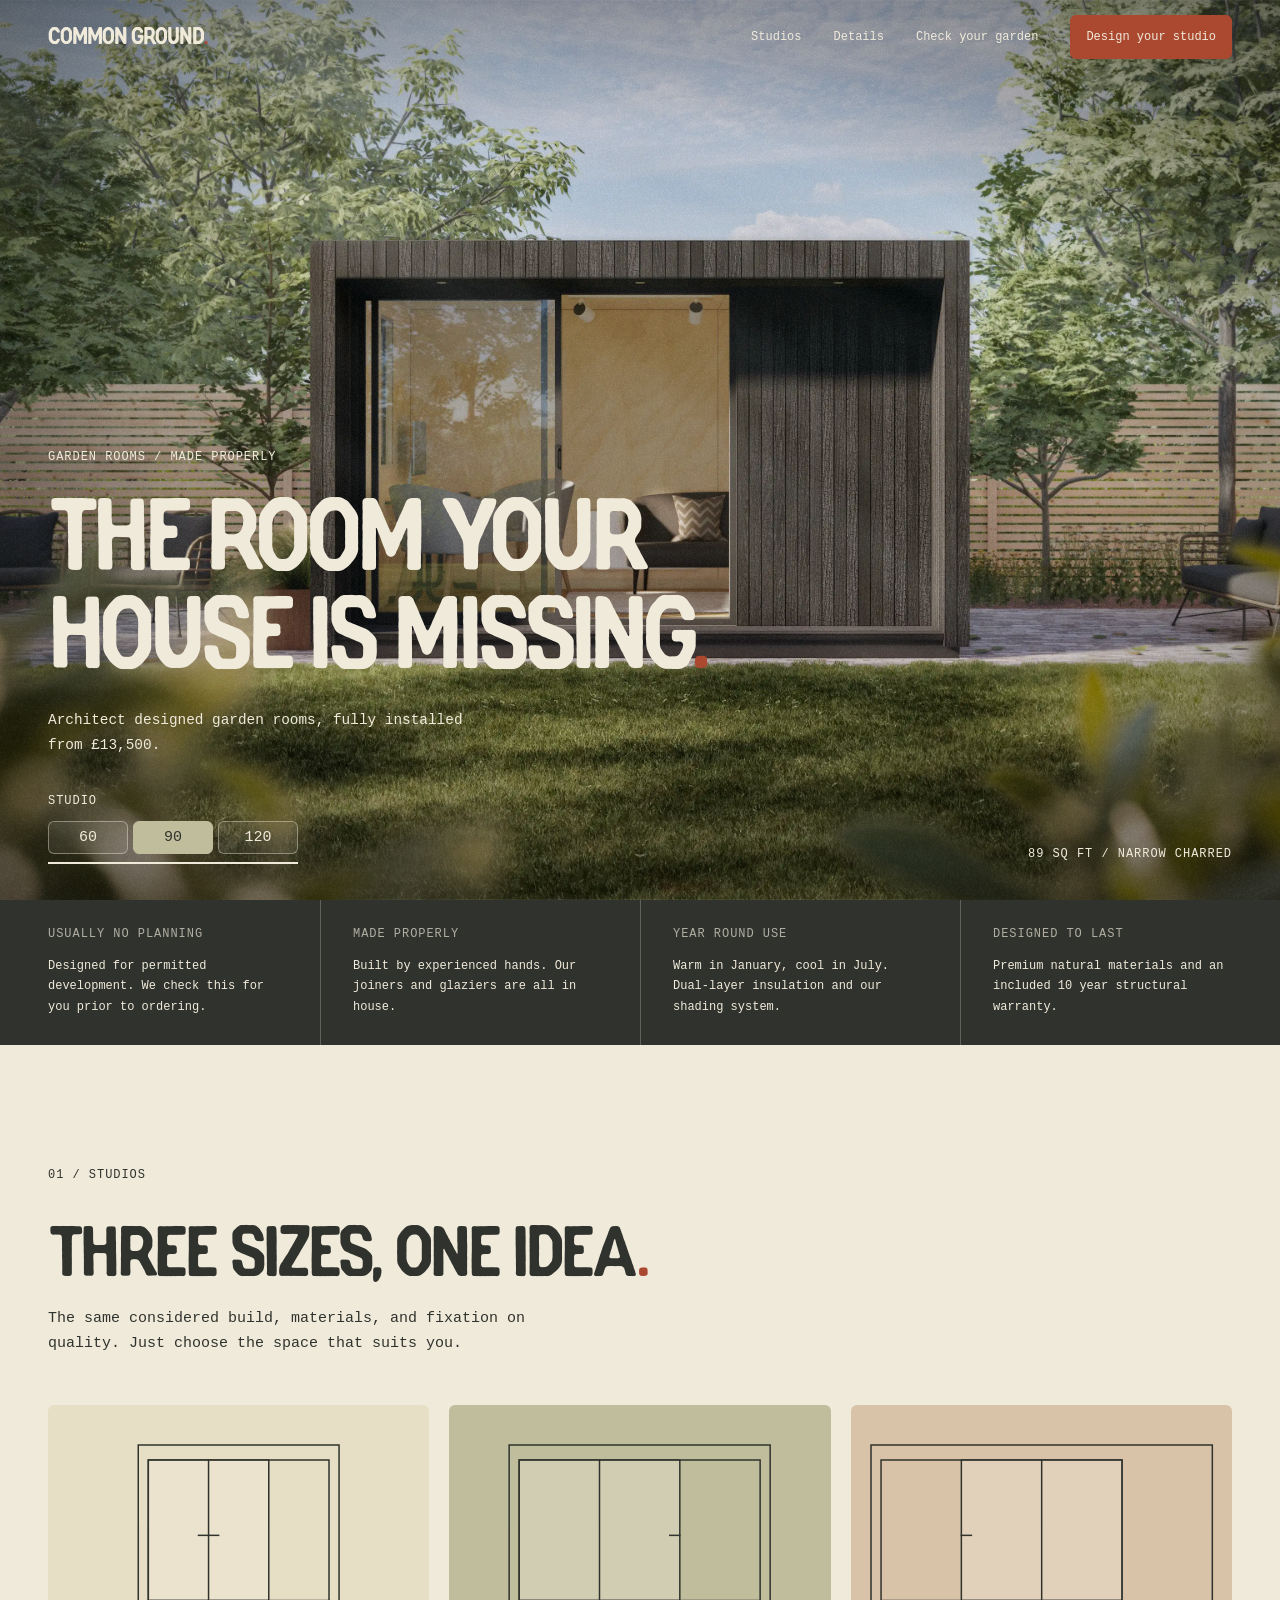
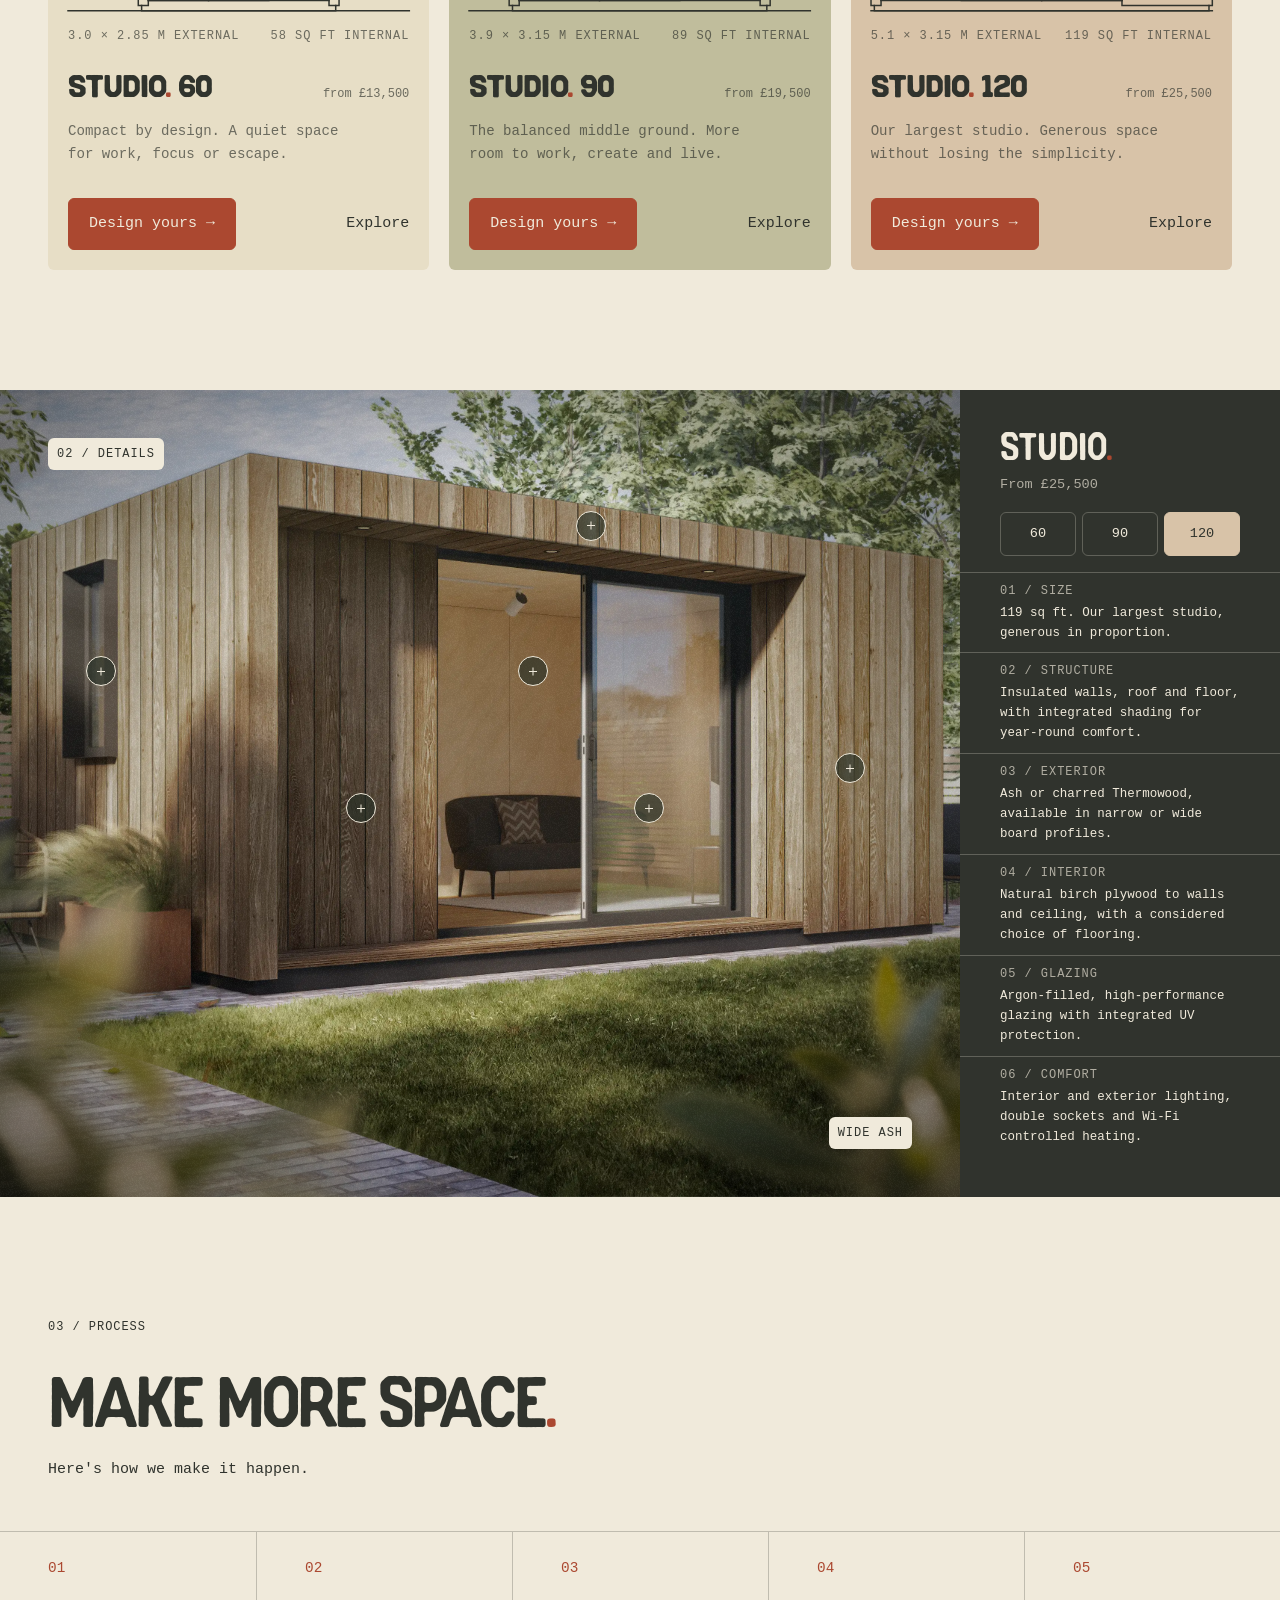
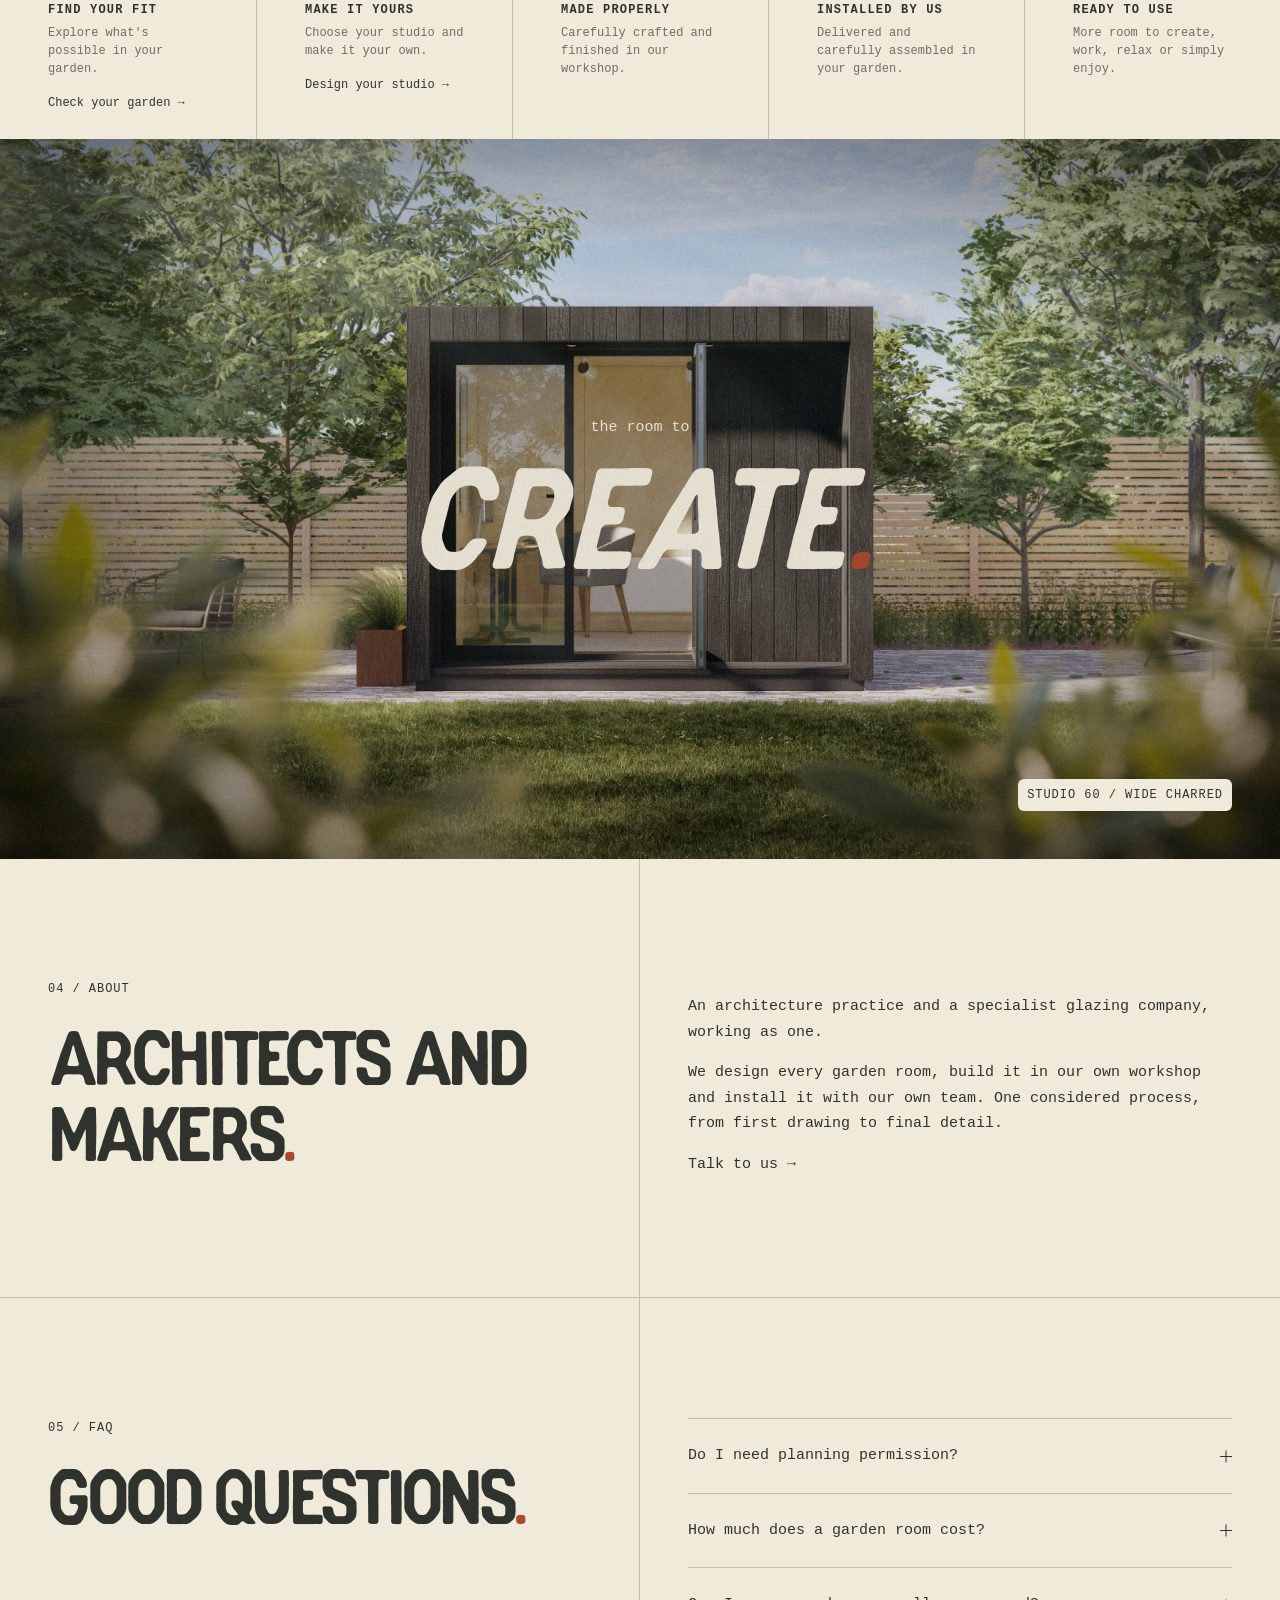
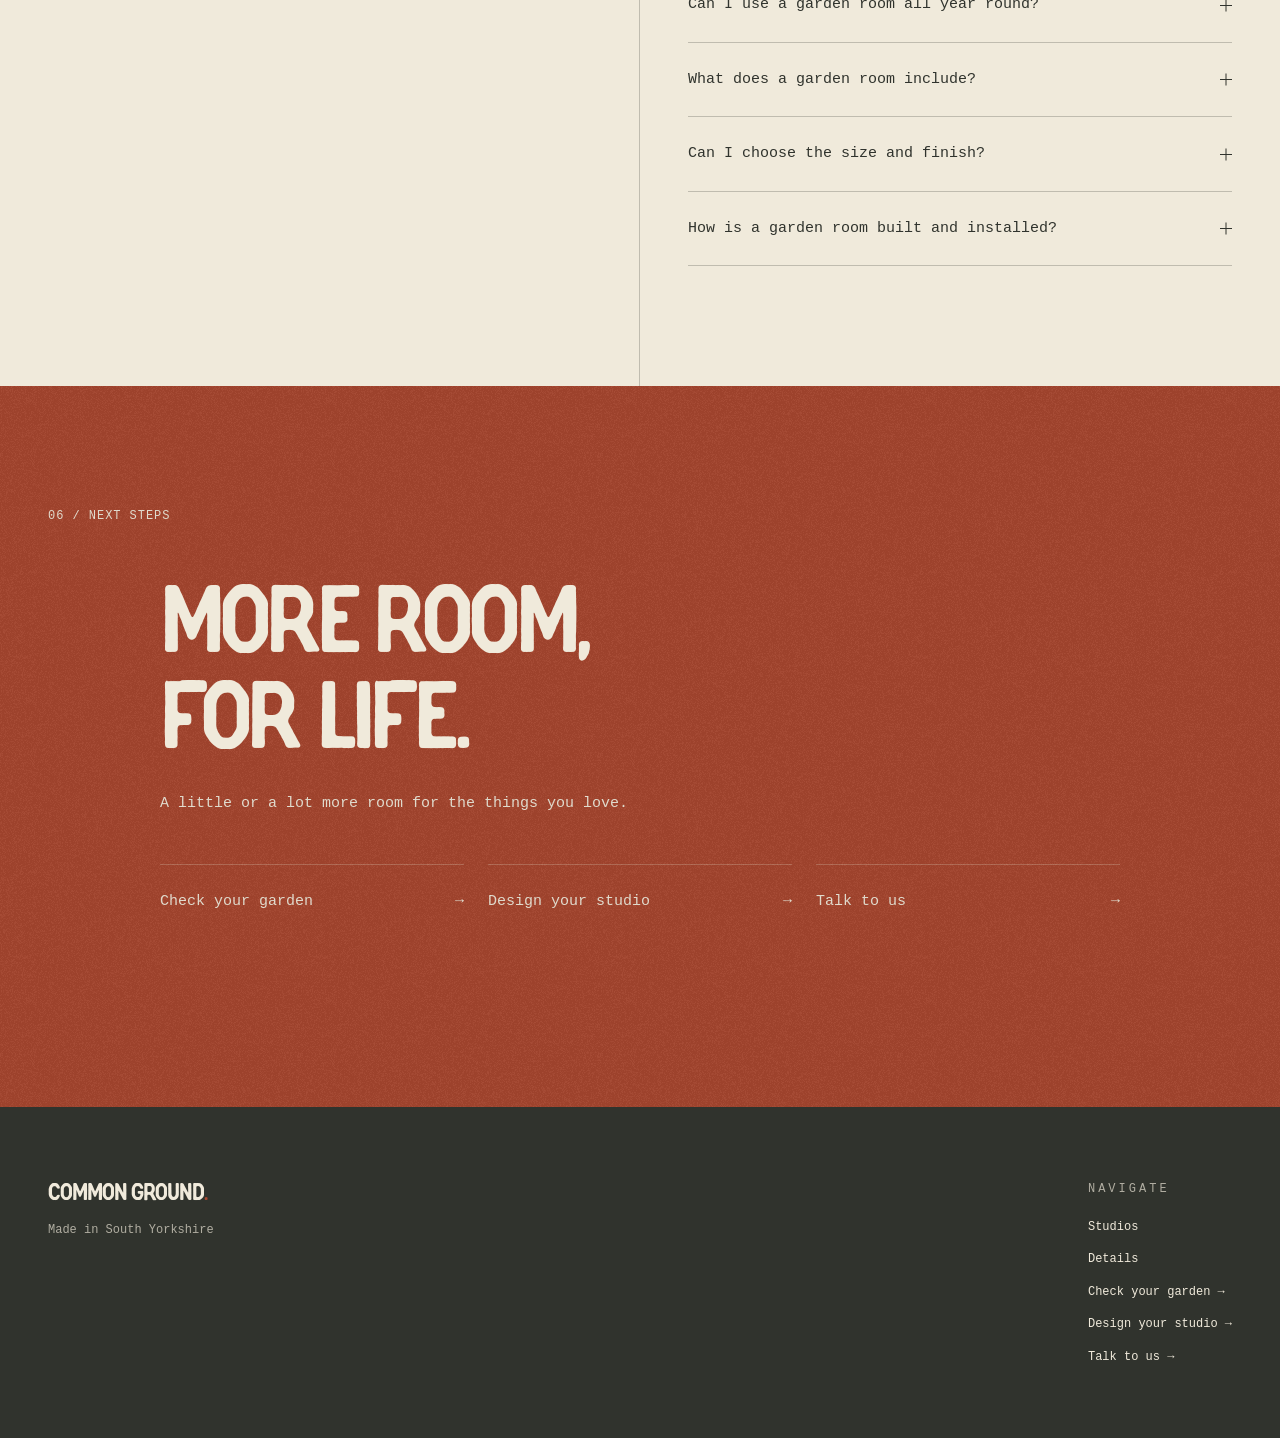
==== commit 6439eea5: "Add files via upload" ====
--- a/index.html
+++ b/index.html
@@ -15,7 +15,7 @@
 <!---NAVIGATION--->
 
 <header class="intro-header">
-<a href="/" class="intro-logo">the room beyond<span class="dot">.</span></a>
+<a href="/" class="intro-logo">common ground<span class="dot">.</span></a>
 <nav class="intro-nav" id="intro-navigation">
 <a href="#studios">Studios</a>
 <a href="#details">Details</a>
@@ -186,36 +186,32 @@
           </article>
         </div>
       </section>
-      
-<!---DETAILS--->
-
+
+<!---DETAILS✅--->
 
 <section id="details" class="depth">
 
-  <div class="details-image photo-stack">
-
-    <picture>
-      <source id="details-image-mobile" media="(max-width: 720px)" srcset="images/home/micro/06.webp">
-      <img id="details-image" class="bg" src="images/home/macro/06.webp" alt="Placeholder.">
-    </picture>
-
-    <picture>
-      <source id="details-image-next-mobile" media="(max-width: 720px)" srcset="images/home/micro/06.webp">
-      <img id="details-image-next" class="bg details-image-next" src="images/home/macro/06.webp" alt="Placeholder.">
-    </picture>
-
-    <img id="details-vegetation" class="vegetation" src="images/vegetation.png">
-
-    <div class="shade"></div>
-
-    <p class="photo-label">02 / Details</p>
-    <p class="photo-caption">Wide Ash</p>
-
-    <div class="details-hotspots">
-
-      <p class="hotspot-description" hidden></p>
-
-<!---HOTSPOTS✅--->
+<div class="details-image photo-stack">
+
+<picture>
+<source id="details-image-mobile" media="(max-width: 720px)" srcset="images/home/micro/06.webp">
+<img id="details-image" class="bg" src="images/home/macro/06.webp" alt="Placeholder.">
+</picture>
+
+<picture>
+<source id="details-image-next-mobile" media="(max-width: 720px)" srcset="images/home/micro/06.webp">
+<img id="details-image-next" class="bg details-image-next" src="images/home/macro/06.webp" alt="Placeholder.">
+</picture>
+
+<img id="details-vegetation" class="vegetation" src="images/vegetation.png">
+<div class="shade"></div>
+
+<p class="photo-label">02 / Details</p>
+<p class="photo-caption">Wide Ash</p>
+
+<div class="details-hotspots">
+
+<p class="hotspot-description" hidden></p>
 
 <div class="hotspot-set" data-studio="60" hidden>
 <button class="hotspot" data-note="Cladding." style="left:33%;top:50%"></button>
@@ -453,7 +449,7 @@
 <footer id="footer">
 
 <div class="footer-logo">
-<a href="#introduction">the room beyond<span class="dot">.</span></a>
+<a href="#introduction">common ground<span class="dot">.</span></a>
 <p>Made in South Yorkshire</p>
 </div>
 
--- a/style.css
+++ b/style.css
@@ -1,4 +1,20 @@
 /*---ROOT🟧---*/
+
+@font-face {
+  font-family: 'PaintFactory';
+  src: url('./fonts/PaintFactory-Regular.woff2') format('woff2');
+  font-weight: 400;
+  font-style: normal;
+  font-display: swap;
+}
+
+@font-face {
+  font-family: 'PaintFactory';
+  src: url('./fonts/PaintFactory-Bold.woff2') format('woff2');
+  font-weight: 700;
+  font-style: normal;
+  font-display: swap;
+}
 
 :root {
 
@@ -12,7 +28,7 @@
 --line-on-dark: rgba(240,234,219,.25);/**/
 
 --pastel-60: rgb(231,222,198);/**/
---pastel-90: rgb(204,198,165);/**/
+--pastel-90: rgb(192,189,156);/**/
 --pastel-120: rgb(216,195,168);/**/
 
 /*Layout🟧*/
@@ -27,7 +43,7 @@
 
 --small-font: 12px;
 --medium-font: 15px;
---display: "Georgia", serif;
+--display: 'PaintFactory', sans-serif;
 --mono: monospace;
 
 }
@@ -47,8 +63,8 @@
 * { box-sizing: border-box; }
 html { scroll-behavior: smooth; scroll-padding-top: 76px; }
 body { margin: 0; background: var(--light); color: var(--dark); font: 400 var(--medium-font)/1.7 var(--mono); -webkit-font-smoothing: antialiased; text-rendering: optimizeLegibility; }
-h1, h2, h3 { font-family: var(--display); line-height: 1; }
-h1, h2 { font-weight: 300; }
+h1, h2, h3 { font-family: var(--display); line-height: 1;}
+h1, h2 { font-weight: 400; }
 a { color: inherit; }
 button, input, textarea, select { font: inherit; -webkit-tap-highlight-color: transparent; }
 button, a { -webkit-tap-highlight-color: transparent; }
@@ -296,28 +312,27 @@
 #process > .section-description { margin-bottom: 3rem; }
 
 .process-steps { display: grid; grid-template-columns: repeat(5, minmax(0, 1fr)); margin: 0; padding: 0; border-top: 1px solid var(--line); list-style: none; }
-.process-steps li { min-width: 0; padding: 2rem var(--gutter); }
+.process-steps li { min-width: 0; padding: 1.5rem var(--gutter); }
 .process-steps li + li { border-left: 1px solid var(--line); }
-.step-number { display: block; margin-bottom: 1.25rem; color: var(--accent); font-size: .9rem; font-variant-numeric: tabular-nums; }
+.step-number { display: block; margin-bottom: 1.5rem; color: var(--accent); font-size: .9rem; font-variant-numeric: tabular-nums; }
 .process-steps h3 { margin: 0 0 .5rem; font-family: var(--mono); font-size: 12px; letter-spacing: .1em; text-transform: uppercase; }
-.process-steps p { margin: 0; color: var(--dark); font-size: .8rem; line-height: 1.5; opacity: var(--muted); }
+.process-steps p { margin: 0; color: var(--dark); font-size: .75rem; line-height: 1.5; opacity: var(--muted); }
 .process-steps a { margin-top: .9rem; color: var(--dark); font-size: .75rem; }
 
 @media (max-width: 720px) {
 #process { padding-bottom: 0; }
 .process-steps { grid-template-columns: 1fr; border-top: 0; }
-.process-steps li, .process-steps li + li { padding: 2rem var(--gutter); border: 0; border-top: 1px solid var(--line); }
+.process-steps li, .process-steps li + li { padding: 1.5rem var(--gutter); border: 0; border-top: 1px solid var(--line); }
 .step-number { margin-bottom: .5rem; }
 }
 
-/*---GALLERY🟧---*/
-
-#gallery { position: relative; height: 760px; padding: 0; overflow: hidden; background: var(--dark); }
-.gallery-statement { position: absolute; inset: 0; z-index: 3; display: flex; flex-direction: column; align-items: center; justify-content: center; color: var(--light); pointer-events: none; }
-.gallery-static { font-size: var(--medium-font); letter-spacing: .02em; }
+/*---GALLERY✅---*/
+
+#gallery { height: 720px; }
+.gallery-statement { position: absolute; inset: 0; display: flex; flex-direction: column; align-items: center; justify-content: center; color: var(--light); }
 .gallery-word-wrap { height: clamp(6rem, 12vw, 9rem); overflow: hidden; }
-.gallery-words { display: flex; flex-direction: column; animation: galleryWords 9s infinite; }
-.gallery-words span { display: flex; align-items: center; justify-content: center; height: clamp(6rem, 12vw, 9rem); font: italic 500 clamp(6rem, 12vw, 9rem)/1 var(--display); white-space: nowrap; }
+.gallery-words { animation: galleryWords 9s infinite; }
+.gallery-words span { display: flex; justify-content: center; font: italic clamp(6rem, 12vw, 9rem) var(--display); }
 
 @keyframes galleryWords {
 0%, 27% { transform: translateY(0); }
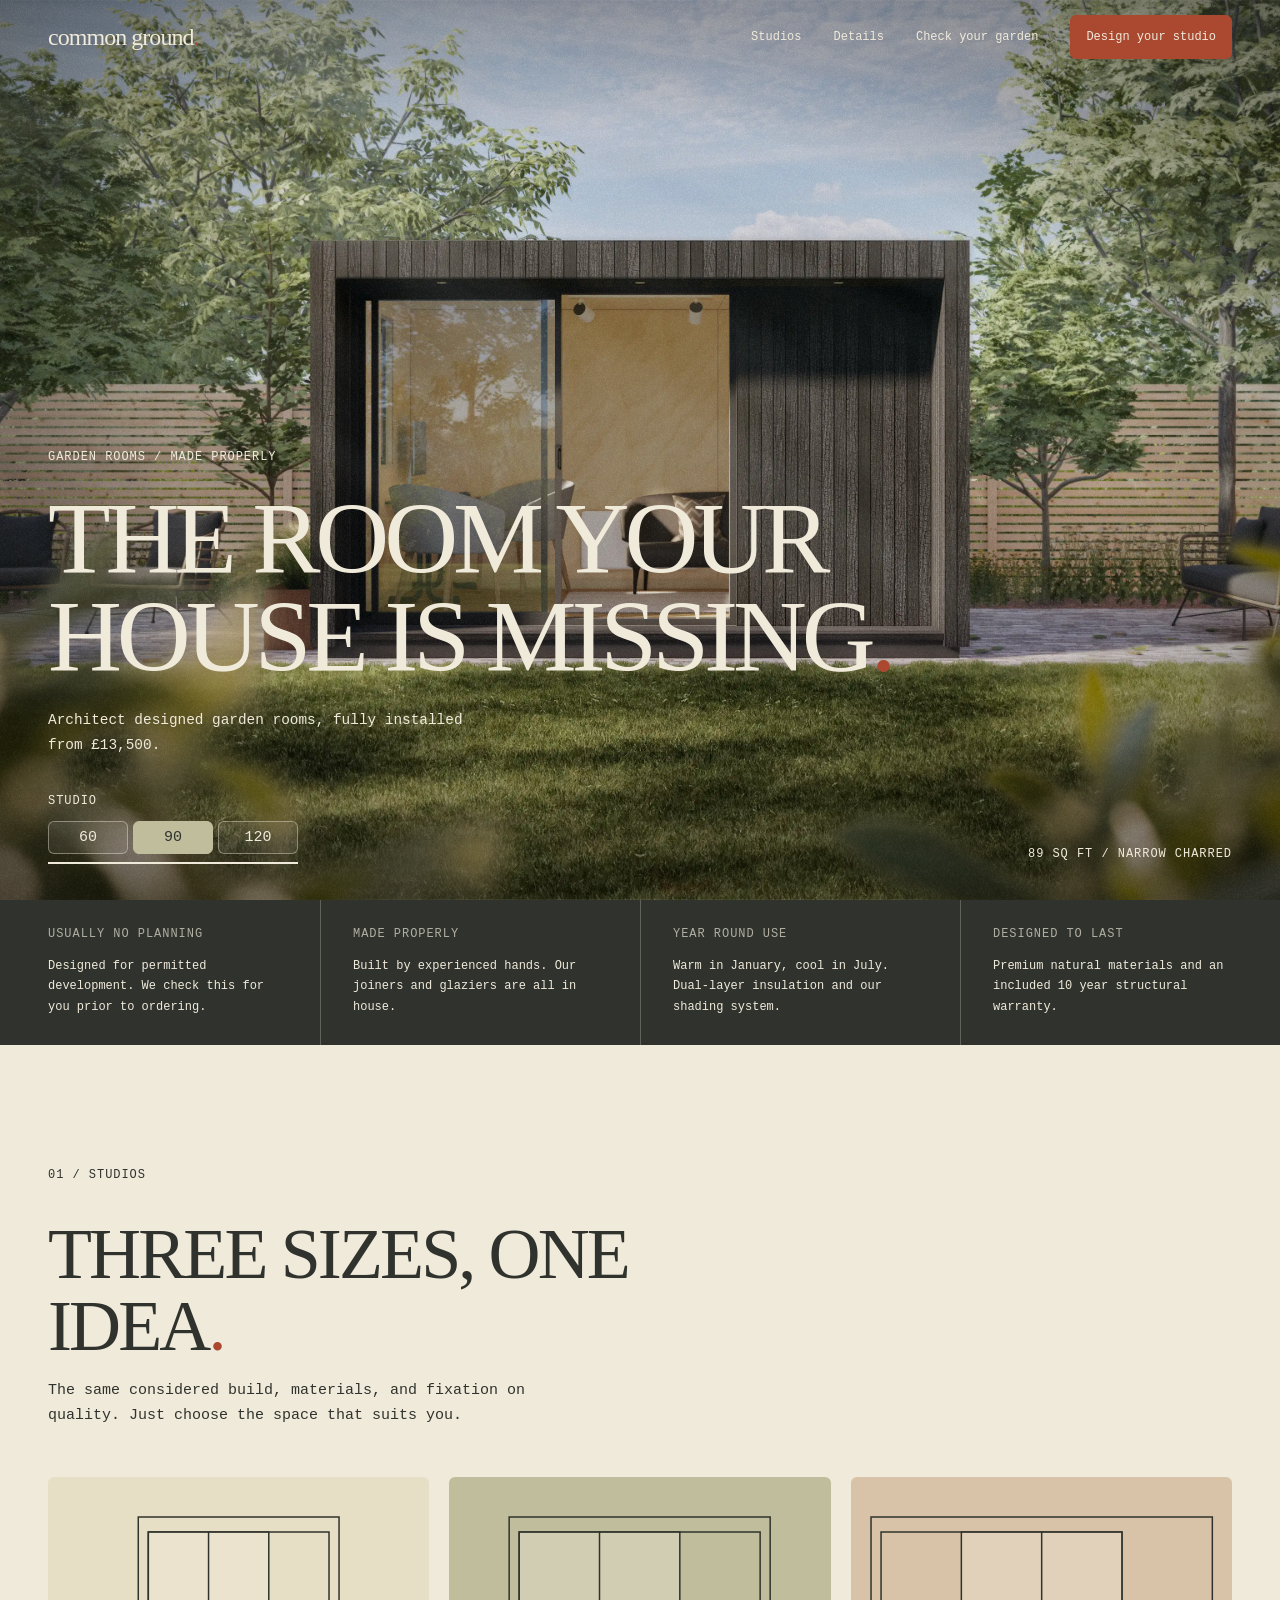
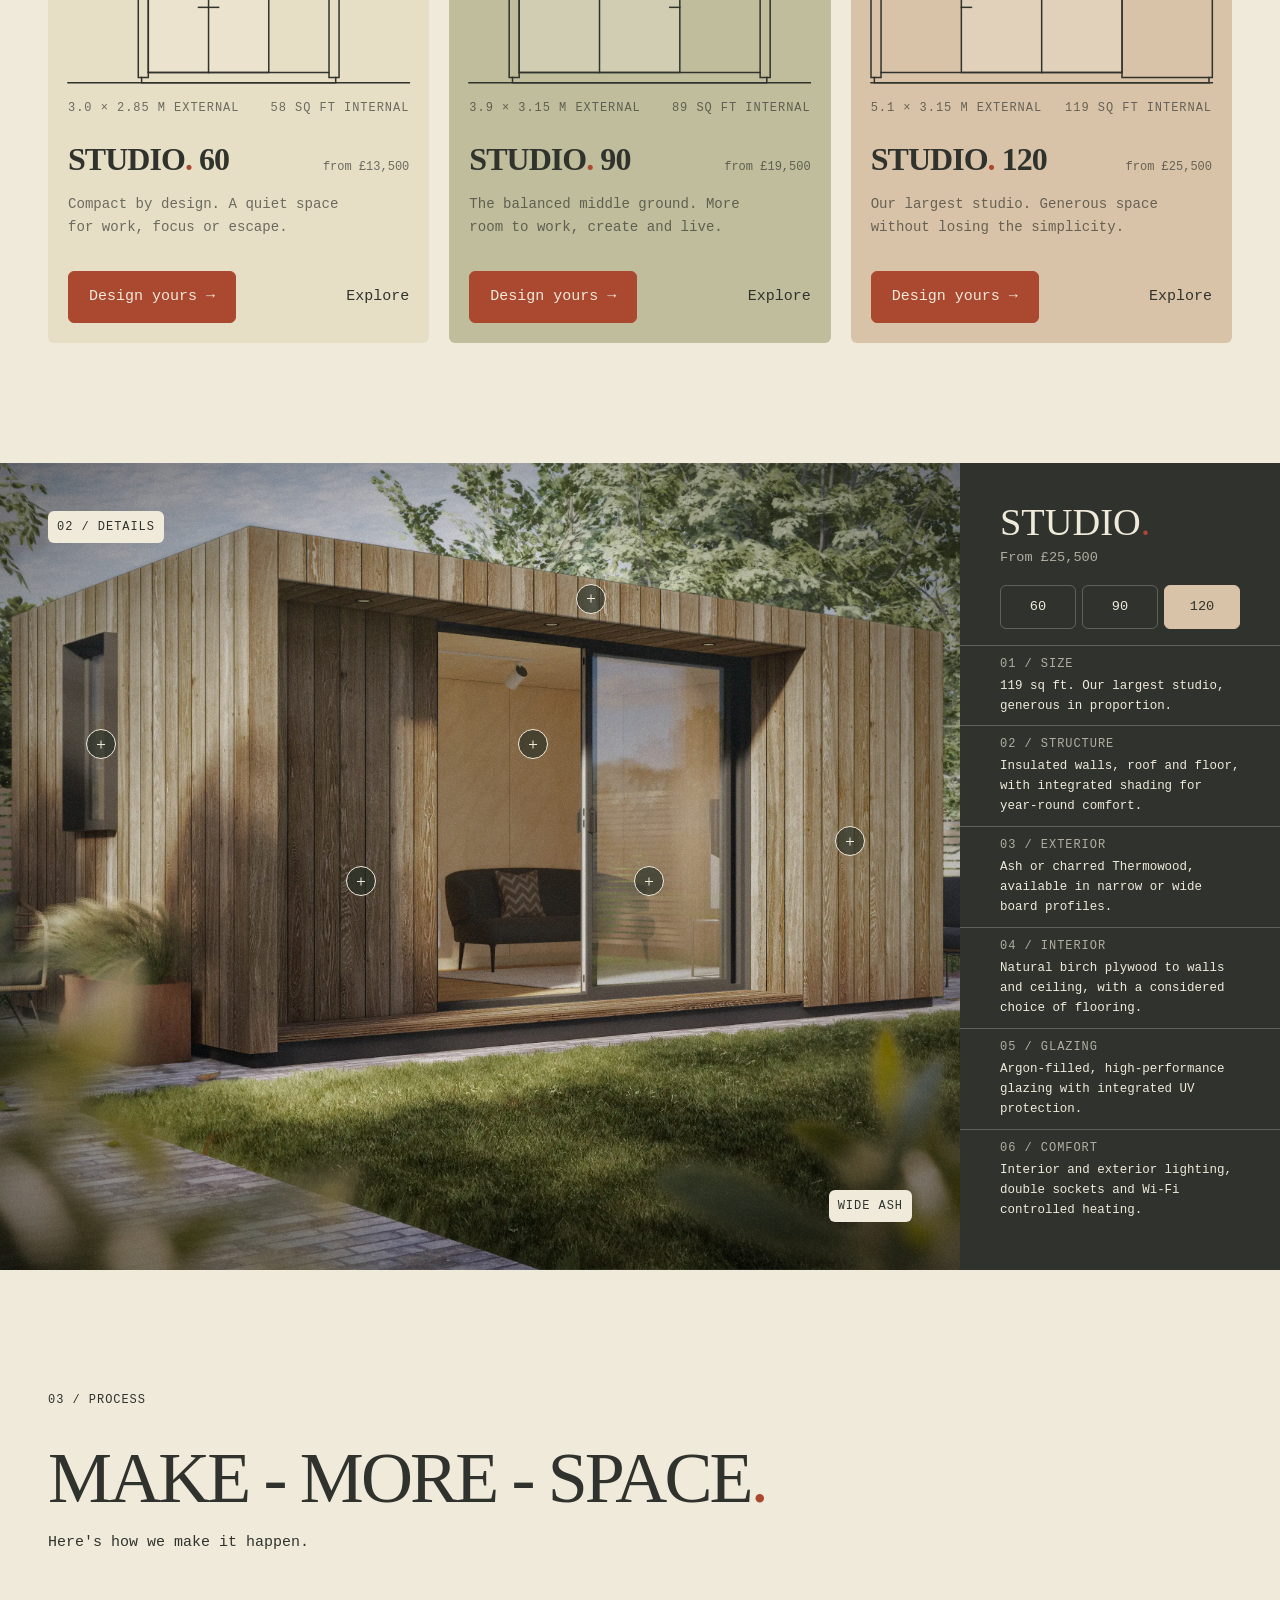
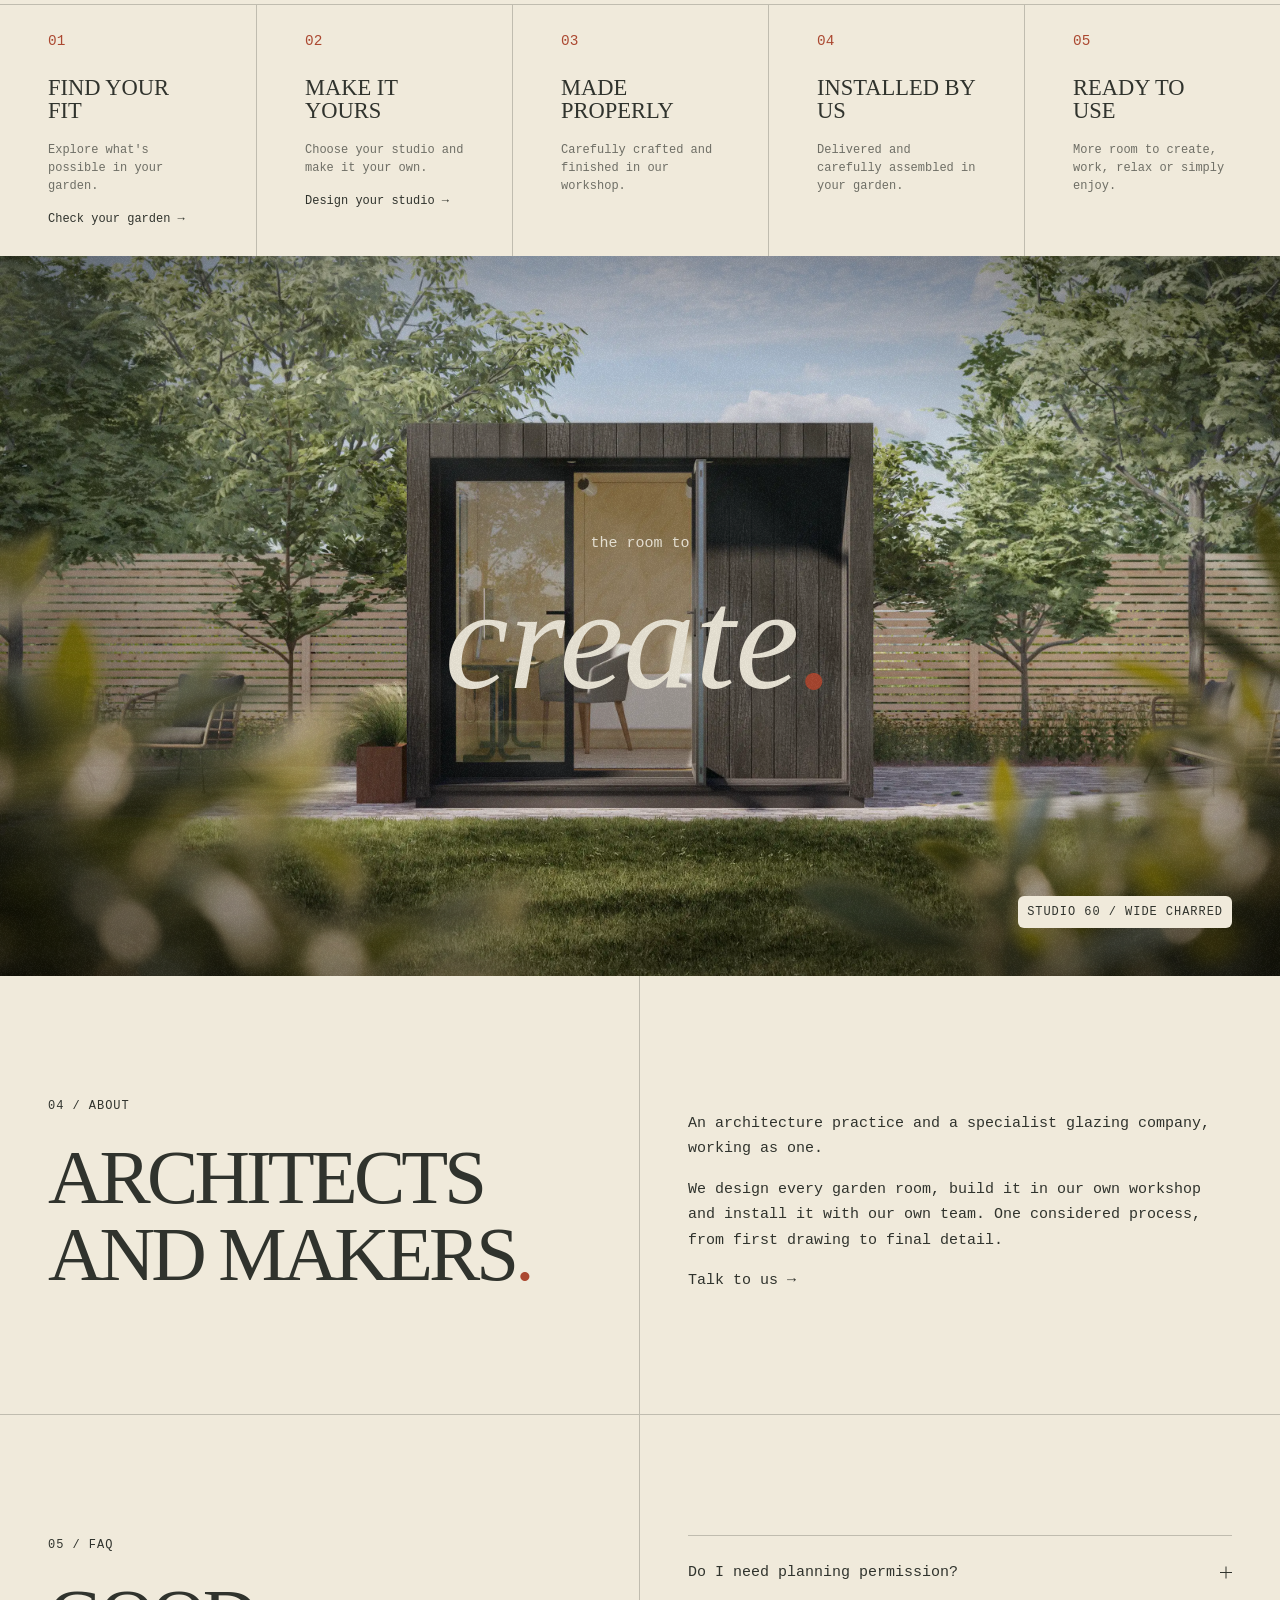
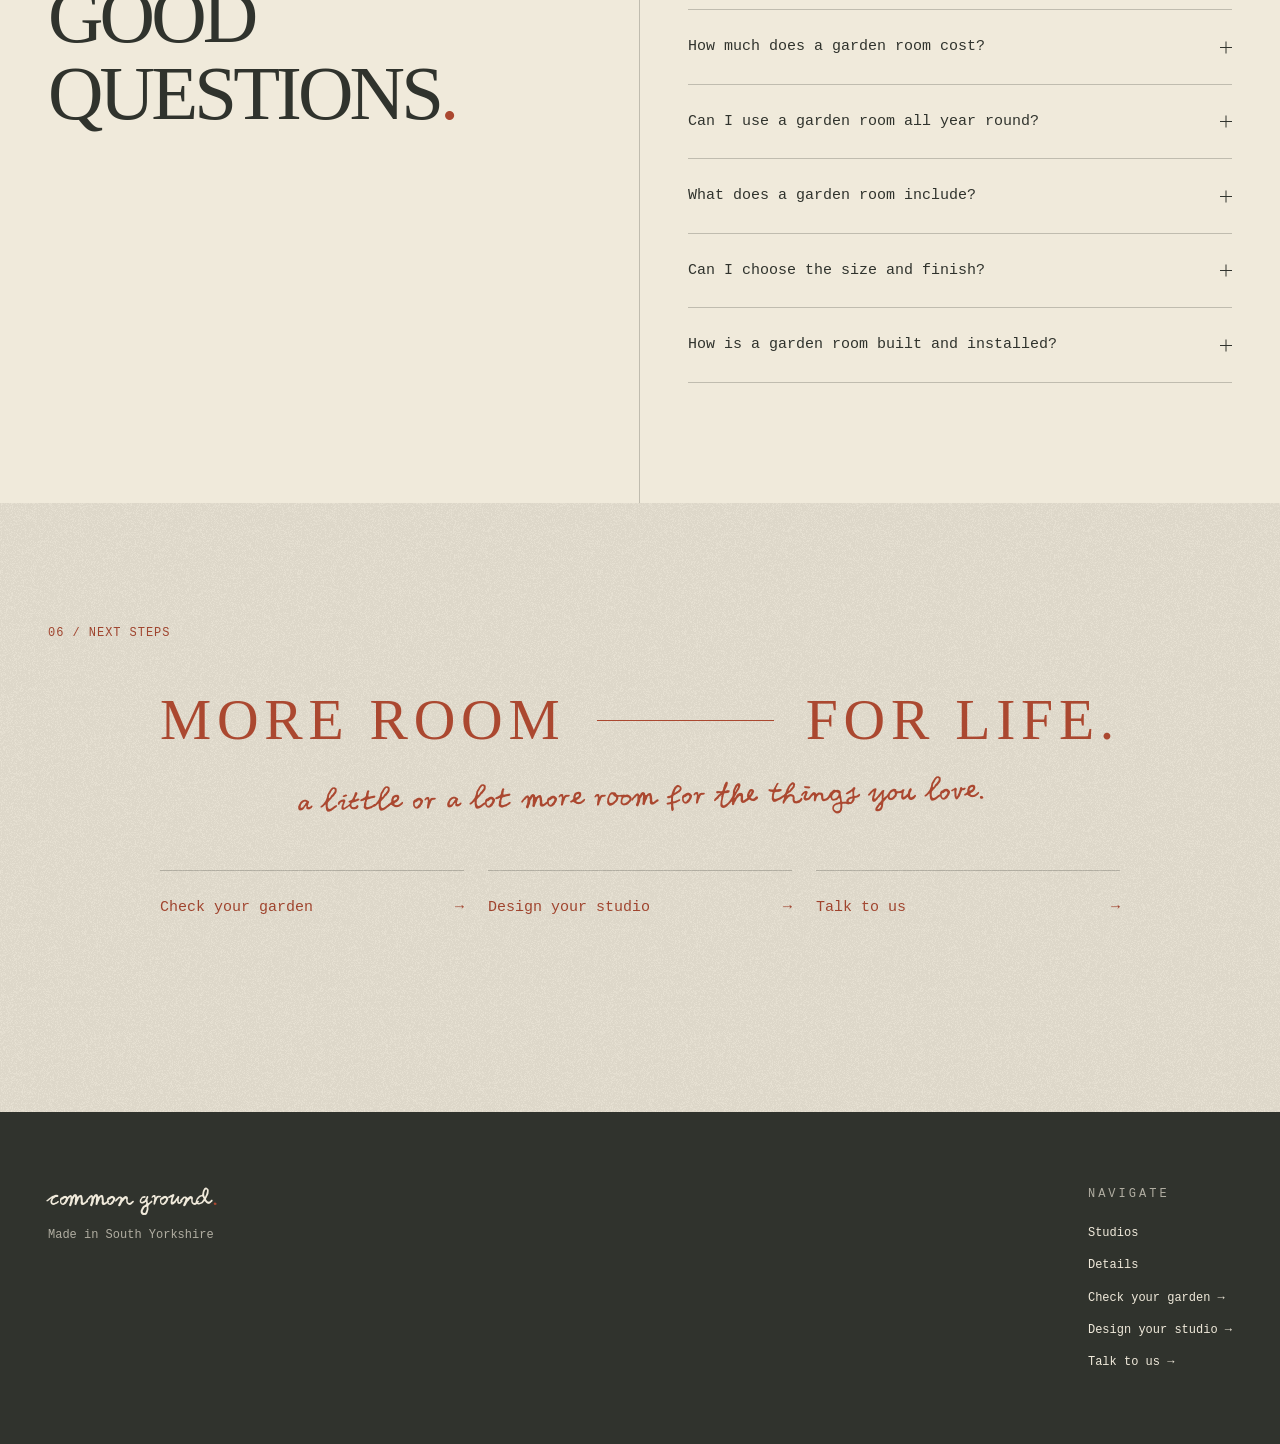
==== commit 2c2bd6f7: "Add files via upload" ====
--- a/index.html
+++ b/index.html
@@ -293,40 +293,40 @@
 <section id="process">
 
 <p class="label">03 / Process</p>
-<h2 class="section-title fade-in">make more space<span class="dot">.</span></h2>
+<h2 class="section-title fade-in">make - more - space<span class="dot">.</span></h2>
 <p class="section-description">Here's how we make it happen.</p>
 
 <ol class="process-steps">
 
 <li>
 <span class="step-number">01</span>
-<h3>Find your fit</h3>
+<h2>Find your fit</h2>
 <p>Explore what's possible in your garden.</p>
 <a href="/planning">Check your garden →</a>
 </li>
 
 <li>
 <span class="step-number">02</span>
-<h3>Make it yours</h3>
+<h2>Make it yours</h2>
 <p>Choose your studio and make it your own.</p>
 <a href="/configurator">Design your studio →</a>
 </li>
 
 <li>
 <span class="step-number">03</span>
-<h3>Made properly</h3>
+<h2>Made properly</h2>
 <p>Carefully crafted and finished in our workshop.</p>
 </li>
 
 <li>
 <span class="step-number">04</span>
-<h3>Installed by us</h3>
+<h2>Installed by us</h2>
 <p>Delivered and carefully assembled in your garden.</p>
 </li>
 
 <li>
 <span class="step-number">05</span>
-<h3>Ready to use</h3>
+<h2>Ready to use</h2>
 <p>More room to create, work, relax or simply enjoy.</p>
 </li>
 
@@ -430,8 +430,8 @@
 
 <p class="label">06 / Next steps</p>
 <div class="cta-content">
-<h2 class="fade-in">more room,<br>for life.</h2>
-<p>A little or a lot more room for the things you love.</p>
+<h2 class="dash-heading fade-in"><span>more room</span><span>for life.</span></h2>
+<p>a little or a lot more room for the things you love.</p>
 
 <div class="cta-links">
 <a href="/planning">Check your garden <span>→</span></a>
@@ -449,7 +449,7 @@
 <footer id="footer">
 
 <div class="footer-logo">
-<a href="#introduction">common ground<span class="dot">.</span></a>
+<a href="#introduction"><span class="logo">common ground<span class="dot">.</span></span></a>
 <p>Made in South Yorkshire</p>
 </div>
 
--- a/style.css
+++ b/style.css
@@ -1,17 +1,9 @@
 /*---ROOT🟧---*/
 
 @font-face {
-  font-family: 'PaintFactory';
-  src: url('./fonts/PaintFactory-Regular.woff2') format('woff2');
+  font-family: 'Common Ground';
+  src: url('./fonts/CommonGround-Regular.woff2') format('woff2');
   font-weight: 400;
-  font-style: normal;
-  font-display: swap;
-}
-
-@font-face {
-  font-family: 'PaintFactory';
-  src: url('./fonts/PaintFactory-Bold.woff2') format('woff2');
-  font-weight: 700;
   font-style: normal;
   font-display: swap;
 }
@@ -43,8 +35,9 @@
 
 --small-font: 12px;
 --medium-font: 15px;
---display: 'PaintFactory', sans-serif;
+--display: 'Georgia', serif;
 --mono: monospace;
+--handwriting: 'Common Ground', serif;
 
 }
 
@@ -63,7 +56,7 @@
 * { box-sizing: border-box; }
 html { scroll-behavior: smooth; scroll-padding-top: 76px; }
 body { margin: 0; background: var(--light); color: var(--dark); font: 400 var(--medium-font)/1.7 var(--mono); -webkit-font-smoothing: antialiased; text-rendering: optimizeLegibility; }
-h1, h2, h3 { font-family: var(--display); line-height: 1;}
+h1, h2, h3 { font-family: var(--display); line-height: 1; text-transform: uppercase; }
 h1, h2 { font-weight: 400; }
 a { color: inherit; }
 button, input, textarea, select { font: inherit; -webkit-tap-highlight-color: transparent; }
@@ -88,11 +81,47 @@
 
 /*---SHARED🟧---*/
 
+/*Logo🟧*/
+
+.logo {
+  font-family: var(--handwriting);
+}
+
 /*Studio_Colours🟧*/
 
 [data-studio="60"], .studio--60 { --studio-colour: var(--pastel-60); }
 [data-studio="90"], .studio--90 { --studio-colour: var(--pastel-90); }
 [data-studio="120"], .studio--120 { --studio-colour: var(--pastel-120); }
+
+/*Dash_Headings🟧*/
+
+/*---DASH HEADING---*/
+
+.dash-heading {
+  display: grid;
+  grid-template-columns: auto minmax(1rem, 1fr) auto;
+  align-items: center;
+  gap: 2rem;
+  width: 100%;
+  max-width: 100%;
+  box-sizing: border-box;
+}
+
+.dash-heading::before {
+  content: "";
+  height: 1px;
+  background: currentColor;
+  grid-column: 2;
+  grid-row: 1;
+}
+
+@media (max-width: 720px) {
+  .dash-heading {
+    gap: .75rem;
+    font-size: 3rem;
+    letter-spacing: -.05em;
+  }
+}
 
 /*Labels🟧*/
 
@@ -326,7 +355,7 @@
 .step-number { margin-bottom: .5rem; }
 }
 
-/*---GALLERY✅---*/
+/*---GALLERY---*/
 
 #gallery { height: 720px; }
 .gallery-statement { position: absolute; inset: 0; display: flex; flex-direction: column; align-items: center; justify-content: center; color: var(--light); }
@@ -341,7 +370,7 @@
 99%, 100% { transform: translateY(-75%); }
 }
 
-/*---ABOUT/FAQ✅---*/
+/*---ABOUT/FAQ---*/
 
 .split { display: grid; grid-template-columns: 1fr 1fr; padding: 0; }
 .split + .split { border-top: 1px solid var(--line); }
@@ -362,30 +391,29 @@
 .split-head { padding-bottom: 0; }
 }
 
-/*---CTA✅---*/
-
-#cta { position: relative; background: var(--accent); color: var(--light); }
-#cta::before { content: ""; position: absolute; inset: 0; background: url("images/noise.png") repeat; opacity: .67; pointer-events: none; }
-#cta .cta-content { max-width: 960px; margin: 3rem auto; }
-#cta h2 { margin: 0 0 1.5rem; font-size: 6rem; letter-spacing: -.05em; }
-#cta .cta-content > p { margin: 0 0 3rem; }
-#cta .cta-links { display: grid; grid-template-columns: repeat(3, 1fr); gap: 1.5rem; }
-#cta .cta-links a { display: flex; justify-content: space-between; padding: 1.5rem 0; border-top: 1px solid var(--line-on-dark); text-decoration: none; transition: border-color var(--ease); }
-#cta .cta-links a:hover { border-color: var(--light); }
-
-@media (max-width: 720px) {
-#cta h2 { font-size: 4.8rem; }
-#cta .cta-links { grid-template-columns: 1fr; gap: 0; }
-}
-
-/*---FOOTER✅---*/
-
-#footer { display: flex; justify-content: space-between; padding: 72px var(--gutter); background: var(--dark); color: var(--light); font-size: var(--small-font); }
-#footer a { text-decoration: none; transition: opacity var(--ease); }
-#footer a:hover { opacity: var(--muted); }
-.footer-logo p { opacity: var(--muted); }
-.footer-nav { display: flex; flex-direction:column; gap: 12px; }
-.footer-nav .label { margin-bottom: 6px; letter-spacing: .25em; opacity: var(--muted); }
-
-@media (max-width: 720px) {
-#footer { padding: 36px var(--gutter); }+/*---CTA---*/
+
+#cta{position:relative;background:var(--light);color:var(--accent);}
+#cta::before{content:"";position:absolute;inset:0;background:url("images/noise.png")repeat;opacity:.67;pointer-events:none;}
+#cta .cta-content{max-width:960px;margin:3rem auto;}
+#cta h2{margin:0 0 1.5rem;font-size:3.6rem;letter-spacing:.1em;}
+#cta .cta-content>p{margin:0 0 3rem;font-family:var(--handwriting);font-size:1.8rem;text-align:center;transform:rotate(-1deg);}
+#cta .cta-links{display:grid;grid-template-columns:repeat(3,1fr);gap:1.5rem;}
+#cta .cta-links a{display:flex;justify-content:space-between;padding:1.5rem 0;border-top:1px solid var(--line);text-decoration:none;transition:border-color var(--ease);}
+#cta .cta-links a:hover{border-color:var(--accent);}
+@media(max-width:720px){
+#cta h2{font-size:1.8rem;}
+#cta .cta-links{grid-template-columns:1fr;gap:0;}
+}
+
+/*---FOOTER---*/
+
+#footer{display:flex;justify-content:space-between;padding:72px var(--gutter);background:var(--dark);color:var(--light);font-size:var(--small-font);}
+#footer a{text-decoration:none;transition:opacity var(--ease);}
+#footer a:hover{opacity:var(--muted);}
+.footer-logo p{opacity:var(--muted);}
+.footer-nav{display:flex;flex-direction:column;gap:12px;}
+.footer-nav .label{margin-bottom:6px;letter-spacing:.25em;opacity:var(--muted);}
+@media(max-width:720px){
+#footer{padding:36px var(--gutter);}
+}
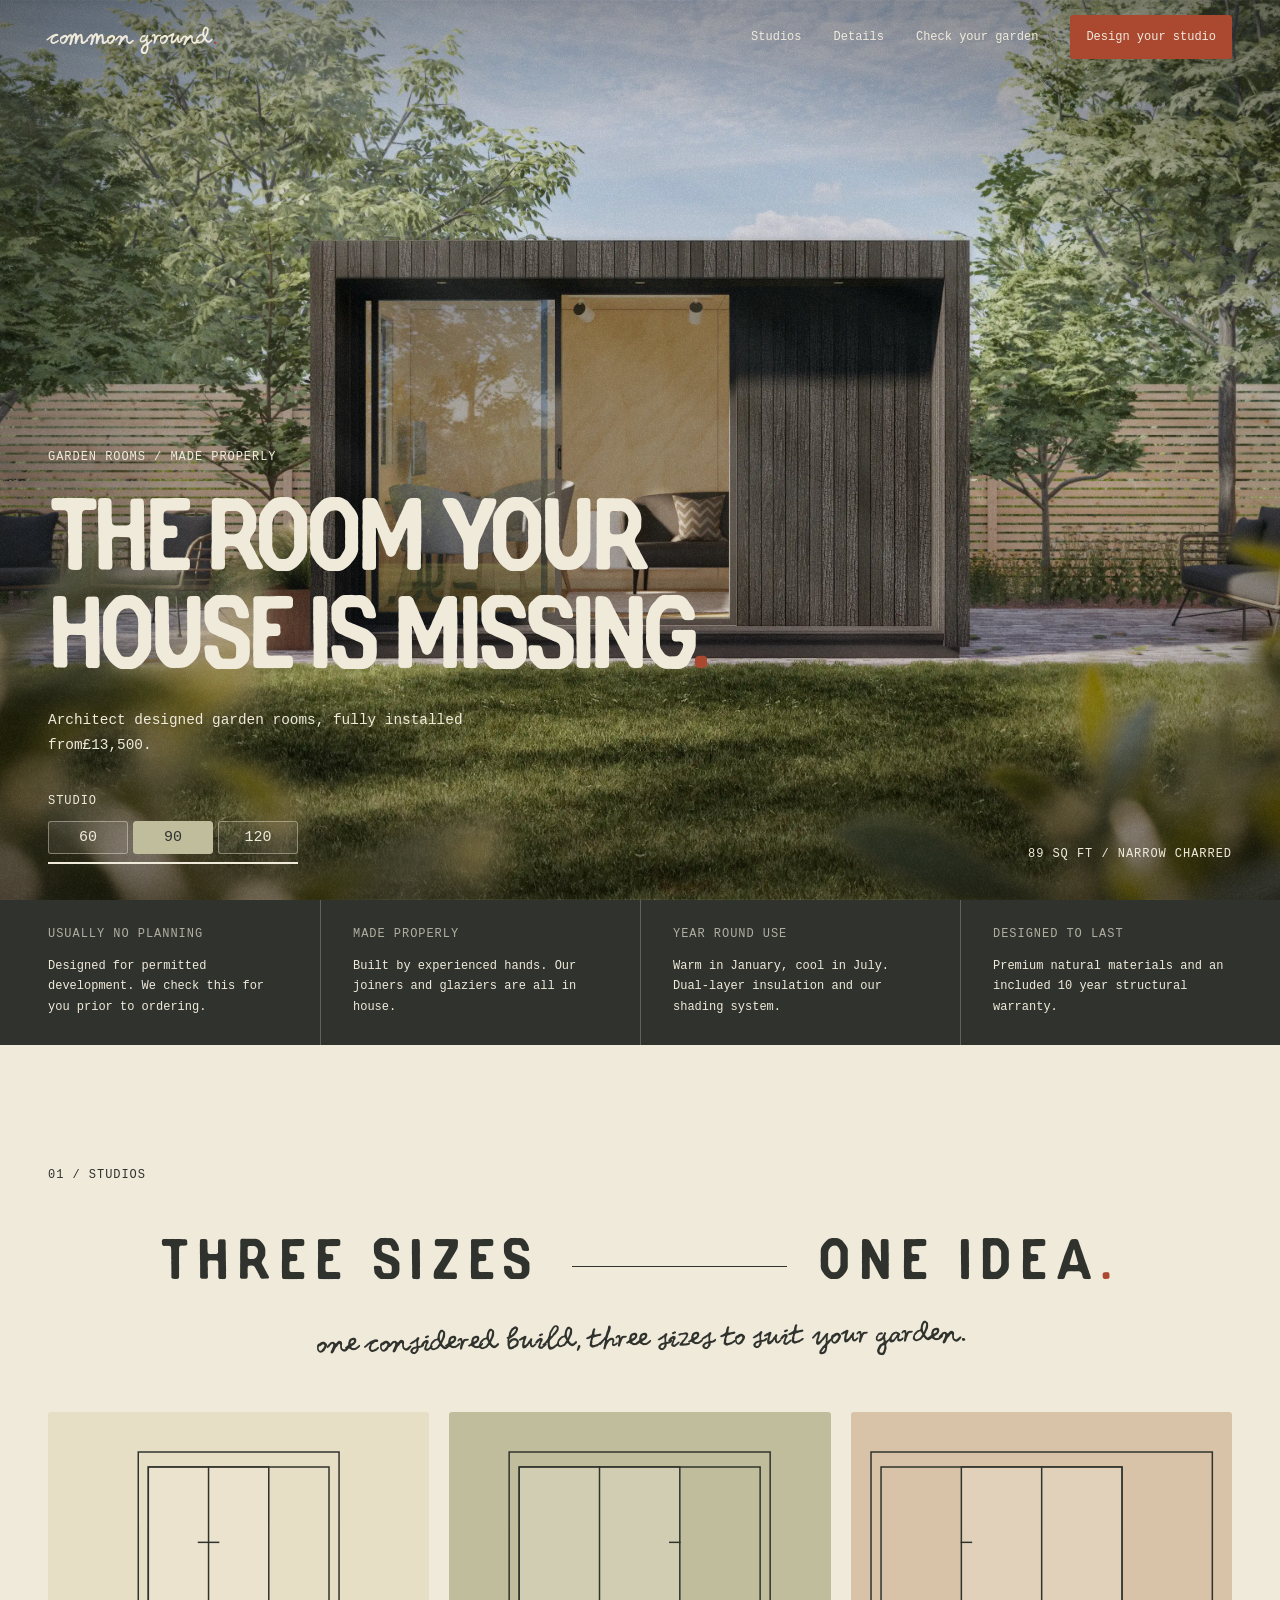
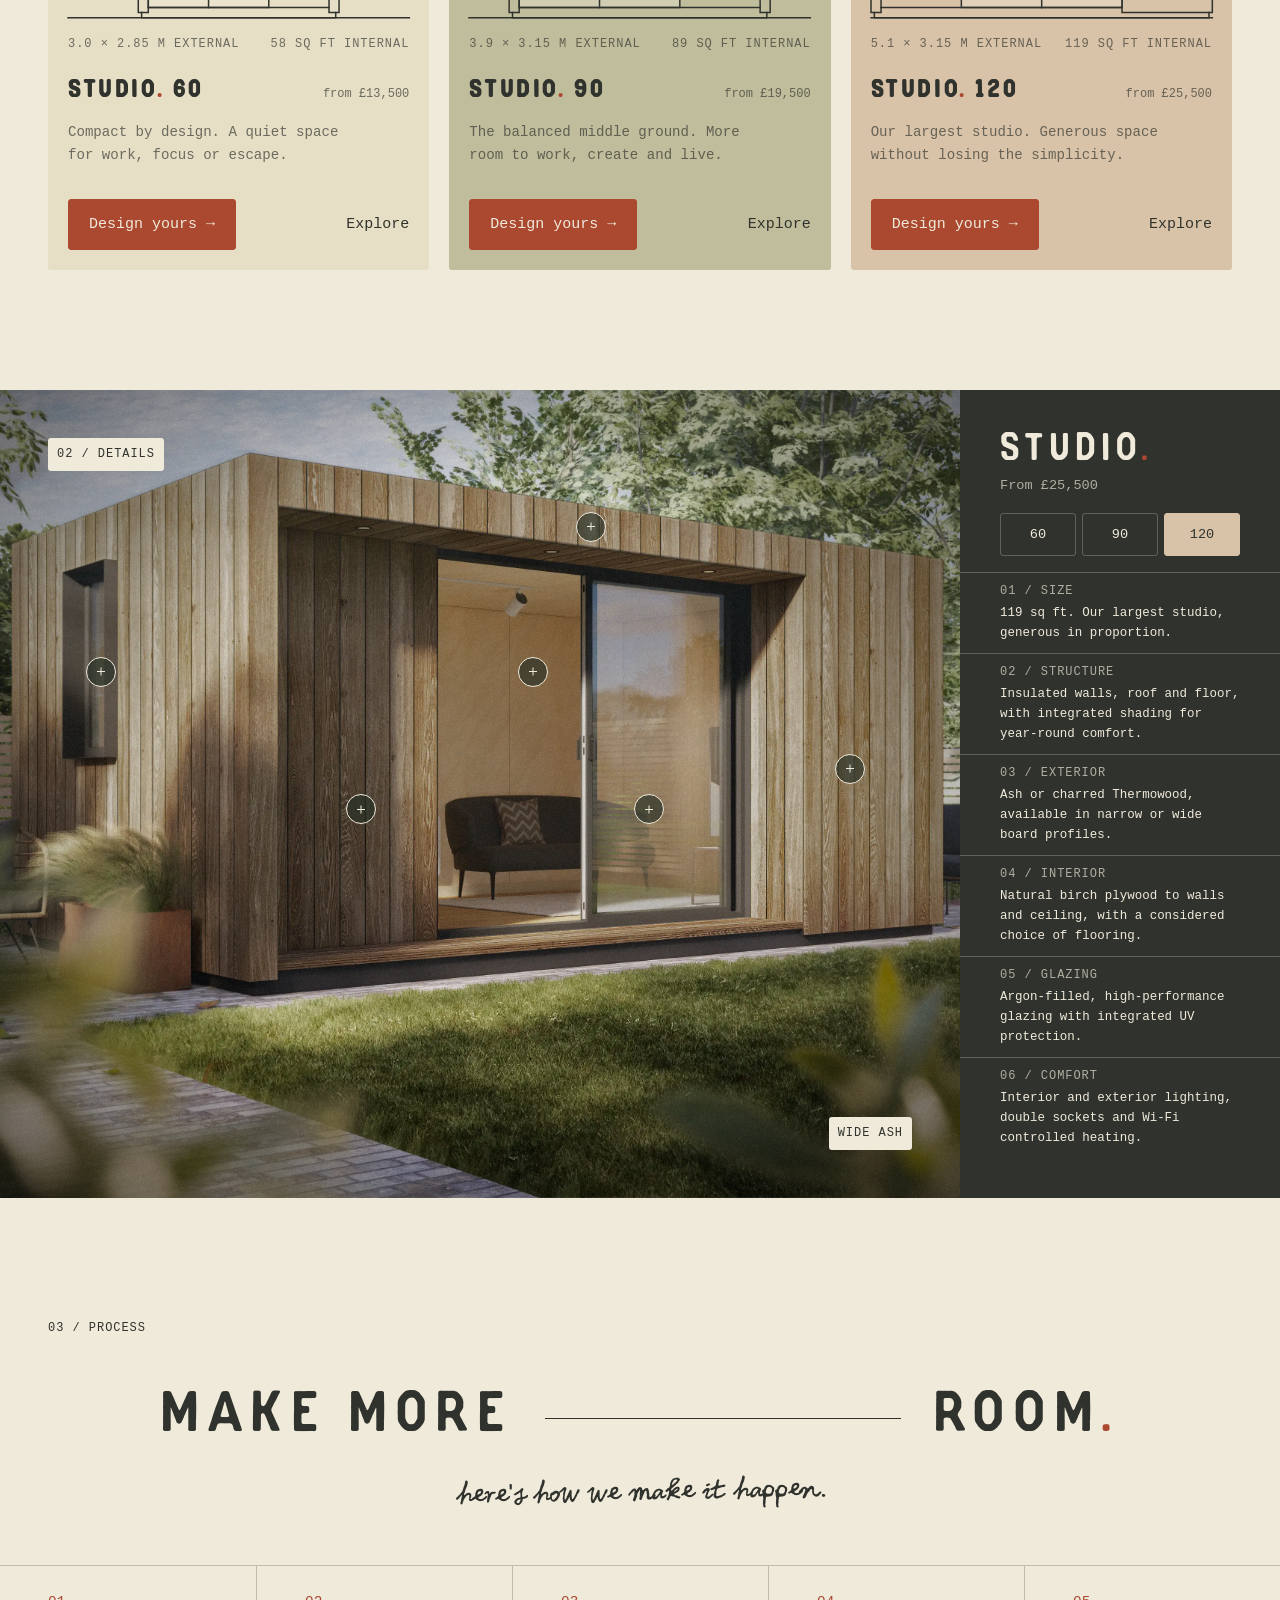
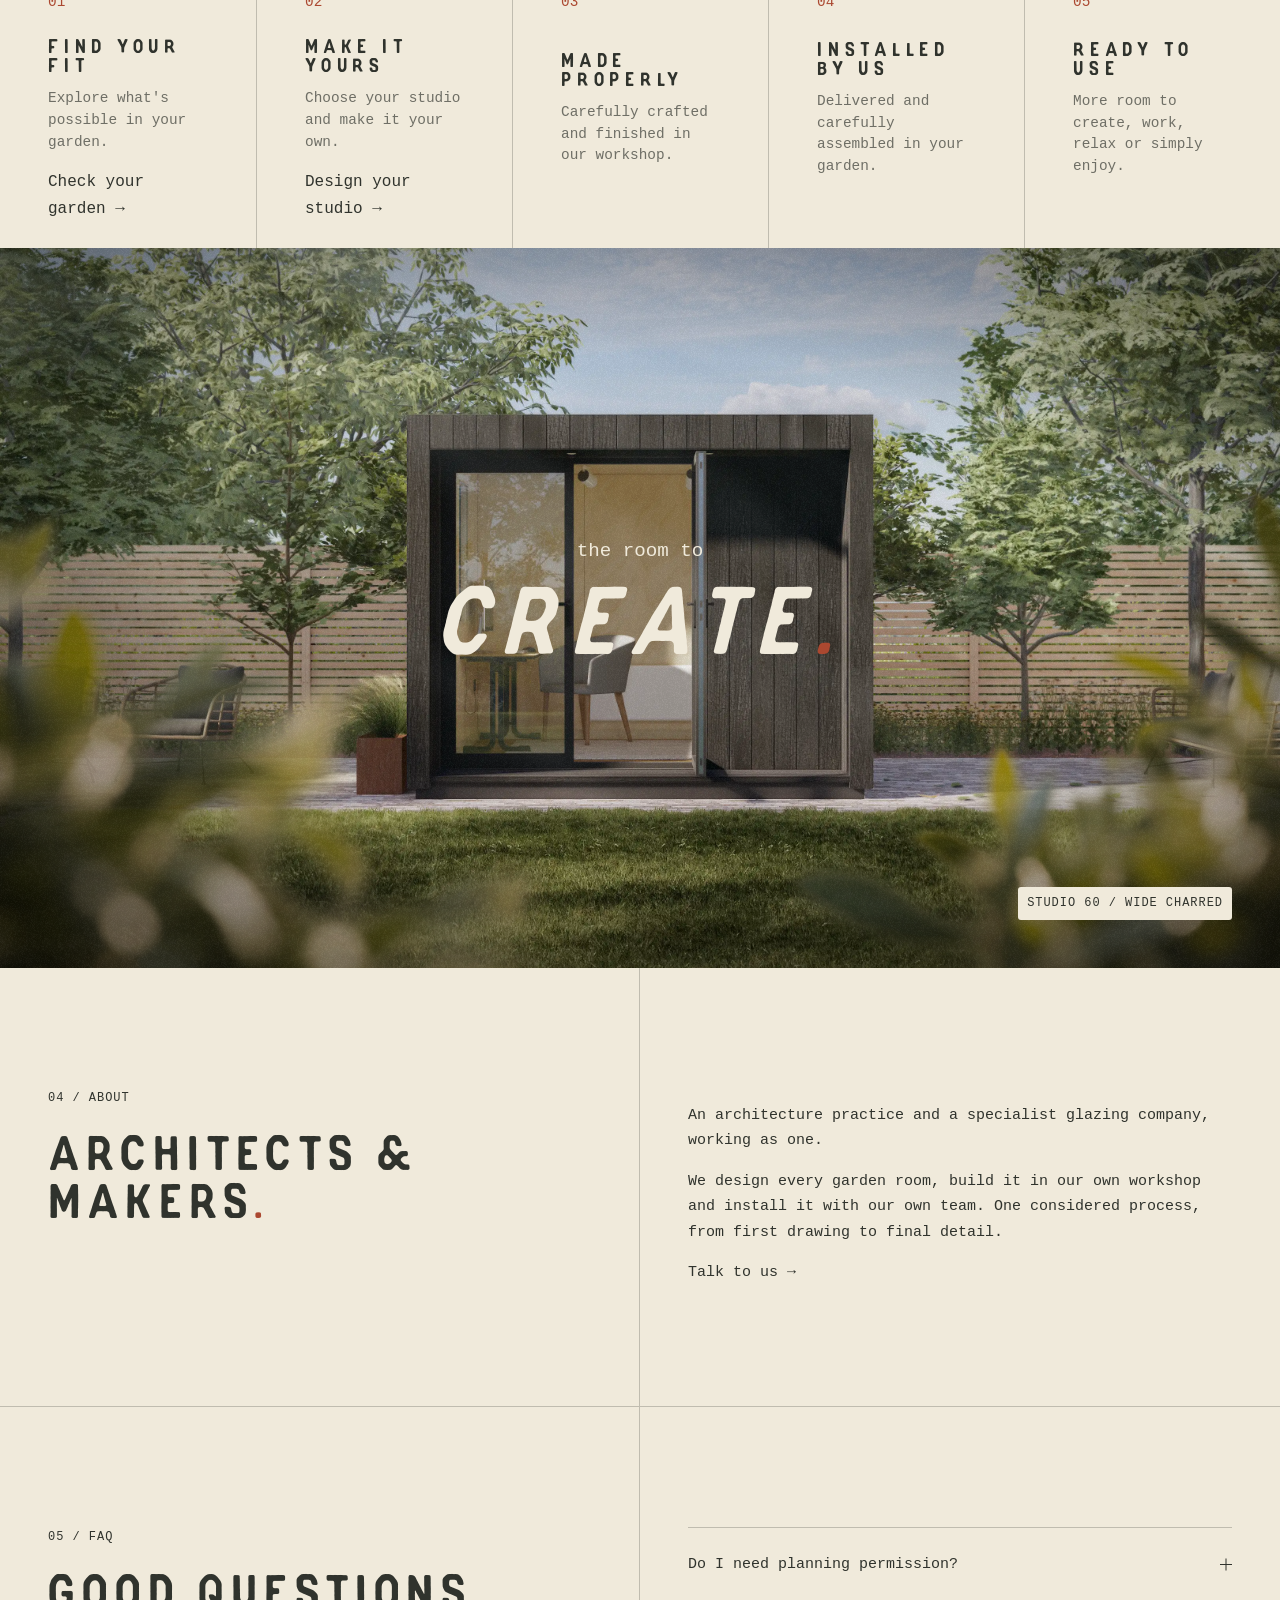
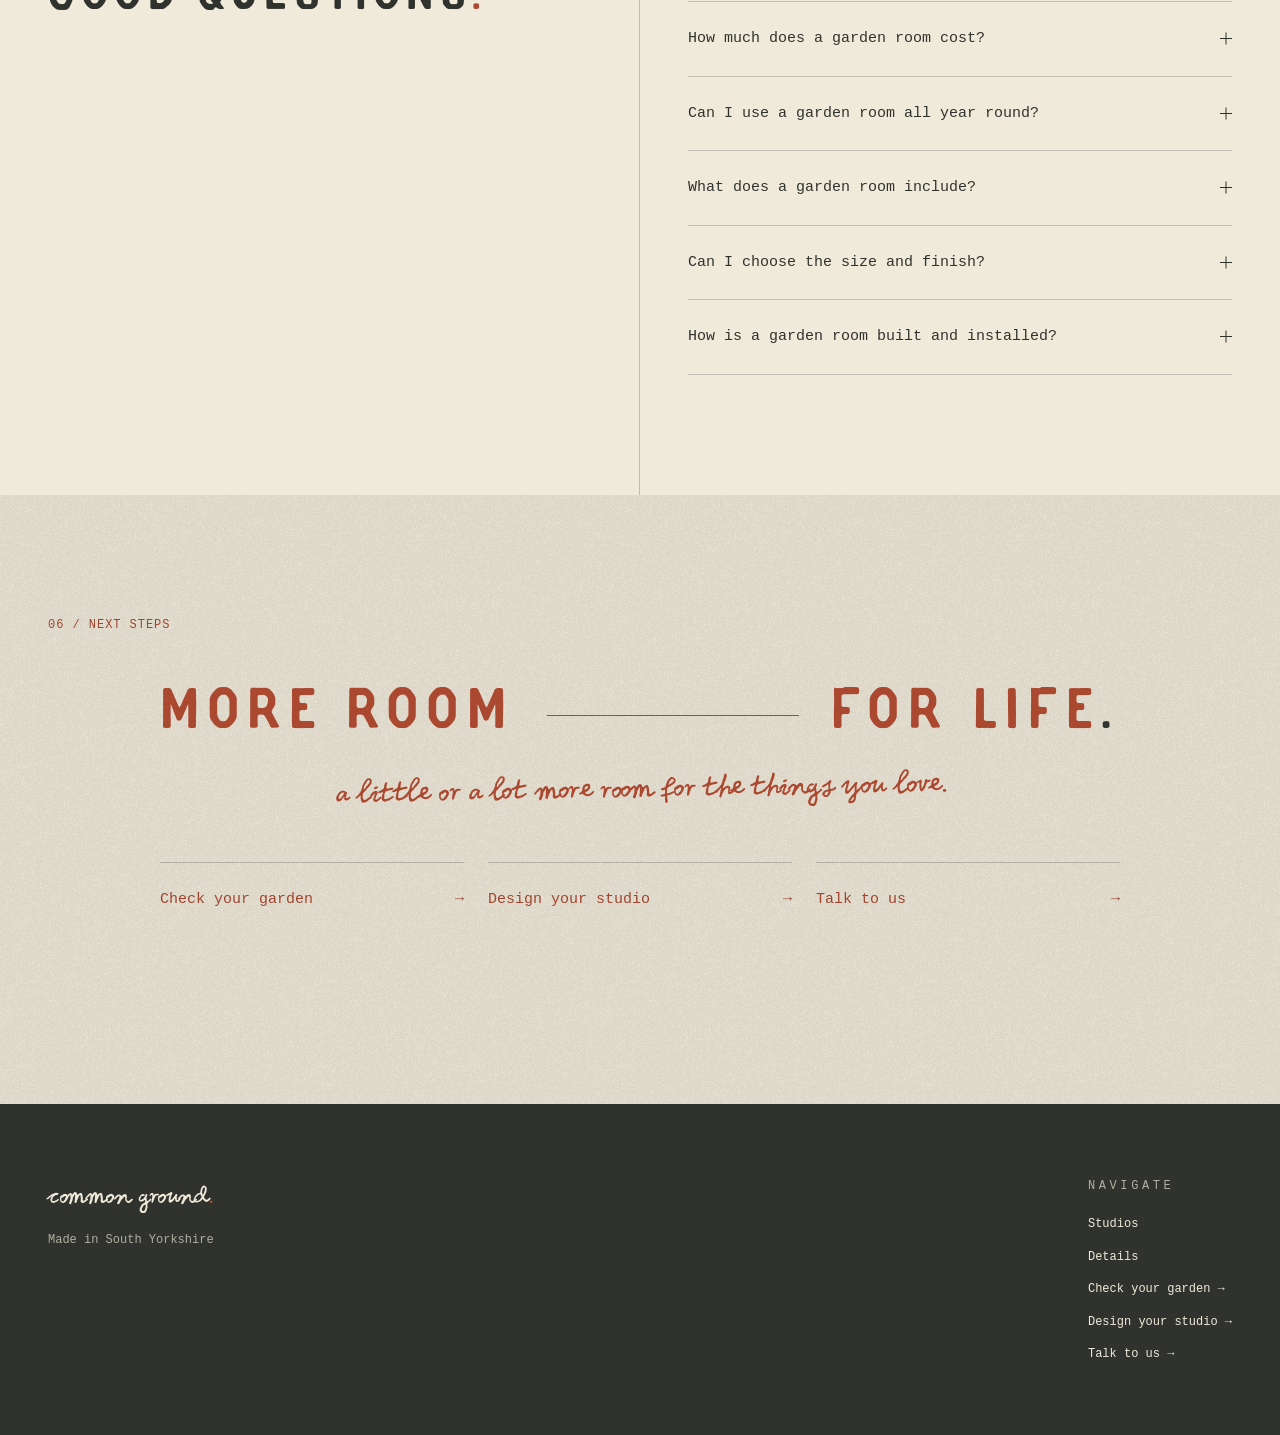
==== commit a40347e5: "Add files via upload" ====
--- a/index.html
+++ b/index.html
@@ -1,74 +1,101 @@
+<!---HEAD✅--->
+
 <!doctype html>
 <html lang="en">
 
 <head>
 <meta charset="utf-8">
 <meta name="viewport" content="width=device-width, initial-scale=1">
-<title>the room beyond.</title>
+<title>common ground. - Garden Rooms / Made Properly</title>
 <meta name="description" content="Architect-designed garden rooms, made in-house and fully installed across the UK.">
-<meta name="theme-color" content="#f4f0e7">
 <link rel="stylesheet" href="style.css">
 </head>
 
 <body>
 
-<!---NAVIGATION--->
-
-<header class="intro-header">
-<a href="/" class="intro-logo">common ground<span class="dot">.</span></a>
-<nav class="intro-nav" id="intro-navigation">
+<!---NAVIGATION✅--->
+
+<header class="site-header">
+
+<a href="/" class="site-logo">common ground<span class="dot">.</span></a>
+
+<nav class="site-nav" id="site-navigation">
 <a href="#studios">Studios</a>
 <a href="#details">Details</a>
 <a href="/planning">Check your garden</a>
 <a href="/configurator">Design your studio</a>
 </nav>
 
-<button class="intro-menu-button" type="button">
-<span class="intro-menu-icon"></span>
+<button class="site-menu-button" type="button">
+<span class="site-menu-icon"></span>
 </button>
+
 </header>
 
 <main>
 
-<!---INTRODUCTION--->
-
-<section id="introduction" class="depth">
-<div class="intro-visual">
-<div class="intro-images">
-<div class="photo-stack intro-image">
-<picture class="responsive-photo"><source media="(max-width: 720px)" srcset="images/home/micro/01.webp"><img class="bg" src="images/home/macro/01.webp" alt=""></picture>
-<img class="vegetation" src="images/vegetation.png" alt="">
-              <div class="shade"></div>
-            </div>
-            <div class="photo-stack intro-image active">
-              <picture class="responsive-photo"><source media="(max-width: 720px)" srcset="images/home/micro/02.webp"><img class="bg" src="images/home/macro/02.webp" alt=""></picture>
-              <img class="vegetation" src="images/vegetation.png" alt="">
-              <div class="shade"></div>
-            </div>
-            <div class="photo-stack intro-image">
-              <picture class="responsive-photo"><source media="(max-width: 720px)" srcset="images/home/micro/03.webp"><img class="bg" src="images/home/macro/03.webp" alt=""></picture>
-              <img class="vegetation" src="images/vegetation.png" alt="">
-              <div class="shade"></div>
-            </div>
-          </div>
-          <div class="intro-content">
-            <p class="intro-eyebrow">Garden Rooms / Made Properly</p>
-            <h1 class="intro-title">the room your house is missing<span class="dot">.</span></h1>
-            <p class="intro-copy">Architect designed garden rooms, fully installed from <span data-price="60"></span>.</p>
-            <div class="intro-studios">
-              <p class="intro-studios-label">Studio</p>
-              <div class="intro-studio-links">
-                <a href="#studio-60" data-studio="60">60</a>
-                <a href="#studio-90" data-studio="90" class="active">90</a>
-                <a href="#studio-120" data-studio="120">120</a>
-              </div>
-              <div class="intro-progress">
-                <span></span>
-              </div>
-            </div>
-          </div>
-          <p class="intro-detail" data-finish="Narrow Charred"></p>
-        </div>
+<!---HERO✅--->
+
+<section id="hero" class="depth">
+
+<div class="hero-visual">
+
+<div class="hero-images">
+
+<div class="photo-stack hero-image">
+<picture class="responsive-photo">
+<source media="(max-width: 720px)" srcset="images/home/micro/01.webp">
+<img class="bg" src="images/home/macro/01.webp" alt="Placeholder.">
+</picture>
+<img class="vegetation" src="images/vegetation.png">
+<div class="shade"></div>
+</div>
+
+<div class="photo-stack hero-image active">
+<picture class="responsive-photo">
+<source media="(max-width: 720px)" srcset="images/home/micro/02.webp">
+<img class="bg" src="images/home/macro/02.webp" alt="Placeholder.">
+</picture>
+<img class="vegetation" src="images/vegetation.png">
+<div class="shade"></div>
+</div>
+
+<div class="photo-stack hero-image">
+<picture class="responsive-photo">
+<source media="(max-width: 720px)" srcset="images/home/micro/03.webp">
+<img class="bg" src="images/home/macro/03.webp" alt="Placeholder.">
+</picture>
+<img class="vegetation" src="images/vegetation.png">
+<div class="shade"></div>
+</div>
+
+</div>
+
+<div class="hero-content">
+
+<p class="hero-eyebrow">Garden Rooms / Made Properly</p>
+<h1 class="hero-title">the room your house is missing<span class="dot">.</span></h1>
+<p class="hero-copy">Architect designed garden rooms, fully installed from<span data-price="60"></span>.</p>
+
+<div class="hero-studios">
+
+<p class="hero-studios-label">Studio</p>
+
+<div class="hero-studio-links">
+<a href="#studio-60" data-studio="60">60</a>
+<a href="#studio-90" data-studio="90" class="active">90</a>
+<a href="#studio-120" data-studio="120">120</a>
+</div>
+
+<div class="hero-progress"><span></span></div>
+
+</div>
+</div>
+
+<p class="hero-detail" data-finish="Narrow Charred"></p>
+
+</div>
+</section>
 
 <!---HIGHLIGHTS✅--->
 
@@ -97,95 +124,110 @@
 </section>
 </section>
 
-<!---STUDIOS--->
-
-      <section id="studios">
-        <header class="studios-head">
-          <p class="label">01 / Studios</p>
-          <h2 class="section-title fade-in">three sizes, one idea<span class="dot">.</span></h2>
-          <p class="section-description">The same considered build, materials, and fixation on quality. Just choose the space that suits you.</p>
-        </header>
-        <div class="studio-grid">
-          <article class="studio studio--60" id="studio-60">
-            <div class="drawing">
-              <svg class="elevation" viewBox="0 0 5100 2475">
-                <path class="outer-frame" d="M1050 0 H4050 V2400 H4000 V2475 H1100 V2400 H1050 Z"></path>
-                <path class="inner-frame" d="M1100 2400 H1200 V225 H3900 V2400 H4000"></path>
-                <rect class="glazing" x="1200" y="225" width="1800" height="2100"></rect>
-                <path class="ground" d="M0 2475 H5100"></path>
-                <path class="mullion" d="M2100 225 V2325"></path>
-                <path class="line-2" d="M1950 1350 H2250"></path>
-                <path class="line-3" d="M1200 2325 H3900"></path>
-              </svg>
-            </div>
-            <div class="dimensions">
-              <span>3.0 × 2.85 m external</span>
-              <span>58 sq ft internal</span>
-            </div>
-            <div class="studio-title">
-              <h3>studio<span class="dot">.</span> 60</h3>
-              <p class="price">from <span data-price="60"></span></p>
-            </div>
-            <p class="description">Compact by design. A quiet space for work, focus or escape.</p>
-            <div class="studio-links">
-              <a class="button primary" href="/configurator?size=60">Design yours →</a>
-              <a class="text-link studio-explore-link" href="#details" data-size="60">Explore</a>
-            </div>
-          </article>
-          <article class="studio studio--90" id="studio-90">
-            <div class="drawing">
-              <svg class="elevation" viewBox="0 0 5100 2475">
-                <path class="outer-frame" d="M600 0 H4500 V2400 H4450 V2475 H650 V2400 H600 Z"></path>
-                <path class="inner-frame" d="M650 2400 H750 V225 H4350 V2400 H4450"></path>
-                <rect class="glazing" x="750" y="225" width="2400" height="2100"></rect>
-                <path class="ground" d="M0 2475 H5100"></path>
-                <path class="mullion" d="M1950 225 V2325"></path>
-                <path class="line-2" d="M3000 1350 H3150"></path>
-                <path class="line-3" d="M750 2325 H4350"></path>
-              </svg>
-            </div>
-            <div class="dimensions">
-              <span>3.9 × 3.15 m external</span>
-              <span>89 sq ft internal</span>
-            </div>
-            <div class="studio-title">
-              <h3>studio<span class="dot">.</span> 90</h3>
-              <p class="price">from <span data-price="90"></span></p>
-            </div>
-            <p class="description">The balanced middle ground. More room to work, create and live.</p>
-            <div class="studio-links">
-              <a class="button primary" href="/configurator?size=90">Design yours →</a>
-              <a class="text-link studio-explore-link" href="#details" data-size="90">Explore</a>
-            </div>
-          </article>
-          <article class="studio studio--120" id="studio-120">
-            <div class="drawing">
-              <svg class="elevation" viewBox="0 0 5100 2475">
-                <path class="outer-frame" d="M0 0 H5100 V2400 H5050 V2475 H50 V2400 H0 Z"></path>
-                <path class="inner-frame" d="M50 2400 H150 V225 H3750 V2400 H5050"></path>
-                <rect class="glazing" x="1350" y="225" width="2400" height="2100"></rect>
-                <path class="ground" d="M0 2475 H5100"></path>
-                <path class="mullion" d="M2550 225 V2325"></path>
-                <path class="line-2" d="M1350 1350 H1500"></path>
-                <path class="line-3" d="M150 2325 H3750"></path>
-              </svg>
-            </div>
-            <div class="dimensions">
-              <span>5.1 × 3.15 m external</span>
-              <span>119 sq ft internal</span>
-            </div>
-            <div class="studio-title">
-              <h3>studio<span class="dot">.</span> 120</h3>
-              <p class="price">from <span data-price="120"></span></p>
-            </div>
-            <p class="description">Our largest studio. Generous space without losing the simplicity.</p>
-            <div class="studio-links">
-              <a class="button primary" href="/configurator?size=120">Design yours →</a>
-              <a class="text-link studio-explore-link" href="#details" data-size="120">Explore</a>
-            </div>
-          </article>
-        </div>
-      </section>
+<!---STUDIOS✅--->
+
+<section id="studios">
+
+<header class="section-intro">
+<p class="label">01 / Studios</p>
+<h2 class="section-title fade-in"><span>three sizes</span><span>one idea<span class="dot">.</span></span></h2>
+<p>one considered build, three sizes to suit your garden.</p>
+</header>
+
+<div class="studio-grid">
+
+<article class="studio studio--60" id="studio-60">
+<div class="drawing">
+<svg class="elevation" viewBox="0 0 5100 2475">
+<path class="line" d="M1050 0 H4050 V2400 H4000 V2475 H1100 V2400 H1050 Z"></path>
+<path class="line" d="M1100 2400 H1200 V225 H3900 V2400 H4000"></path>
+<rect class="glazing" x="1200" y="225" width="1800" height="2100"></rect>
+<path class="line" d="M0 2475 H5100"></path>
+<path class="line" d="M2100 225 V2325"></path>
+<path class="line" d="M1950 1350 H2250"></path>
+<path class="line" d="M1200 2325 H3900"></path>
+</svg>
+</div>
+
+<div class="dimensions">
+<span>3.0 × 2.85 m external</span>
+<span>58 sq ft internal</span>
+</div>
+
+<div class="studio-title">
+<h3>studio<span class="dot">.</span> 60</h3>
+<p class="price">from <span data-price="60"></span></p>
+</div>
+
+<p class="description">Compact by design. A quiet space for work, focus or escape.</p>
+<div class="studio-links">
+<a class="button primary" href="/configurator?size=60">Design yours →</a>
+<a class="text-link studio-explore-link" href="#details" data-size="60">Explore</a>
+</div>
+</article>
+
+<article class="studio studio--90" id="studio-90">
+<div class="drawing">
+<svg class="elevation" viewBox="0 0 5100 2475">
+<path class="line" d="M600 0 H4500 V2400 H4450 V2475 H650 V2400 H600 Z"></path>
+<path class="line" d="M650 2400 H750 V225 H4350 V2400 H4450"></path>
+<rect class="glazing" x="750" y="225" width="2400" height="2100"></rect>
+<path class="line" d="M0 2475 H5100"></path>
+<path class="line" d="M1950 225 V2325"></path>
+<path class="line" d="M3000 1350 H3150"></path>
+<path class="line" d="M750 2325 H4350"></path>
+</svg>
+</div>
+
+<div class="dimensions">
+<span>3.9 × 3.15 m external</span>
+<span>89 sq ft internal</span>
+</div>
+
+<div class="studio-title">
+<h3>studio<span class="dot">.</span> 90</h3>
+<p class="price">from <span data-price="90"></span></p>
+</div>
+
+<p class="description">The balanced middle ground. More room to work, create and live.</p>
+<div class="studio-links">
+<a class="button primary" href="/configurator?size=90">Design yours →</a>
+<a class="text-link studio-explore-link" href="#details" data-size="90">Explore</a>
+</div>
+</article>
+
+<article class="studio studio--120" id="studio-120">
+<div class="drawing">
+<svg class="elevation" viewBox="0 0 5100 2475">
+<path class="line" d="M0 0 H5100 V2400 H5050 V2475 H50 V2400 H0 Z"></path>
+<path class="line" d="M50 2400 H150 V225 H3750 V2400 H5050"></path>
+<rect class="glazing" x="1350" y="225" width="2400" height="2100"></rect>
+<path class="line" d="M0 2475 H5100"></path>
+<path class="line" d="M2550 225 V2325"></path>
+<path class="line" d="M1350 1350 H1500"></path>
+<path class="line" d="M150 2325 H3750"></path>
+</svg>
+</div>
+
+<div class="dimensions">
+<span>5.1 × 3.15 m external</span>
+<span>119 sq ft internal</span>
+</div>
+
+<div class="studio-title">
+<h3>studio<span class="dot">.</span> 120</h3>
+<p class="price">from <span data-price="120"></span></p>
+</div>
+
+<p class="description">Our largest studio. Generous space without losing the simplicity.</p>
+<div class="studio-links">
+<a class="button primary" href="/configurator?size=120">Design yours →</a>
+<a class="text-link studio-explore-link" href="#details" data-size="120">Explore</a>
+</div>
+</article>
+
+</div>
+</section>
 
 <!---DETAILS✅--->
 
@@ -215,26 +257,26 @@
 
 <div class="hotspot-set" data-studio="60" hidden>
 <button class="hotspot" data-note="Cladding." style="left:33%;top:50%"></button>
-<button class="hotspot" data-note="Door." style="left:69%;top:50%"></button>
-<button class="hotspot" data-note="Interior." style="left:57%;top:33%"></button>
-<button class="hotspot" data-note="Structure." style="left:60%;top:18%"></button>
+<button class="hotspot" data-note="A pair of glazed French doors open onto the garden, bringing in natural light and a sense of openness." style="left:69%;top:50%"></button>
+<button class="hotspot" data-note="A warm, understated interior finished in birch plywood creates a calm, natural space ready to make your own." style="left:57%;top:33%"></button>
+<button class="hotspot" data-note="A carefully considered timber structure combines dual-layer insulation with an overhanging entrance for added shade and shelter." style="left:60%;top:18%"></button>
 <button class="hotspot" data-note="A carefully positioned, shaded opening window brings in natural light, fresh air and framed views of the garden." style="left:25%;top:33%"></button>
 </div>
 
 <div class="hotspot-set" data-studio="90" hidden>
 <button class="hotspot" data-note="Cladding." style="left:78%;top:50%"></button>
-<button class="hotspot" data-note="Door." style="left:45%;top:50%"></button>
-<button class="hotspot" data-note="Interior." style="left:60%;top:33%"></button>
-<button class="hotspot" data-note="Structure." style="left:60%;top:15%"></button>
+<button class="hotspot" data-note="A generous glazed sliding door connects the studio to the garden, bringing in natural light and framed views outside." style="left:45%;top:50%"></button>
+<button class="hotspot" data-note="A warm, understated interior finished in birch plywood creates a calm, natural space ready to make your own." style="left:60%;top:33%"></button>
+<button class="hotspot" data-note="A carefully considered timber structure combines dual-layer insulation with an overhanging entrance for added shade and shelter." style="left:60%;top:15%"></button>
 <button class="hotspot" data-note="A carefully positioned, shaded opening window brings in natural light, fresh air and framed views of the garden." style="left:18%;top:33%"></button>
 </div>
 
 <div class="hotspot-set" data-studio="120" hidden>
 <button class="hotspot" data-note="Cladding." style="left:36%;top:50%"></button>
-<button class="hotspot" data-note="Door." style="left:66%;top:50%"></button>
-<button class="hotspot" data-note="Interior." style="left:54%;top:33%"></button>
+<button class="hotspot" data-note="A generous glazed sliding door connects the studio to the garden, bringing in natural light and framed views outside." style="left:66%;top:50%"></button>
+<button class="hotspot" data-note="A warm, understated interior finished in birch plywood creates a calm, natural space ready to make your own." style="left:54%;top:33%"></button>
 <button class="hotspot" data-note="Storage." style="left:87%;top:45%"></button>
-<button class="hotspot" data-note="Structure." style="left:60%;top:15%"></button>
+<button class="hotspot" data-note="A carefully considered timber structure combines dual-layer insulation with an overhanging entrance for added shade and shelter." style="left:60%;top:15%"></button>
 <button class="hotspot" data-note="A carefully positioned, shaded opening window brings in natural light, fresh air and framed views of the garden." style="left:9%;top:33%"></button>
 </div>
 
@@ -292,41 +334,43 @@
 
 <section id="process">
 
+<header class="section-intro">
 <p class="label">03 / Process</p>
-<h2 class="section-title fade-in">make - more - space<span class="dot">.</span></h2>
-<p class="section-description">Here's how we make it happen.</p>
+<h2 class="section-title fade-in"><span>make more</span><span>room<span class="dot">.</span></span></h2>
+<p>here's how we make it happen.</p>
+</header>
 
 <ol class="process-steps">
 
 <li>
 <span class="step-number">01</span>
-<h2>Find your fit</h2>
+<h2>find your fit</h2>
 <p>Explore what's possible in your garden.</p>
 <a href="/planning">Check your garden →</a>
 </li>
 
 <li>
 <span class="step-number">02</span>
-<h2>Make it yours</h2>
+<h2>make it yours</h2>
 <p>Choose your studio and make it your own.</p>
 <a href="/configurator">Design your studio →</a>
 </li>
 
 <li>
 <span class="step-number">03</span>
-<h2>Made properly</h2>
+<h2>made properly</h2>
 <p>Carefully crafted and finished in our workshop.</p>
 </li>
 
 <li>
 <span class="step-number">04</span>
-<h2>Installed by us</h2>
+<h2>installed by us</h2>
 <p>Delivered and carefully assembled in your garden.</p>
 </li>
 
 <li>
 <span class="step-number">05</span>
-<h2>Ready to use</h2>
+<h2>ready to use</h2>
 <p>More room to create, work, relax or simply enjoy.</p>
 </li>
 
@@ -368,7 +412,7 @@
 <div class="split-head">
 
 <p class="label">04 / About</p>
-<h2 class="split-title fade-in">architects and makers<span class="dot">.</span></h2>
+<h2 class="split-title fade-in">architects & makers<span class="dot">.</span></h2>
 </div>
 
 <div class="split-body">
@@ -429,8 +473,8 @@
 <section id="cta">
 
 <p class="label">06 / Next steps</p>
-<div class="cta-content">
-<h2 class="dash-heading fade-in"><span>more room</span><span>for life.</span></h2>
+<div class="cta-content section-intro">
+<h2 class="section-title fade-in"><span>more room</span><span>for life<span class="dot-dark">.</span></span></h2>
 <p>a little or a lot more room for the things you love.</p>
 
 <div class="cta-links">
--- a/style.css
+++ b/style.css
@@ -8,6 +8,14 @@
   font-display: swap;
 }
 
+@font-face {
+  font-family: 'Paint Factory';
+  src: url('./fonts/PaintFactory-Regular.woff2') format('woff2');
+  font-weight: 400;
+  font-style: normal;
+  font-display: swap;
+}
+
 :root {
 
 /*Colours🟧*/
@@ -27,15 +35,15 @@
 
 --gutter: 48px;
 --section-gutter: 120px;
---round: 6px;
+--round: 3px;
 --ease: .25s ease;
 --muted: .67;
 
 /*Typography🟧*/
 
---small-font: 12px;
+--regular-font: 12px;
 --medium-font: 15px;
---display: 'Georgia', serif;
+--display: 'Paint Factory', sans-serif;
 --mono: monospace;
 --handwriting: 'Common Ground', serif;
 
@@ -56,7 +64,7 @@
 * { box-sizing: border-box; }
 html { scroll-behavior: smooth; scroll-padding-top: 76px; }
 body { margin: 0; background: var(--light); color: var(--dark); font: 400 var(--medium-font)/1.7 var(--mono); -webkit-font-smoothing: antialiased; text-rendering: optimizeLegibility; }
-h1, h2, h3 { font-family: var(--display); line-height: 1; text-transform: uppercase; }
+h1, h2, h3 { font-family: var(--display); line-height: 1;}
 h1, h2 { font-weight: 400; }
 a { color: inherit; }
 button, input, textarea, select { font: inherit; -webkit-tap-highlight-color: transparent; }
@@ -66,68 +74,110 @@
 section[id] { scroll-margin-top: 72px; }
 img { display: block; max-width: 100%; }
 ::selection { background: var(--accent); color: var(--light); }
-.dot { color: var(--accent); }
-.section-title { margin: 2rem 0 1rem; font-size: 4.5rem; letter-spacing: -.04em; }
-.section-description { max-width: 480px; margin: 0 0 3rem; }
-
-@media (max-width: 900px) {
-.section-title { font-size: 2.8rem; }
-}
-
-@media (max-width: 600px) {
-.section-title { font-size: 2.4rem; }
-.section-description { margin-bottom: 2rem; }
-}
+
+.dot{color:var(--accent);}
+.dot-dark{color:var(--dark);}
 
 /*---SHARED🟧---*/
 
-/*Logo🟧*/
-
-.logo {
-  font-family: var(--handwriting);
-}
-
-/*Studio_Colours🟧*/
-
-[data-studio="60"], .studio--60 { --studio-colour: var(--pastel-60); }
-[data-studio="90"], .studio--90 { --studio-colour: var(--pastel-90); }
-[data-studio="120"], .studio--120 { --studio-colour: var(--pastel-120); }
-
-/*Dash_Headings🟧*/
-
-/*---DASH HEADING---*/
-
-.dash-heading {
+/*Section_Intro🟧*/
+
+.section-intro {
+  width: 100%;
+  max-width: 960px;
+  margin: 0 auto 3rem;
+  text-align: center;
+}
+
+.section-intro > .label {
+  width: calc(100vw - 2 * var(--gutter));
+  margin-left: calc(50% - 50vw + var(--gutter));
+  text-align: left;
+}
+
+.section-title {
   display: grid;
   grid-template-columns: auto minmax(1rem, 1fr) auto;
   align-items: center;
   gap: 2rem;
   width: 100%;
-  max-width: 100%;
-  box-sizing: border-box;
-}
-
-.dash-heading::before {
+  margin: 3rem auto 1.5rem;
+  font-size: 3.6rem;
+  letter-spacing: .15em;
+}
+
+.section-title::before {
   content: "";
   height: 1px;
   background: currentColor;
   grid-column: 2;
   grid-row: 1;
+  transform: translateY(4px);
+}
+
+.section-intro > p:not(.label) {
+  margin: 0 auto;
+  font-family: var(--handwriting);
+  font-size: 1.8rem;
+  letter-spacing: -.05em;
+  text-align: center;
+  transform: rotate(-1deg);
 }
 
 @media (max-width: 720px) {
-  .dash-heading {
-    gap: .75rem;
-    font-size: 3rem;
-    letter-spacing: -.05em;
+  .section-title {
+    display: flex;
+    flex-direction: column;
+    align-items: center;
+    justify-content: center;
+    width: 100%;
+    margin: 2rem auto 1.25rem;
+    gap: .05em;
+    text-align: center;
+    font-size: clamp(2rem, 8vw, 2.5rem);
+    line-height: 1.05;
+    letter-spacing: .08em;
   }
-}
+
+  .section-title {
+    position: relative;
+    isolation: isolate;
+  }
+
+  .section-title > span {
+    display: block;
+    width: 100%;
+    text-align: center;
+  }
+
+  .section-intro > p:not(.label) {
+    margin: 0 auto;
+    font-size: 1.4rem;
+    text-align: center;
+  }
+}
+
+
+
+/*Logo🟧*/
+
+.logo {
+  font-family: var(--handwriting);
+}
+
+/*Studio_Colours🟧*/
+
+[data-studio="60"], .studio--60 { --studio-colour: var(--pastel-60); }
+[data-studio="90"], .studio--90 { --studio-colour: var(--pastel-90); }
+[data-studio="120"], .studio--120 { --studio-colour: var(--pastel-120); }
+
+
 
 /*Labels🟧*/
 
-.label, .intro-eyebrow, .intro-studios-label, .intro-detail,
+.label, .hero-eyebrow, .hero-studios-label, .hero-detail,
 .highlight-label, .details-spec h3, .photo-label, .photo-caption,
-.dimensions { font-size: var(--small-font); font-weight: 400; text-transform: uppercase; letter-spacing: .08em; }
+.dimensions { font-size: var(--regular-font); font-weight: 400; text-transform: uppercase; letter-spacing: .08em; }
 .label { margin: 0; }
 .photo-label, .photo-caption { position: absolute; z-index: 4; margin: 0; padding: 6px 9px; border-radius: var(--round); background: var(--light); color: var(--dark); }
 .photo-label { top: var(--gutter); left: var(--gutter); }
@@ -145,7 +195,7 @@
 /*Images🟧*/
 
 .photo-stack { position: relative; overflow: hidden; isolation: isolate; }
-.intro-images .photo-stack { position: absolute; inset: 0; }
+.hero-images .photo-stack { position: absolute; inset: 0; }
 .bg, .vegetation, .shade, .responsive-photo { position: absolute; inset: 0; width: 100%; height: 100%; }
 .bg { z-index: 0; object-fit: cover; }
 .vegetation { z-index: 1; object-fit: cover; opacity: .9; pointer-events: none; transform: translateY(calc(var(--p, 0) * 30px)) scale(1.2); will-change: transform; }
@@ -155,9 +205,9 @@
 
 /*Progress🟧*/
 
-.intro-progress { width: 100%; height: 2px; margin-top: 8px; overflow: hidden; background: rgba(244, 240, 231, .3); }
-.intro-progress span { display: block; width: 100%; height: 100%; background: var(--light); transform: scaleX(0); transform-origin: left; }
-.intro-progress.running span { animation: hero-progress 6.5s linear forwards; }
+.hero-progress { width: 100%; height: 2px; margin-top: 8px; overflow: hidden; background: rgba(244, 240, 231, .3); }
+.hero-progress span { display: block; width: 100%; height: 100%; background: var(--light); transform: scaleX(0); transform-origin: left; }
+.hero-progress.running span { animation: hero-progress 6.5s linear forwards; }
 
 @keyframes hero-progress {
 to { transform: scaleX(1); }
@@ -170,67 +220,67 @@
 
 /*---NAVIGATION🟧---*/
 
-.intro-header { position: fixed; inset: 0 0 auto; z-index: 100; display: flex; align-items: center; justify-content: space-between; width: 100%; padding: 15px var(--gutter); border-bottom: 1px solid transparent; color: var(--light); transition: background .3s, color .3s, border-color .3s; }
-.intro-header.scrolled, .intro-header.menu-open { border-bottom-color: var(--line); background: var(--glass); color: var(--dark); -webkit-backdrop-filter: blur(9px); backdrop-filter: blur(9px); }
-.intro-logo, .footer-logo > a { font: 24px var(--display); letter-spacing: -.04em; text-decoration: none; white-space: nowrap; }
-.intro-nav { display: flex; align-items: center; gap: 32px; }
-.intro-nav a { position: relative; color: inherit; font-size: var(--small-font); text-decoration: none; }
-.intro-nav a:not(:last-child)::after { position: absolute; right: 0; bottom: -5px; left: 0; height: 1px; background: currentColor; content: ""; transform: scaleX(0); transform-origin: right; transition: transform var(--ease); }
-.intro-nav a:not(:last-child):hover::after { transform: scaleX(1); transform-origin: left; }
-.intro-nav a:last-child { padding: 11px 15px; border: 1px solid var(--accent); border-radius: var(--round); background: var(--accent); color: var(--light); transition: background var(--ease), border-color var(--ease); }
-.intro-nav a:last-child:hover { border-color: var(--dark); background: var(--dark); }
-.intro-menu-button { display: none; }
+.site-header { position: fixed; inset: 0 0 auto; z-index: 100; display: flex; align-items: center; justify-content: space-between; width: 100%; padding: 15px var(--gutter); border-bottom: 1px solid transparent; color: var(--light); transition: background .3s, color .3s, border-color .3s; }
+.site-header.scrolled, .site-header.menu-open { border-bottom-color: var(--line); background: var(--glass); color: var(--dark); -webkit-backdrop-filter: blur(9px); backdrop-filter: blur(9px); }
+.site-logo { font: 24px var(--handwriting); letter-spacing: -.04em; text-decoration: none; white-space: nowrap; }
+.site-nav { display: flex; align-items: center; gap: 32px; }
+.site-nav a { position: relative; color: inherit; font-size: var(--regular-font); text-decoration: none; }
+.site-nav a:not(:last-child)::after { position: absolute; right: 0; bottom: -5px; left: 0; height: 1px; background: currentColor; content: ""; transform: scaleX(0); transform-origin: right; transition: transform var(--ease); }
+.site-nav a:not(:last-child):hover::after { transform: scaleX(1); transform-origin: left; }
+.site-nav a:last-child { padding: 11px 15px; border: 1px solid var(--accent); border-radius: var(--round); background: var(--accent); color: var(--light); transition: background var(--ease), border-color var(--ease); }
+.site-nav a:last-child:hover { border-color: var(--dark); background: var(--dark); }
+.site-menu-button { display: none; }
 
 @media (max-width: 860px) {
-.intro-header { padding-block: 12px; }
-.intro-logo { font-size: 20px; }
-.intro-menu-button { display: grid; place-items: center; width: 42px; height: 42px; padding: 0; border: 1px solid currentColor; border-radius: 50%; background: transparent; color: inherit; cursor: pointer; }
-.intro-menu-icon, .intro-menu-icon::before, .intro-menu-icon::after { display: block; width: 16px; height: 1px; background: currentColor; transition: transform .25s ease, opacity .2s ease; }
-.intro-menu-icon { position: relative; }
-.intro-menu-icon::before, .intro-menu-icon::after { position: absolute; left: 0; content: ""; }
-.intro-menu-icon::before { transform: translateY(-5px); }
-.intro-menu-icon::after { transform: translateY(5px); }
-.intro-header.menu-open .intro-menu-icon { background: transparent; }
-.intro-header.menu-open .intro-menu-icon::before { transform: rotate(45deg); }
-.intro-header.menu-open .intro-menu-icon::after { transform: rotate(-45deg); }
-.intro-nav { position: absolute; top: 100%; right: 0; left: 0; flex-direction: column; align-items: stretch; gap: 0; padding: 8px var(--gutter) 22px; border-bottom: 1px solid var(--line); background: var(--glass); color: var(--dark); visibility: hidden; opacity: 0; pointer-events: none; transform: translateY(-6px); transition: opacity .22s ease, transform .22s ease, visibility .22s ease; -webkit-backdrop-filter: blur(9px); backdrop-filter: blur(9px); }
-.intro-header.menu-open .intro-nav { visibility: visible; opacity: 1; pointer-events: auto; transform: translateY(0); }
-.intro-nav a { padding: 16px 0; border-bottom: 1px solid var(--line); font-size: 14px; }
-.intro-nav a:not(:last-child)::after { display: none; }
-.intro-nav a:last-child { margin-top: 14px; padding: 14px 16px; border-bottom: 0; text-align: center; }
-}
-
-/*---INTRODUCTION🟧---*/
-
-#introduction { position: relative; display: block; width: 100%; padding: 0; overflow: hidden; isolation: isolate; background: var(--dark); color: var(--light); }
-.intro-visual { position: relative; display: flex; align-items: flex-end; width: 100%; height: 100svh; min-height: 560px; overflow: hidden; isolation: isolate; }
-.intro-images { position: absolute; inset: 0; overflow: hidden; }
-.intro-image { opacity: 0; transition: opacity .8s ease; }
-.intro-image.active { opacity: 1; }
-.intro-content { position: relative; z-index: 3; width: 100%; padding: 150px var(--gutter) 36px; }
-.intro-eyebrow { margin: 0 0 22px; }
-.intro-title { max-width: 850px; margin: 0; font-size: 6.4rem; line-height: .96; letter-spacing: -.05em; text-wrap: balance; }
-.intro-copy { max-width: 440px; margin: 22px 0 24px; font-size: .9rem; line-height: 1.7; }
-.intro-studios { width: 250px; margin-top: 34px; }
-.intro-studios-label { margin: 0 0 9px; }
-.intro-studio-links { display: flex; gap: 5px; }
-.intro-studio-links a { flex: 1; padding: 3px 6px; border: 1px solid rgba(246, 240, 228, .4); border-radius: var(--round); background: rgba(246, 240, 228, .08); text-align: center; text-decoration: none; transition: background var(--ease), color var(--ease), border-color var(--ease); }
-.intro-studio-links a.active, .intro-studio-links a:hover { border-color: var(--studio-colour); background: var(--studio-colour); color: var(--dark); }
-.intro-detail { position: absolute; right: var(--gutter); bottom: 36px; z-index: 3; margin: 0; }
+.site-header { padding-block: 12px; }
+.site-logo { font-size: 20px; }
+.site-menu-button { display: grid; place-items: center; width: 42px; height: 42px; padding: 0; border: 1px solid currentColor; border-radius: 50%; background: transparent; color: inherit; cursor: pointer; }
+.site-menu-icon, .site-menu-icon::before, .site-menu-icon::after { display: block; width: 16px; height: 1px; background: currentColor; transition: transform .25s ease, opacity .2s ease; }
+.site-menu-icon { position: relative; }
+.site-menu-icon::before, .site-menu-icon::after { position: absolute; left: 0; content: ""; }
+.site-menu-icon::before { transform: translateY(-5px); }
+.site-menu-icon::after { transform: translateY(5px); }
+.site-header.menu-open .site-menu-icon { background: transparent; }
+.site-header.menu-open .site-menu-icon::before { transform: rotate(45deg); }
+.site-header.menu-open .site-menu-icon::after { transform: rotate(-45deg); }
+.site-nav { position: absolute; top: 100%; right: 0; left: 0; flex-direction: column; align-items: stretch; gap: 0; padding: 8px var(--gutter) 22px; border-bottom: 1px solid var(--line); background: var(--glass); color: var(--dark); visibility: hidden; opacity: 0; pointer-events: none; transform: translateY(-6px); transition: opacity .22s ease, transform .22s ease, visibility .22s ease; -webkit-backdrop-filter: blur(9px); backdrop-filter: blur(9px); }
+.site-header.menu-open .site-nav { visibility: visible; opacity: 1; pointer-events: auto; transform: translateY(0); }
+.site-nav a { padding: 16px 0; border-bottom: 1px solid var(--line); font-size: 14px; }
+.site-nav a:not(:last-child)::after { display: none; }
+.site-nav a:last-child { margin-top: 14px; padding: 14px 16px; border-bottom: 0; text-align: center; }
+}
+
+/*---HERO🟧---*/
+
+#hero { position: relative; display: block; width: 100%; padding: 0; overflow: hidden; isolation: isolate; background: var(--dark); color: var(--light); }
+.hero-visual { position: relative; display: flex; align-items: flex-end; width: 100%; height: 100svh; min-height: 560px; overflow: hidden; isolation: isolate; }
+.hero-images { position: absolute; inset: 0; overflow: hidden; }
+.hero-image { opacity: 0; transition: opacity .8s ease; }
+.hero-image.active { opacity: 1; }
+.hero-content { position: relative; z-index: 3; width: 100%; padding: 150px var(--gutter) 36px; }
+.hero-eyebrow { margin: 0 0 22px; }
+.hero-title { max-width: 850px; margin: 0; font-size: 6.4rem; line-height: .96; letter-spacing: -.05em; text-wrap: balance; }
+.hero-copy { max-width: 440px; margin: 22px 0 24px; font-size: .9rem; line-height: 1.7; }
+.hero-studios { width: 250px; margin-top: 34px; }
+.hero-studios-label { margin: 0 0 9px; }
+.hero-studio-links { display: flex; gap: 5px; }
+.hero-studio-links a { flex: 1; padding: 3px 6px; border: 1px solid rgba(246, 240, 228, .4); border-radius: var(--round); background: rgba(246, 240, 228, .08); text-align: center; text-decoration: none; transition: background var(--ease), color var(--ease), border-color var(--ease); }
+.hero-studio-links a.active, .hero-studio-links a:hover { border-color: var(--studio-colour); background: var(--studio-colour); color: var(--dark); }
+.hero-detail { position: absolute; right: var(--gutter); bottom: 36px; z-index: 3; margin: 0; }
 
 @media (max-width: 720px) {
-#introduction { display: flex; flex-direction: column; min-height: 100svh; }
-.intro-visual { flex: 0 0 auto; height: auto; min-height: 0; aspect-ratio: 1 / 1; }
-.intro-content { padding: 120px var(--gutter) 28px; }
-.intro-eyebrow { margin-bottom: 8px; font-size: 10px; }
-.intro-title { max-width: 100%; font-size: clamp(3rem, 11vw, 3.6rem); line-height: .98; }
-.intro-copy { max-width: 340px; margin: 14px 0 12px; font-size: 11px; line-height: 1.5; }
-.intro-studios { width: 100%; margin: 28px auto 0; text-align: center; }
-.intro-studios-label { margin-bottom: 6px; font-size: 10px; }
-.intro-studio-links { gap: 8px; }
-.intro-studio-links a { min-height: 40px; padding: 8px; font-size: 12px; }
-.intro-progress { margin-top: 5px; }
-.intro-detail { display: none; }
+#hero { display: flex; flex-direction: column; min-height: 0; }
+.hero-visual { flex: 0 0 auto; height: auto; min-height: 0; aspect-ratio: 1 / 1; }
+.hero-content { padding: 120px var(--gutter) 28px; }
+.hero-eyebrow { margin-bottom: 8px; font-size: 10px; }
+.hero-title { max-width: 100%; font-size: clamp(3rem, 11vw, 3.6rem); line-height: .98; }
+.hero-copy { max-width: 340px; margin: 14px 0 12px; font-size: 11px; line-height: 1.5; }
+.hero-studios { width: 100%; margin: 28px auto 0; text-align: center; }
+.hero-studios-label { margin-bottom: 6px; font-size: 10px; }
+.hero-studio-links { gap: 8px; }
+.hero-studio-links a { min-height: 40px; padding: 8px; font-size: 12px; }
+.hero-progress { margin-top: 5px; }
+.hero-detail { display: none; }
 }
 
 /*---HIGHLIGHTS🟧---*/
@@ -239,8 +289,8 @@
 .highlight { min-width: 0; padding: 28px 32px; border-left: 1px solid var(--line-on-dark); }
 .highlight:first-child { padding-left: var(--gutter); border-left: 0; }
 .highlight:last-child { padding-right: var(--gutter); }
-.highlight-label { margin: 0 0 16px; font-family: var(--mono); font-size: var(--small-font); opacity: var(--muted); }
-.highlight p { max-width: 360px; margin: 0; font-size: var(--small-font); }
+.highlight-label { margin: 0 0 16px; font-family: var(--mono); font-size: var(--regular-font); opacity: var(--muted); }
+.highlight p { max-width: 360px; margin: 0; font-size: var(--regular-font); }
 
 @media (max-width: 960px) {
 .highlights { flex: 1; grid-template-columns: repeat(2, minmax(0, 1fr)); grid-template-rows: repeat(2, minmax(0, 1fr)); align-content: stretch; }
@@ -253,49 +303,137 @@
 
 /*---STUDIOS🟧---*/
 
-.studios-head { max-width: 680px; margin-bottom: 3rem; }
-.studio-grid { display: grid; grid-template-columns: repeat(3, minmax(0, 1fr)); gap: 20px; }
-.studio { position: relative; isolation: isolate; display: flex; flex-direction: column; min-width: 0; overflow: hidden; border-radius: var(--round); background: var(--studio-colour); color: var(--dark); transition: background .3s ease; }
-.studio .drawing { padding: 2.5rem 1.25rem 0; }
-.studio .elevation { display: block; width: 100%; height: auto; aspect-ratio: 5100 / 2475; overflow: visible; }
-.studio .elevation :is(.outer-frame, .inner-frame, .ground, .mullion, .line-2, .line-3, .glazing) { fill: none; stroke: var(--dark); stroke-width: 1.5; stroke-linecap: square; stroke-linejoin: miter; vector-effect: non-scaling-stroke; }
-.studio .elevation .glazing { fill: var(--light); fill-opacity: .35; }
-.studio .dimensions { display: flex; flex-wrap: wrap; justify-content: space-between; gap: 6px 12px; margin: 0; padding: 1rem 1.25rem 0; opacity: var(--muted); }
-.studio-title { display: flex; align-items: baseline; justify-content: space-between; gap: 12px; margin-top: 1.5rem; padding-inline: 1.25rem; }
-.studio-title h3 { margin: 0; font-size: 2rem; letter-spacing: -.03em; }
-.studio-title .price { margin: 0; font-size: var(--small-font); text-align: right; opacity: var(--muted); }
-.studio .description { max-width: 34ch; margin: 1rem 1.25rem 2rem; font-size: .88rem; line-height: 1.65; opacity: var(--muted); }
-.studio-links { display: flex; align-items: center; justify-content: space-between; gap: 12px; margin-top: auto; padding: 0 1.25rem 1.25rem; }
-.studio .button:hover { border-color: var(--dark); background: var(--dark); color: var(--light); }
-
-@media (max-width: 720px) {
-  .studio-grid { grid-template-columns: 1fr; }
-  .studio-title h3 { font-size: 1.4rem; }
-  .studio .drawing { padding: 2rem 1rem 0; }
-  .studio .dimensions { padding-inline: 1rem; font-size: 10px; }
-  .studio-title, .studio-links { padding-inline: 1rem; }
-  .studio .description { margin-inline: 1rem; }
-}
+.studio-grid{
+display:grid;
+grid-template-columns:repeat(3,minmax(0,1fr));
+gap:20px;}
+
+.studio{
+position:relative;
+isolation:isolate;
+display:flex;
+flex-direction:column;
+min-width:0;
+overflow:hidden;
+border-radius:var(--round);
+background:var(--studio-colour);
+color:var(--dark);
+transition:background .3s ease;}
+
+.studio .drawing{
+padding:2.5rem 1.25rem 0;}
+
+.studio .elevation{
+display:block;
+width:100%;
+height:auto;
+aspect-ratio:5100 / 2475;
+overflow:visible;}
+
+.studio .elevation :is(.line,.glazing){
+fill:none;
+stroke:var(--dark);
+stroke-width:1.5;
+stroke-linecap:square;
+stroke-linejoin:miter;
+vector-effect:non-scaling-stroke;}
+
+.studio .elevation .glazing{
+fill:var(--light);
+fill-opacity:.35;}
+
+.studio .dimensions{
+display:flex;
+flex-wrap:wrap;
+justify-content:space-between;
+gap:6px 12px;
+margin:0;
+padding:1rem 1.25rem 0;
+opacity:var(--muted);}
+
+.studio-title{
+display:flex;
+align-items:baseline;
+justify-content:space-between;
+gap:12px;
+margin-top:1.5rem;
+padding-inline:1.25rem;}
+
+.studio-title h3{
+margin:0;
+font-size:1.5rem;
+letter-spacing:.15em;}
+
+.studio-title .price{
+margin:0;
+font-size:var(--regular-font);
+text-align:right;
+opacity:var(--muted);}
+
+.studio .description{
+max-width:34ch;
+margin:1rem 1.25rem 2rem;
+font-size:.88rem;
+line-height:1.65;
+opacity:var(--muted);}
+
+.studio-links{
+display:flex;
+align-items:center;
+justify-content:space-between;
+gap:12px;
+margin-top:auto;
+padding:0 1.25rem 1.25rem;}
+
+.studio .button:hover{
+border-color:var(--dark);
+background:var(--dark);
+color:var(--light);}
 
 /*---STUDIO CARD REVEAL---*/
 
-.studio { opacity: 1; transform: none; }
-
-.motion-ready .studio {
-  opacity: 0;
-  transform: translateY(24px);
-  transition: opacity .9s ease, transform .9s cubic-bezier(.2,.7,.2,1);
-}
-
-.motion-ready .studio.is-visible {
-  opacity: 1;
-  transform: translateY(0);
-}
-
-@media (min-width: 901px) {
-  .motion-ready .studio:nth-child(2) { transition-delay: .2s; }
-  .motion-ready .studio:nth-child(3) { transition-delay: .4s; }
-}
+.studio{
+opacity:1;
+transform:none;}
+
+.motion-ready .studio{
+opacity:0;
+transform:translateY(24px);
+transition:opacity .9s ease,transform .9s cubic-bezier(.2,.7,.2,1);}
+
+.motion-ready .studio.is-visible{
+opacity:1;
+transform:translateY(0);}
+
+@media(min-width:901px){
+.motion-ready .studio:nth-child(2){transition-delay:.2s;}
+.motion-ready .studio:nth-child(3){transition-delay:.4s;}}
+
+/*---STUDIOS MOBILE---*/
+
+@media(max-width:720px){
+
+.studio-grid{
+grid-template-columns:1fr;}
+
+.studio-title h3{
+font-size:1.4rem;}
+
+.studio .drawing{
+padding:2rem 1rem 0;}
+
+.studio .dimensions{
+padding-inline:1rem;
+font-size:10px;}
+
+.studio-title,.studio-links{
+padding-inline:1rem;}
+
+.studio .description{
+margin-inline:1rem;}
+
+}
+
 
 /*---DETAILS🟧---*/
 
@@ -306,7 +444,7 @@
 .details-image.is-crossfading .details-image-next { opacity: 1; }
 .details-image #details-vegetation { z-index: 2; }
 .details-info { display: flex; flex-direction: column; align-items: flex-start; min-width: 0; padding: 40px; }
-.details-info h2 { margin: 0; font-size: 2.4rem; line-height: 1; }
+.details-info h2 { margin: 0; font-size: 2.4rem; letter-spacing: .15em; line-height: 1; }
 .details-price { margin: 5px 0 1rem; font-size: .85rem; opacity: var(--muted); }
 .details-buttons { display: flex; width: 100%; gap: 6px; margin-bottom: 1rem; }
 .details-buttons button { flex: 1; padding: 9px 6px; border: 1px solid var(--line-on-dark); border-radius: var(--round); background: transparent; color: var(--light); font-size: .85rem; cursor: pointer; transition: background var(--ease), color var(--ease); }
@@ -322,7 +460,7 @@
 .hotspot::before, .hotspot::after { position: absolute; width: 8px; height: 1px; background: currentColor; content: ""; transition: transform var(--ease); }
 .hotspot::after { transform: rotate(90deg); }
 .hotspot[aria-expanded="true"]::after { transform: rotate(0); }
-.hotspot-description { position: absolute; left: var(--gutter); bottom: var(--gutter); z-index: 5; width: 280px; max-width: calc(100% - 2 * var(--gutter)); margin: 0; padding: 12px 14px; border-radius: var(--round); background: var(--light); color: var(--dark); font-size: var(--small-font); line-height: 1.5; }
+.hotspot-description { position: absolute; left: var(--gutter); bottom: var(--gutter); z-index: 5; width: 280px; max-width: calc(100% - 2 * var(--gutter)); margin: 0; padding: 12px 14px; border-radius: var(--round); background: var(--light); color: var(--dark); font-size: var(--regular-font); line-height: 1.5; }
 
 @media (max-width: 960px) {
 #details { grid-template-columns: 1fr; }
@@ -336,84 +474,283 @@
 
 /*---PROCESS🟧---*/
 
-#process { padding: var(--section-gutter) 0 0; }
-#process > .label, #process > .section-title, #process > .section-description { margin-inline: var(--gutter); }
-#process > .section-description { margin-bottom: 3rem; }
-
-.process-steps { display: grid; grid-template-columns: repeat(5, minmax(0, 1fr)); margin: 0; padding: 0; border-top: 1px solid var(--line); list-style: none; }
-.process-steps li { min-width: 0; padding: 1.5rem var(--gutter); }
-.process-steps li + li { border-left: 1px solid var(--line); }
-.step-number { display: block; margin-bottom: 1.5rem; color: var(--accent); font-size: .9rem; font-variant-numeric: tabular-nums; }
-.process-steps h3 { margin: 0 0 .5rem; font-family: var(--mono); font-size: 12px; letter-spacing: .1em; text-transform: uppercase; }
-.process-steps p { margin: 0; color: var(--dark); font-size: .75rem; line-height: 1.5; opacity: var(--muted); }
-.process-steps a { margin-top: .9rem; color: var(--dark); font-size: .75rem; }
+#process{
+padding:var(--section-gutter) 0 0;}
+
+.process-steps{
+display:grid;
+grid-template-columns:repeat(5,minmax(0,1fr));
+align-items:stretch;
+margin:0;
+padding:0;
+border-top:1px solid var(--line);
+list-style:none;}
+
+.process-steps li{
+display:flex;
+flex-direction:column;
+min-width:0;
+min-height:280px;
+padding:1.5rem var(--gutter);}
+
+.process-steps li+li{
+border-left:1px solid var(--line);}
+
+.step-number{
+display:block;
+margin-bottom:1.5rem;
+color:var(--accent);
+font-size:.9rem;
+font-variant-numeric:tabular-nums;}
+
+.process-steps h2{
+margin:auto 0 .75rem;
+font-family:var(--display);
+font-size:1.2rem;
+letter-spacing:.3em;
+text-transform:uppercase;}
+
+.process-steps p{
+margin:0 0 auto;
+color:var(--dark);
+font-size:.9rem;
+line-height:1.5;
+opacity:var(--muted);}
+
+.process-steps a{
+align-self:flex-start;
+margin-top:1rem;
+color:var(--dark);
+font-size:1rem;}
+
+/*RESERVE LINK SPACE*/
+
+.process-steps li:not(:has(a))::after{
+content:"";
+height:1.7rem;
+margin-top:1rem;}
+
+/*---PROCESS MOBILE---*/
+
+@media(max-width:720px){
+
+#process{
+padding-bottom:0;}
+
+.process-steps{
+grid-template-columns:1fr;
+border-top:0;}
+
+.process-steps li,.process-steps li+li{
+min-height:260px;
+padding:1.5rem var(--gutter);
+border:0;
+border-top:1px solid var(--line);}
+
+.step-number{
+margin-bottom:.5rem;}
+
+.process-steps h2{
+margin-top:auto;}
+
+.process-steps p{
+margin-bottom:auto;}
+
+}
+
+/*---GALLERY---*/
+
+#gallery{height:720px;}
+.gallery-static{font-size:1.2rem;}
+.gallery-statement{z-index:3;position:absolute;inset:0;display:flex;flex-direction:column;align-items:center;justify-content:center;color:var(--light);}
+.gallery-word-wrap{height:clamp(4rem,14vw,7rem);overflow:hidden;}
+.gallery-words{animation:galleryWords 9s infinite;line-height:1.2;}
+.gallery-words span{display:flex;justify-content:center;align-items:center; letter-spacing: .15em; font:italic clamp(3rem,12vw,6rem)/1.2 var(--display);white-space:nowrap;}
+
+@keyframes galleryWords{
+0%,27%{transform:translateY(0);}
+33%,60%{transform:translateY(-25%);}
+66%,93%{transform:translateY(-50%);}
+99%,100%{transform:translateY(-75%);}
+}
+
+/*---ABOUT/FAQ---*/
+
+.split {
+  display: grid;
+  grid-template-columns: 1fr 1fr;
+  padding: 0;
+}
+
+.split + .split {
+  border-top: 1px solid var(--line);
+}
+
+.split-head {
+  padding: var(--section-gutter) var(--gutter);
+  border-right: 1px solid var(--line);
+}
+
+.split-title {
+  position: static;
+  margin: 1.5rem 0 0;
+  font-size: 3rem;
+  letter-spacing: .15em;
+}
+
+/* ABOUT SCROLLS NORMALLY; FAQ HEADING STAYS IN VIEW */
+#about .split-title {
+  position: static;
+}
+
+#faq .split-title {
+  position: sticky;
+  top: 6rem;
+  align-self: start;
+}
+
+.split-body {
+  padding: var(--section-gutter) var(--gutter);
+}
+
+.faq-item:first-child {
+  border-top: 1px solid var(--line);
+}
+
+.faq-item {
+  border-bottom: 1px solid var(--line);
+}
+
+.faq-item summary {
+  position: relative;
+  display: flex;
+  align-items: center;
+  padding: 1.5rem 0;
+  cursor: pointer;
+}
+
+.faq-item summary::before,
+.faq-item summary::after {
+  position: absolute;
+  right: 0;
+  width: 12px;
+  height: 1px;
+  background: var(--dark);
+  content: "";
+  transition: transform var(--ease);
+}
+
+.faq-item summary::before {
+  transform: rotate(90deg);
+}
+
+.faq-item[open] summary::before {
+  transform: rotate(0);
+}
+
+.faq-answer {
+  overflow: hidden;
+  transition: height var(--ease);
+}
+
+.faq-answer > p {
+  padding: 0 0 1.5rem;
+}
 
 @media (max-width: 720px) {
-#process { padding-bottom: 0; }
-.process-steps { grid-template-columns: 1fr; border-top: 0; }
-.process-steps li, .process-steps li + li { padding: 1.5rem var(--gutter); border: 0; border-top: 1px solid var(--line); }
-.step-number { margin-bottom: .5rem; }
-}
-
-/*---GALLERY---*/
-
-#gallery { height: 720px; }
-.gallery-statement { position: absolute; inset: 0; display: flex; flex-direction: column; align-items: center; justify-content: center; color: var(--light); }
-.gallery-word-wrap { height: clamp(6rem, 12vw, 9rem); overflow: hidden; }
-.gallery-words { animation: galleryWords 9s infinite; }
-.gallery-words span { display: flex; justify-content: center; font: italic clamp(6rem, 12vw, 9rem) var(--display); }
-
-@keyframes galleryWords {
-0%, 27% { transform: translateY(0); }
-33%, 60% { transform: translateY(-25%); }
-66%, 93% { transform: translateY(-50%); }
-99%, 100% { transform: translateY(-75%); }
-}
-
-/*---ABOUT/FAQ---*/
-
-.split { display: grid; grid-template-columns: 1fr 1fr; padding: 0; }
-.split + .split { border-top: 1px solid var(--line); }
-.split-head { padding: var(--section-gutter) var(--gutter); border-right: 1px solid var(--line); }
-.split-title { position: sticky; top: 6rem; margin: 1.5rem 0 0; font-size: 4.8rem; letter-spacing: -.05em; }
-.split-body { padding: var(--section-gutter) var(--gutter); }
-.faq-item:first-child { border-top: 1px solid var(--line); }
-.faq-item { border-bottom: 1px solid var(--line); }
-.faq-item summary { position: relative; display: flex; align-items: center; padding: 1.5rem 0; cursor: pointer; }
-.faq-item summary::before, .faq-item summary::after { position: absolute; right: 0; width: 12px; height: 1px; background: var(--dark); content: ""; transition: transform var(--ease); }
-.faq-item summary::before { transform: rotate(90deg); }
-.faq-item[open] summary::before { transform: rotate(0); }
-.faq-answer { overflow: hidden; transition: height var(--ease); }
-.faq-answer > p { padding: 0 0 1.5rem; }
-
-@media (max-width: 720px) {
-.split { grid-template-columns: 1fr; }
-.split-head { padding-bottom: 0; }
+  .split {
+    grid-template-columns: 1fr;
+  }
+
+  .split-head {
+    padding-bottom: 0;
+  }
+
 }
 
 /*---CTA---*/
 
-#cta{position:relative;background:var(--light);color:var(--accent);}
-#cta::before{content:"";position:absolute;inset:0;background:url("images/noise.png")repeat;opacity:.67;pointer-events:none;}
-#cta .cta-content{max-width:960px;margin:3rem auto;}
-#cta h2{margin:0 0 1.5rem;font-size:3.6rem;letter-spacing:.1em;}
-#cta .cta-content>p{margin:0 0 3rem;font-family:var(--handwriting);font-size:1.8rem;text-align:center;transform:rotate(-1deg);}
-#cta .cta-links{display:grid;grid-template-columns:repeat(3,1fr);gap:1.5rem;}
-#cta .cta-links a{display:flex;justify-content:space-between;padding:1.5rem 0;border-top:1px solid var(--line);text-decoration:none;transition:border-color var(--ease);}
-#cta .cta-links a:hover{border-color:var(--accent);}
+#cta{
+position:relative;
+color:var(--accent);}
+
+#cta::before{
+content:"";
+position:absolute;
+inset:0;
+background:url("images/noise.png")repeat;
+opacity:.67;
+pointer-events:none;}
+
+#cta .cta-content {
+  margin: 3rem auto;
+}
+
+#cta .section-title {
+  color: var(--accent);
+}
+
+#cta .section-intro > p:not(.label) {
+  margin-bottom: 3rem;
+}
+
+#cta .cta-links{
+display:grid;
+grid-template-columns:repeat(3,1fr);
+gap:1.5rem;}
+
+#cta .cta-links a{
+display:flex;
+justify-content:space-between;
+padding:1.5rem 0;
+border-top:1px solid var(--line);
+text-decoration:none;
+transition:border-color var(--ease);}
+
+#cta .cta-links a:hover{
+border-color:var(--accent);}
+
 @media(max-width:720px){
-#cta h2{font-size:1.8rem;}
-#cta .cta-links{grid-template-columns:1fr;gap:0;}
-}
-
-/*---FOOTER---*/
-
-#footer{display:flex;justify-content:space-between;padding:72px var(--gutter);background:var(--dark);color:var(--light);font-size:var(--small-font);}
-#footer a{text-decoration:none;transition:opacity var(--ease);}
-#footer a:hover{opacity:var(--muted);}
-.footer-logo p{opacity:var(--muted);}
-.footer-nav{display:flex;flex-direction:column;gap:12px;}
-.footer-nav .label{margin-bottom:6px;letter-spacing:.25em;opacity:var(--muted);}
+#cta .cta-links{
+grid-template-columns:1fr;
+gap:0;}
+}
+
+/*---FOOTER✅---*/
+
+#footer{
+display:flex;
+justify-content:space-between;
+padding:72px var(--gutter);
+background:var(--dark);
+color:var(--light);
+font-size:var(--regular-font);}
+
+#footer a{
+text-decoration:none;
+transition:opacity var(--ease);}
+
+#footer a:hover{
+opacity:var(--muted);}
+
+.footer-logo>a{
+font-size:24px;
+letter-spacing:-.05em;}
+
+.footer-logo p{
+opacity:var(--muted);}
+
+.footer-nav{
+display:flex;
+flex-direction:column;
+gap:12px;}
+
+.footer-nav .label{
+margin-bottom:6px;
+letter-spacing:.3em;
+opacity:var(--muted);}
+
 @media(max-width:720px){
-#footer{padding:36px var(--gutter);}
+#footer{
+padding:36px var(--gutter);}
 }
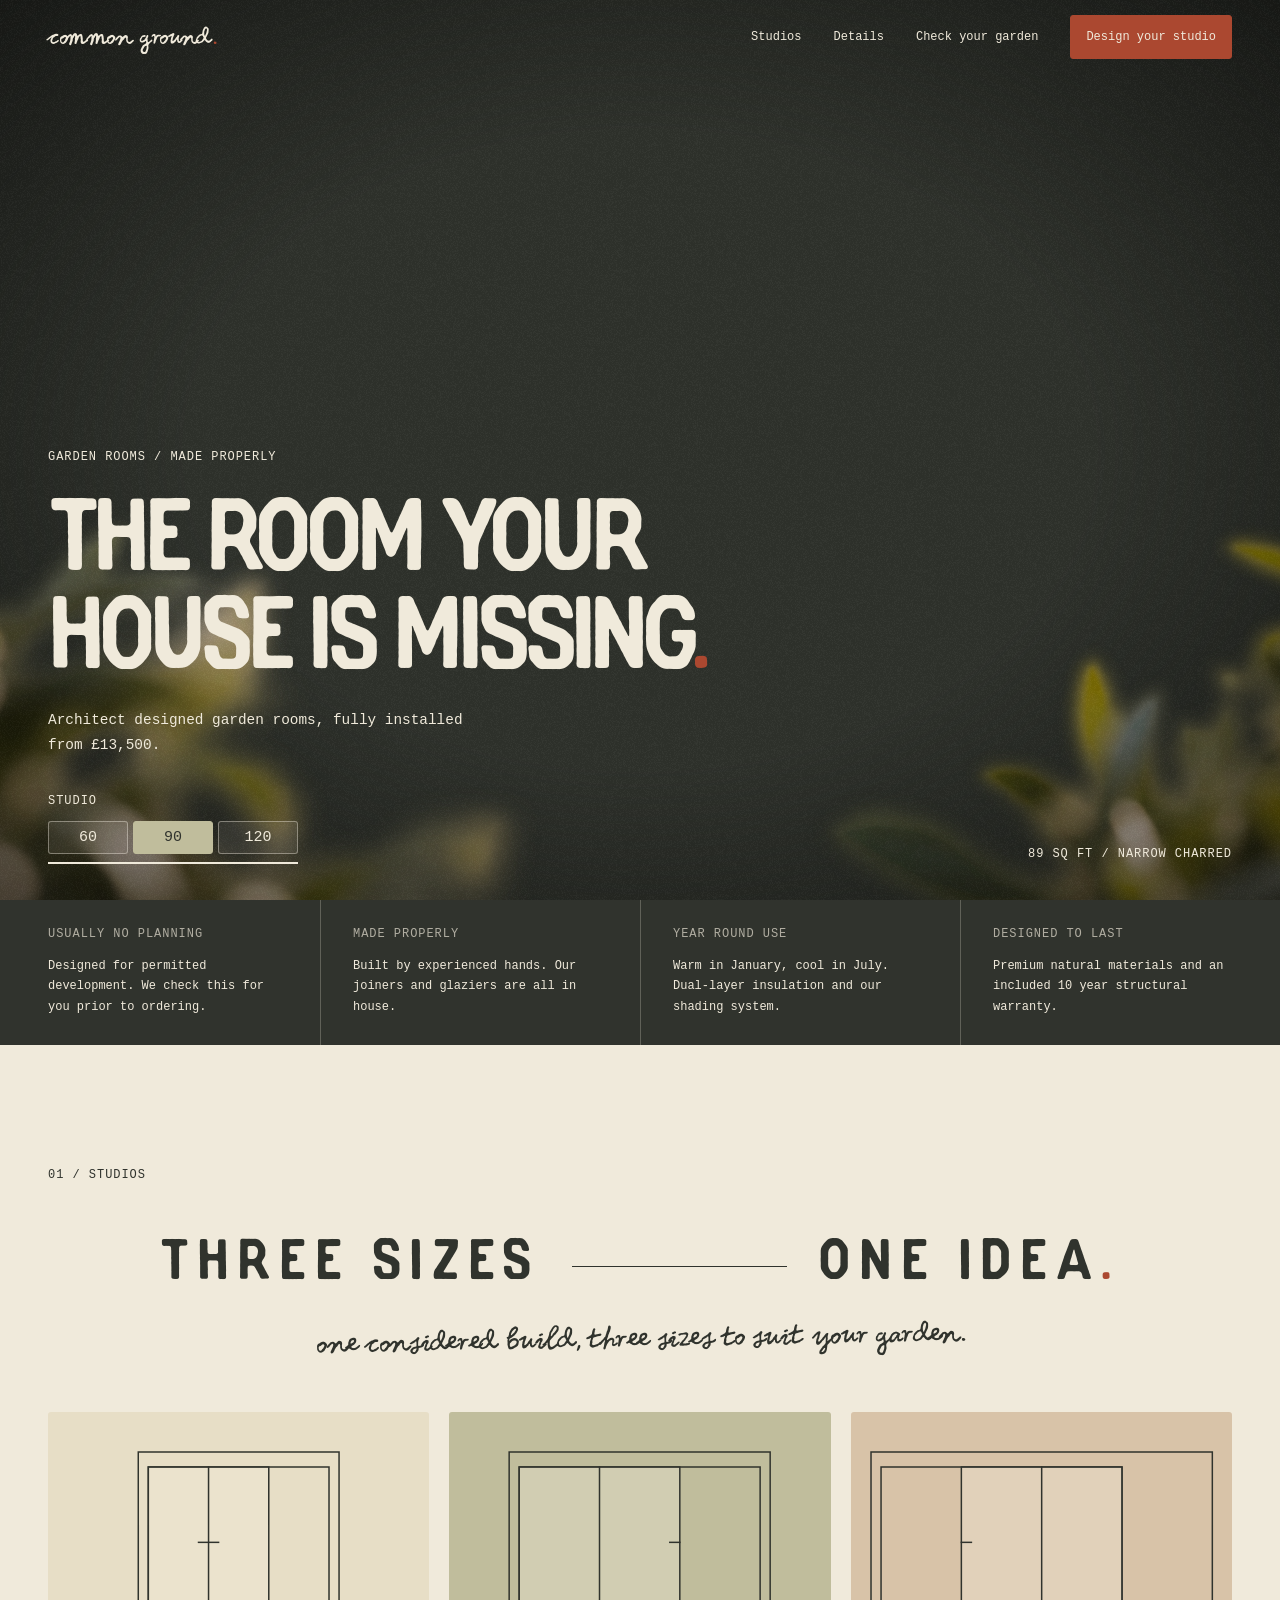
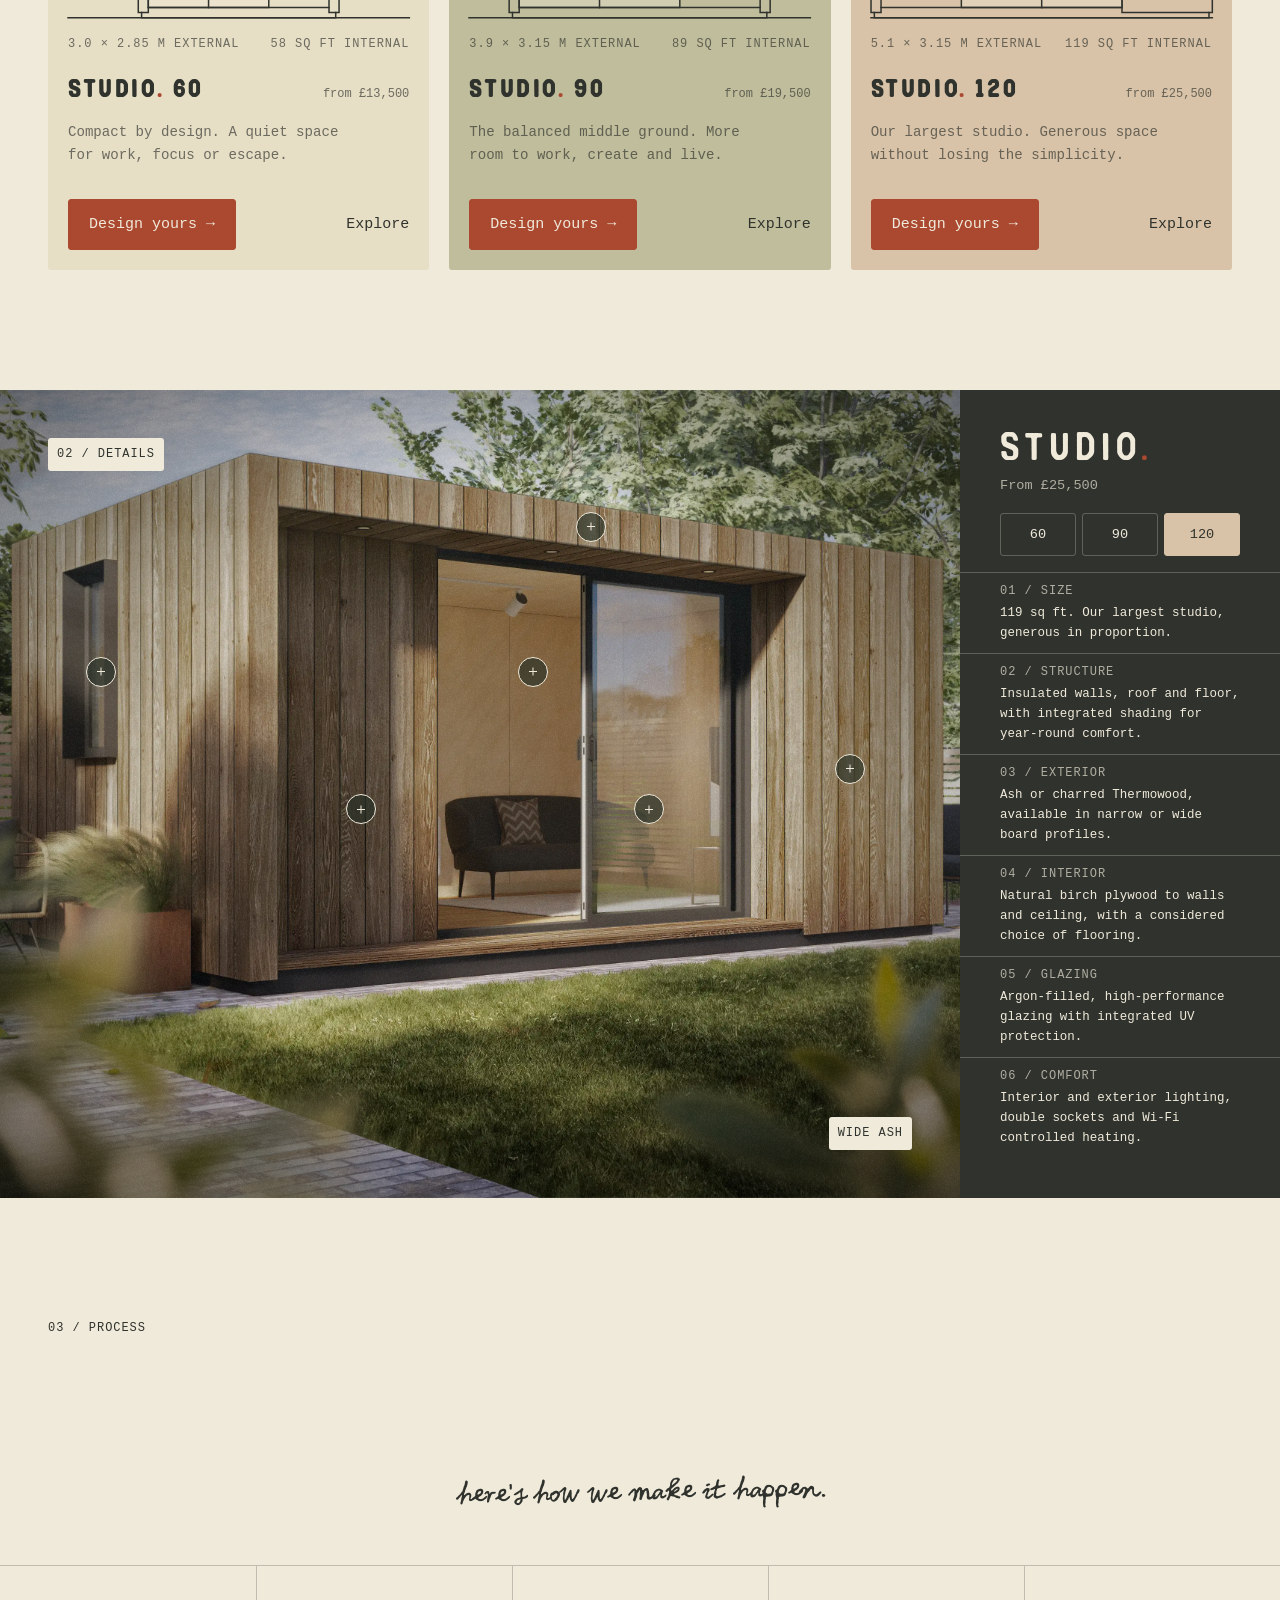
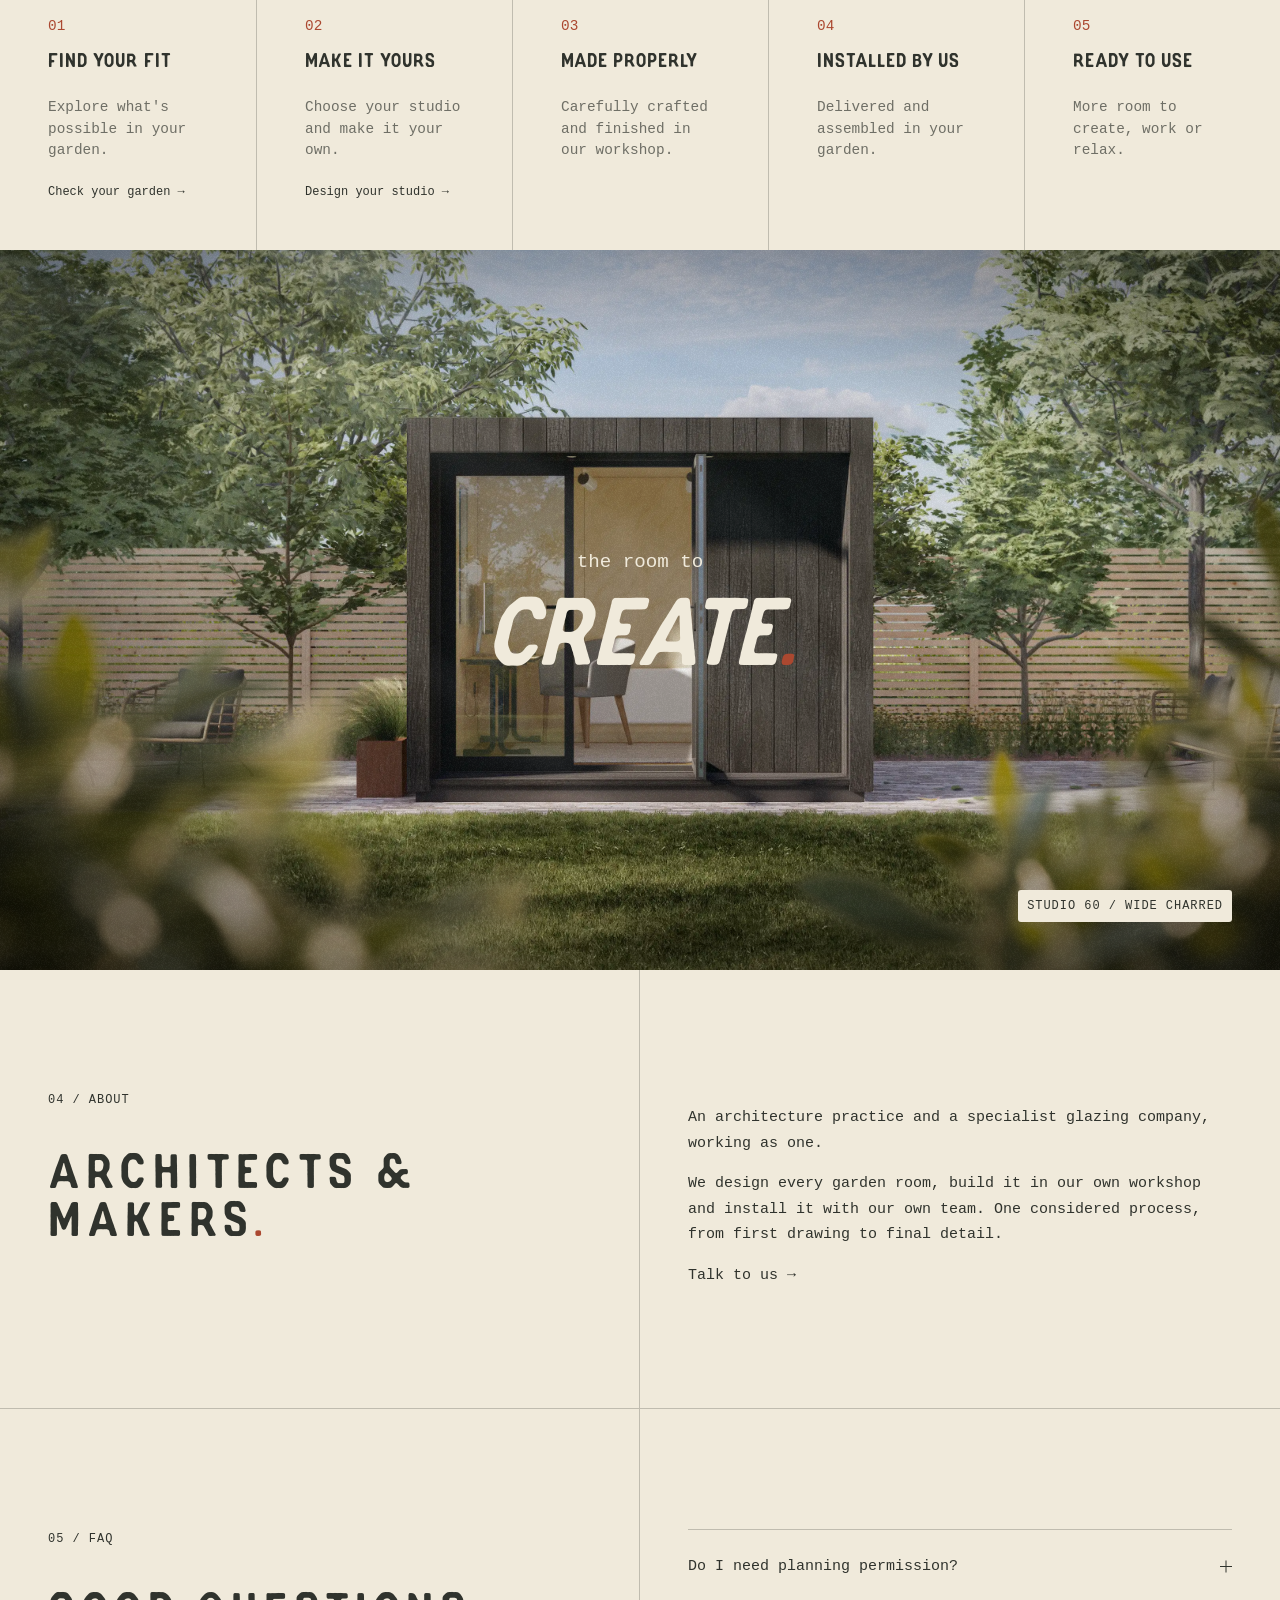
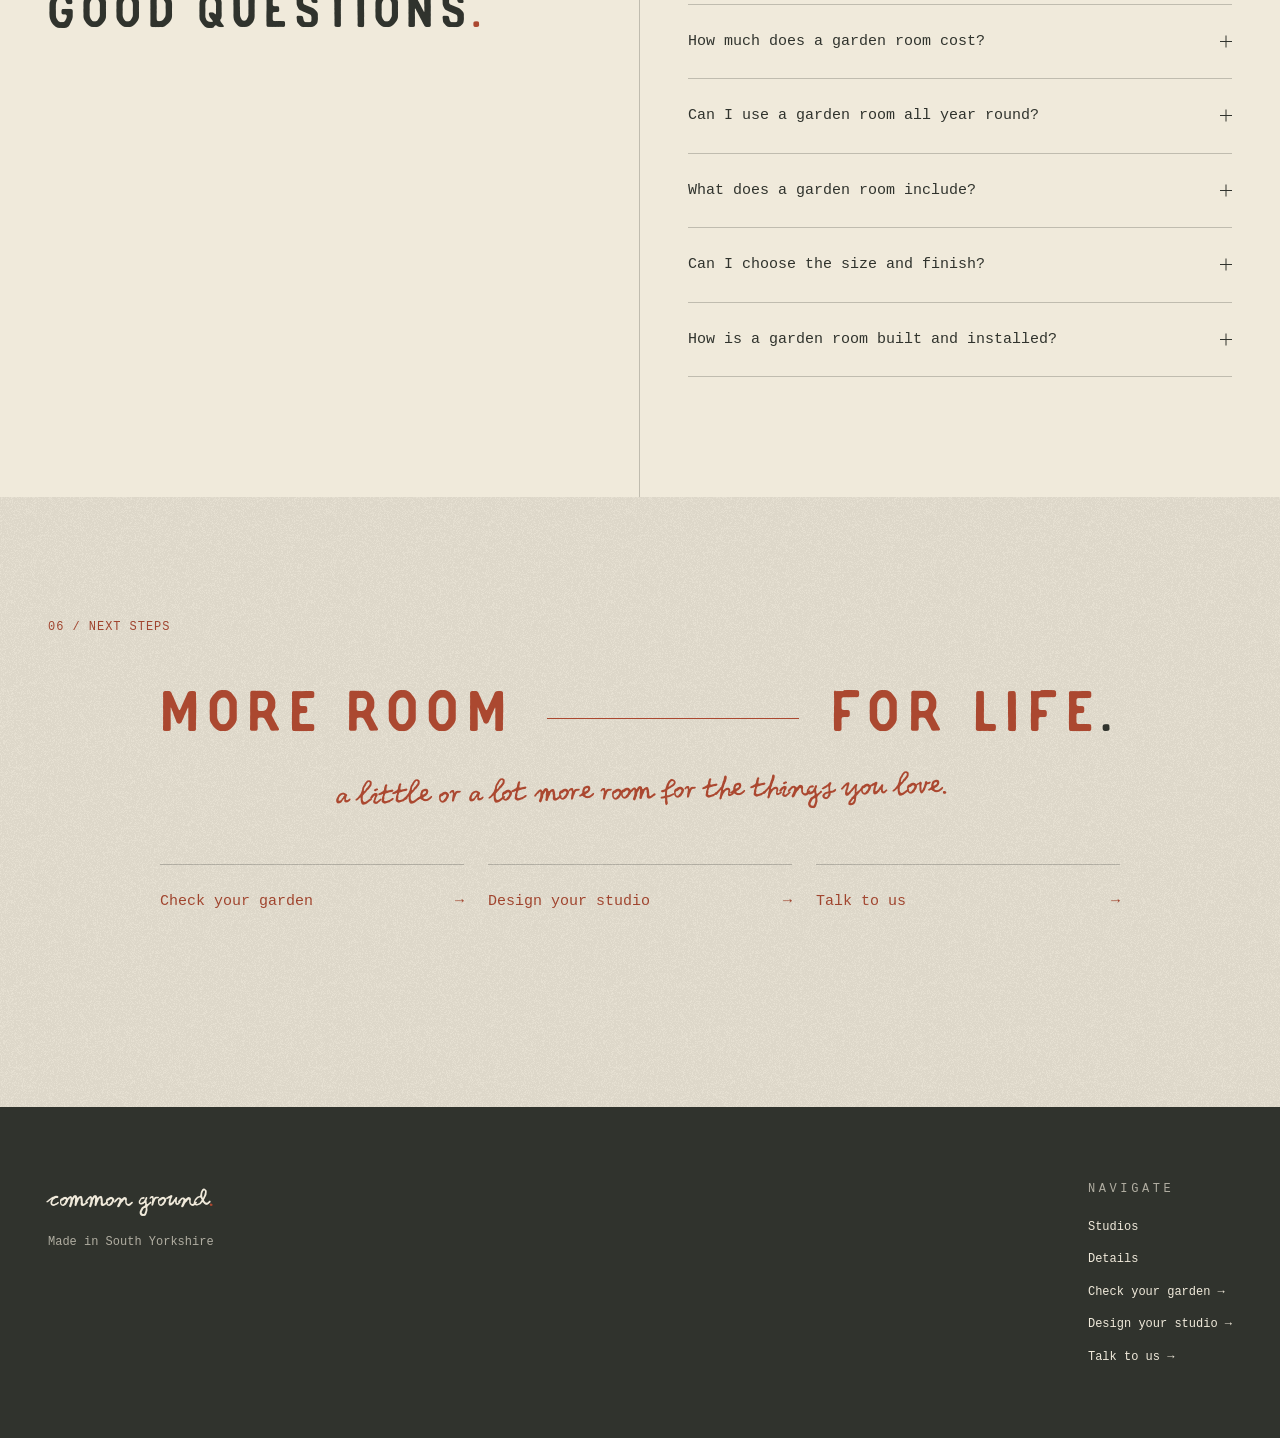
==== commit c5413cfc: "Add files via upload" ====
--- a/index.html
+++ b/index.html
@@ -75,7 +75,7 @@
 
 <p class="hero-eyebrow">Garden Rooms / Made Properly</p>
 <h1 class="hero-title">the room your house is missing<span class="dot">.</span></h1>
-<p class="hero-copy">Architect designed garden rooms, fully installed from<span data-price="60"></span>.</p>
+<p class="hero-copy">Architect designed garden rooms, fully installed from <span data-price="60"></span>.</p>
 
 <div class="hero-studios">
 
@@ -121,7 +121,6 @@
 <p>Premium natural materials and an included 10 year structural warranty.</p>
 </div>
 
-</section>
 </section>
 
 <!---STUDIOS✅--->
@@ -275,7 +274,7 @@
 <button class="hotspot" data-note="Cladding." style="left:36%;top:50%"></button>
 <button class="hotspot" data-note="A generous glazed sliding door connects the studio to the garden, bringing in natural light and framed views outside." style="left:66%;top:50%"></button>
 <button class="hotspot" data-note="A warm, understated interior finished in birch plywood creates a calm, natural space ready to make your own." style="left:54%;top:33%"></button>
-<button class="hotspot" data-note="Storage." style="left:87%;top:45%"></button>
+<button class="hotspot" data-note="A discreet, integrated storage solution provides a practical place to keep everyday essentials neatly tucked away." style="left:87%;top:45%"></button>
 <button class="hotspot" data-note="A carefully considered timber structure combines dual-layer insulation with an overhanging entrance for added shade and shelter." style="left:60%;top:15%"></button>
 <button class="hotspot" data-note="A carefully positioned, shaded opening window brings in natural light, fresh air and framed views of the garden." style="left:9%;top:33%"></button>
 </div>
@@ -365,13 +364,13 @@
 <li>
 <span class="step-number">04</span>
 <h2>installed by us</h2>
-<p>Delivered and carefully assembled in your garden.</p>
+<p>Delivered and assembled in your garden.</p>
 </li>
 
 <li>
 <span class="step-number">05</span>
 <h2>ready to use</h2>
-<p>More room to create, work, relax or simply enjoy.</p>
+<p>More room to create, work or relax.</p>
 </li>
 
 </ol>
@@ -407,7 +406,7 @@
 
 <!---ABOUT/FAQ✅-->
 
-<section class="split" id="about">
+<section class="split">
 
 <div class="split-head">
 
@@ -493,7 +492,7 @@
 <footer id="footer">
 
 <div class="footer-logo">
-<a href="#introduction"><span class="logo">common ground<span class="dot">.</span></span></a>
+<a href="#hero"><span class="logo">common ground<span class="dot">.</span></span></a>
 <p>Made in South Yorkshire</p>
 </div>
 
--- a/style.css
+++ b/style.css
@@ -1,55 +1,57 @@
-/*---ROOT🟧---*/
-
-@font-face {
-  font-family: 'Common Ground';
-  src: url('./fonts/CommonGround-Regular.woff2') format('woff2');
-  font-weight: 400;
-  font-style: normal;
-  font-display: swap;
-}
-
-@font-face {
-  font-family: 'Paint Factory';
-  src: url('./fonts/PaintFactory-Regular.woff2') format('woff2');
-  font-weight: 400;
-  font-style: normal;
-  font-display: swap;
-}
-
-:root {
-
-/*Colours🟧*/
-
---accent: rgb(171,72,48);/**/
---dark: rgb(48,51,45);/**/
---light: rgb(240,234,219);/**/
---glass: rgba(240,234,219,.75);/**/
---line: rgba(48,51,45,.25);/**/
---line-on-dark: rgba(240,234,219,.25);/**/
-
---pastel-60: rgb(231,222,198);/**/
---pastel-90: rgb(192,189,156);/**/
---pastel-120: rgb(216,195,168);/**/
-
-/*Layout🟧*/
-
---gutter: 48px;
---section-gutter: 120px;
---round: 3px;
---ease: .25s ease;
---muted: .67;
-
-/*Typography🟧*/
-
---regular-font: 12px;
---medium-font: 15px;
---display: 'Paint Factory', sans-serif;
---mono: monospace;
---handwriting: 'Common Ground', serif;
-
-}
-
-/*Unknown🟧*/
+/*---FONTS✅---*/
+
+@font-face{
+font-family:'Common Ground';
+src:url('./fonts/CommonGround-Regular.woff2') format('woff2');
+font-weight:400;
+font-style:normal;
+font-display:swap;
+}
+
+@font-face{
+font-family:'Paint Factory';
+src:url('./fonts/PaintFactory-Regular.woff2') format('woff2');
+font-weight:400;
+font-style:normal;
+font-display:swap;
+}
+
+/*---ROOT✅---*/
+
+:root{
+
+/*Colours✅*/
+
+--accent:rgb(171,72,48);
+--dark:rgb(48,51,45);
+--light:rgb(240,234,219);
+--glass:rgba(240,234,219,.75);
+--line:rgba(48,51,45,.25);
+--line-on-dark:rgba(240,234,219,.25);
+
+--pastel-60:rgb(231,222,198);
+--pastel-90:rgb(192,189,156);
+--pastel-120:rgb(216,195,168);
+
+/*Layout✅*/
+
+--gutter:3rem;
+--section-gutter:120px;
+--round:3px;
+--ease:.25s ease;
+--muted:.67;
+
+/*Typography✅*/
+
+--regular-font:12px;
+--medium-font:15px;
+--handwriting:'Common Ground',serif;
+--display:'Paint Factory',sans-serif;
+--mono:monospace;
+
+}
+
+/*Padding🟧*/
 
 @media (max-width: 1100px) {
 :root { --gutter: 5.5vw; --section-gutter: 80px; }
@@ -134,7 +136,7 @@
     margin: 2rem auto 1.25rem;
     gap: .05em;
     text-align: center;
-    font-size: clamp(2rem, 8vw, 2.5rem);
+    font-size: clamp(3rem, 12vw, 6rem);
     line-height: 1.05;
     letter-spacing: .08em;
   }
@@ -433,7 +435,6 @@
 margin-inline:1rem;}
 
 }
-
 
 /*---DETAILS🟧---*/
 
@@ -480,7 +481,6 @@
 .process-steps{
 display:grid;
 grid-template-columns:repeat(5,minmax(0,1fr));
-align-items:stretch;
 margin:0;
 padding:0;
 border-top:1px solid var(--line);
@@ -491,27 +491,26 @@
 flex-direction:column;
 min-width:0;
 min-height:280px;
-padding:1.5rem var(--gutter);}
+padding:var(--gutter);}
 
 .process-steps li+li{
 border-left:1px solid var(--line);}
 
 .step-number{
-display:block;
-margin-bottom:1.5rem;
+margin-bottom:.75rem;
 color:var(--accent);
 font-size:.9rem;
 font-variant-numeric:tabular-nums;}
 
 .process-steps h2{
-margin:auto 0 .75rem;
-font-family:var(--display);
-font-size:1.2rem;
-letter-spacing:.3em;
+margin:0;
+font:1.2rem var(--display);
+letter-spacing:.05em;
 text-transform:uppercase;}
 
 .process-steps p{
-margin:0 0 auto;
+max-width:20ch;
+margin:1.5rem 0 0;
 color:var(--dark);
 font-size:.9rem;
 line-height:1.5;
@@ -519,53 +518,56 @@
 
 .process-steps a{
 align-self:flex-start;
-margin-top:1rem;
+margin-top:auto;
+padding-top:1.25rem;
 color:var(--dark);
-font-size:1rem;}
-
-/*RESERVE LINK SPACE*/
-
-.process-steps li:not(:has(a))::after{
-content:"";
-height:1.7rem;
-margin-top:1rem;}
-
-/*---PROCESS MOBILE---*/
+font-size:.75rem;}
 
 @media(max-width:720px){
-
 #process{
 padding-bottom:0;}
-
 .process-steps{
 grid-template-columns:1fr;
 border-top:0;}
-
-.process-steps li,.process-steps li+li{
-min-height:260px;
-padding:1.5rem var(--gutter);
+.process-steps li{
+min-height:120px;
 border:0;
 border-top:1px solid var(--line);}
-
-.step-number{
-margin-bottom:.5rem;}
-
-.process-steps h2{
+.process-steps p{
+margin-top:2rem;}
+.process-steps a{
 margin-top:auto;}
-
-.process-steps p{
-margin-bottom:auto;}
-
-}
-
-/*---GALLERY---*/
-
-#gallery{height:720px;}
-.gallery-static{font-size:1.2rem;}
-.gallery-statement{z-index:3;position:absolute;inset:0;display:flex;flex-direction:column;align-items:center;justify-content:center;color:var(--light);}
-.gallery-word-wrap{height:clamp(4rem,14vw,7rem);overflow:hidden;}
-.gallery-words{animation:galleryWords 9s infinite;line-height:1.2;}
-.gallery-words span{display:flex;justify-content:center;align-items:center; letter-spacing: .15em; font:italic clamp(3rem,12vw,6rem)/1.2 var(--display);white-space:nowrap;}
+}
+
+/*---GALLERY✅---*/
+
+#gallery{
+height:720px;}
+
+.gallery-static{
+font-size:1.2rem;}
+
+.gallery-statement{
+z-index:3;
+position:absolute;
+inset:0;
+display:flex;
+flex-direction:column;
+align-items:center;
+justify-content:center;
+color:var(--light);}
+
+.gallery-word-wrap{
+height:clamp(3rem,12vw,6rem);
+overflow:hidden;}
+
+.gallery-words{
+animation:galleryWords 9s infinite;}
+
+.gallery-words span{
+display:flex;
+justify-content:center;
+font:italic clamp(3rem,12vw,6rem)/1.2 var(--display);}
 
 @keyframes galleryWords{
 0%,27%{transform:translateY(0);}
@@ -574,101 +576,75 @@
 99%,100%{transform:translateY(-75%);}
 }
 
-/*---ABOUT/FAQ---*/
-
-.split {
-  display: grid;
-  grid-template-columns: 1fr 1fr;
-  padding: 0;
-}
-
-.split + .split {
-  border-top: 1px solid var(--line);
-}
-
-.split-head {
-  padding: var(--section-gutter) var(--gutter);
-  border-right: 1px solid var(--line);
-}
-
-.split-title {
-  position: static;
-  margin: 1.5rem 0 0;
-  font-size: 3rem;
-  letter-spacing: .15em;
-}
-
-/* ABOUT SCROLLS NORMALLY; FAQ HEADING STAYS IN VIEW */
-#about .split-title {
-  position: static;
-}
-
-#faq .split-title {
-  position: sticky;
-  top: 6rem;
-  align-self: start;
-}
-
-.split-body {
-  padding: var(--section-gutter) var(--gutter);
-}
-
-.faq-item:first-child {
-  border-top: 1px solid var(--line);
-}
-
-.faq-item {
-  border-bottom: 1px solid var(--line);
-}
-
-.faq-item summary {
-  position: relative;
-  display: flex;
-  align-items: center;
-  padding: 1.5rem 0;
-  cursor: pointer;
-}
+/*---ABOUT/FAQ✅---*/
+
+.split{
+display:grid;
+grid-template-columns:1fr 1fr;
+padding:0;}
+
+.split+.split{
+border-top:1px solid var(--line);}
+
+.split-head{
+padding:var(--section-gutter) var(--gutter);
+border-right:1px solid var(--line);}
+
+.split-title{
+font-size:3rem;
+letter-spacing:.15em;}
+
+#faq .split-title{
+position:sticky;
+top:6rem;}
+
+.split-body{
+padding:var(--section-gutter) var(--gutter);}
+
+.faq-item:first-child{
+border-top:1px solid var(--line);}
+
+.faq-item{
+border-bottom:1px solid var(--line);}
+
+.faq-item summary{
+position:relative;
+display:flex;
+align-items:center;
+padding:1.5rem 0;
+cursor:pointer;}
 
 .faq-item summary::before,
-.faq-item summary::after {
-  position: absolute;
-  right: 0;
-  width: 12px;
-  height: 1px;
-  background: var(--dark);
-  content: "";
-  transition: transform var(--ease);
-}
-
-.faq-item summary::before {
-  transform: rotate(90deg);
-}
-
-.faq-item[open] summary::before {
-  transform: rotate(0);
-}
-
-.faq-answer {
-  overflow: hidden;
-  transition: height var(--ease);
-}
-
-.faq-answer > p {
-  padding: 0 0 1.5rem;
-}
-
-@media (max-width: 720px) {
-  .split {
-    grid-template-columns: 1fr;
-  }
-
-  .split-head {
-    padding-bottom: 0;
-  }
-
-}
-
-/*---CTA---*/
+.faq-item summary::after{
+position:absolute;
+right:0;
+width:12px;
+height:1px;
+background:var(--dark);
+content:"";
+transition:transform var(--ease);}
+
+.faq-item summary::before{
+transform:rotate(90deg);}
+
+.faq-item[open] summary::before{
+transform:rotate(0);}
+
+.faq-answer{
+overflow:hidden;
+transition:height var(--ease);}
+
+.faq-answer>p{
+padding:0 0 1.5rem;}
+
+@media(max-width:720px){
+.split{
+grid-template-columns:1fr;}
+.split-head{
+padding-bottom:0;}
+}
+
+/*---CTA✅---*/
 
 #cta{
 position:relative;
@@ -682,17 +658,8 @@
 opacity:.67;
 pointer-events:none;}
 
-#cta .cta-content {
-  margin: 3rem auto;
-}
-
-#cta .section-title {
-  color: var(--accent);
-}
-
-#cta .section-intro > p:not(.label) {
-  margin-bottom: 3rem;
-}
+#cta .section-intro>p:not(.label){
+margin-bottom:3rem;}
 
 #cta .cta-links{
 display:grid;
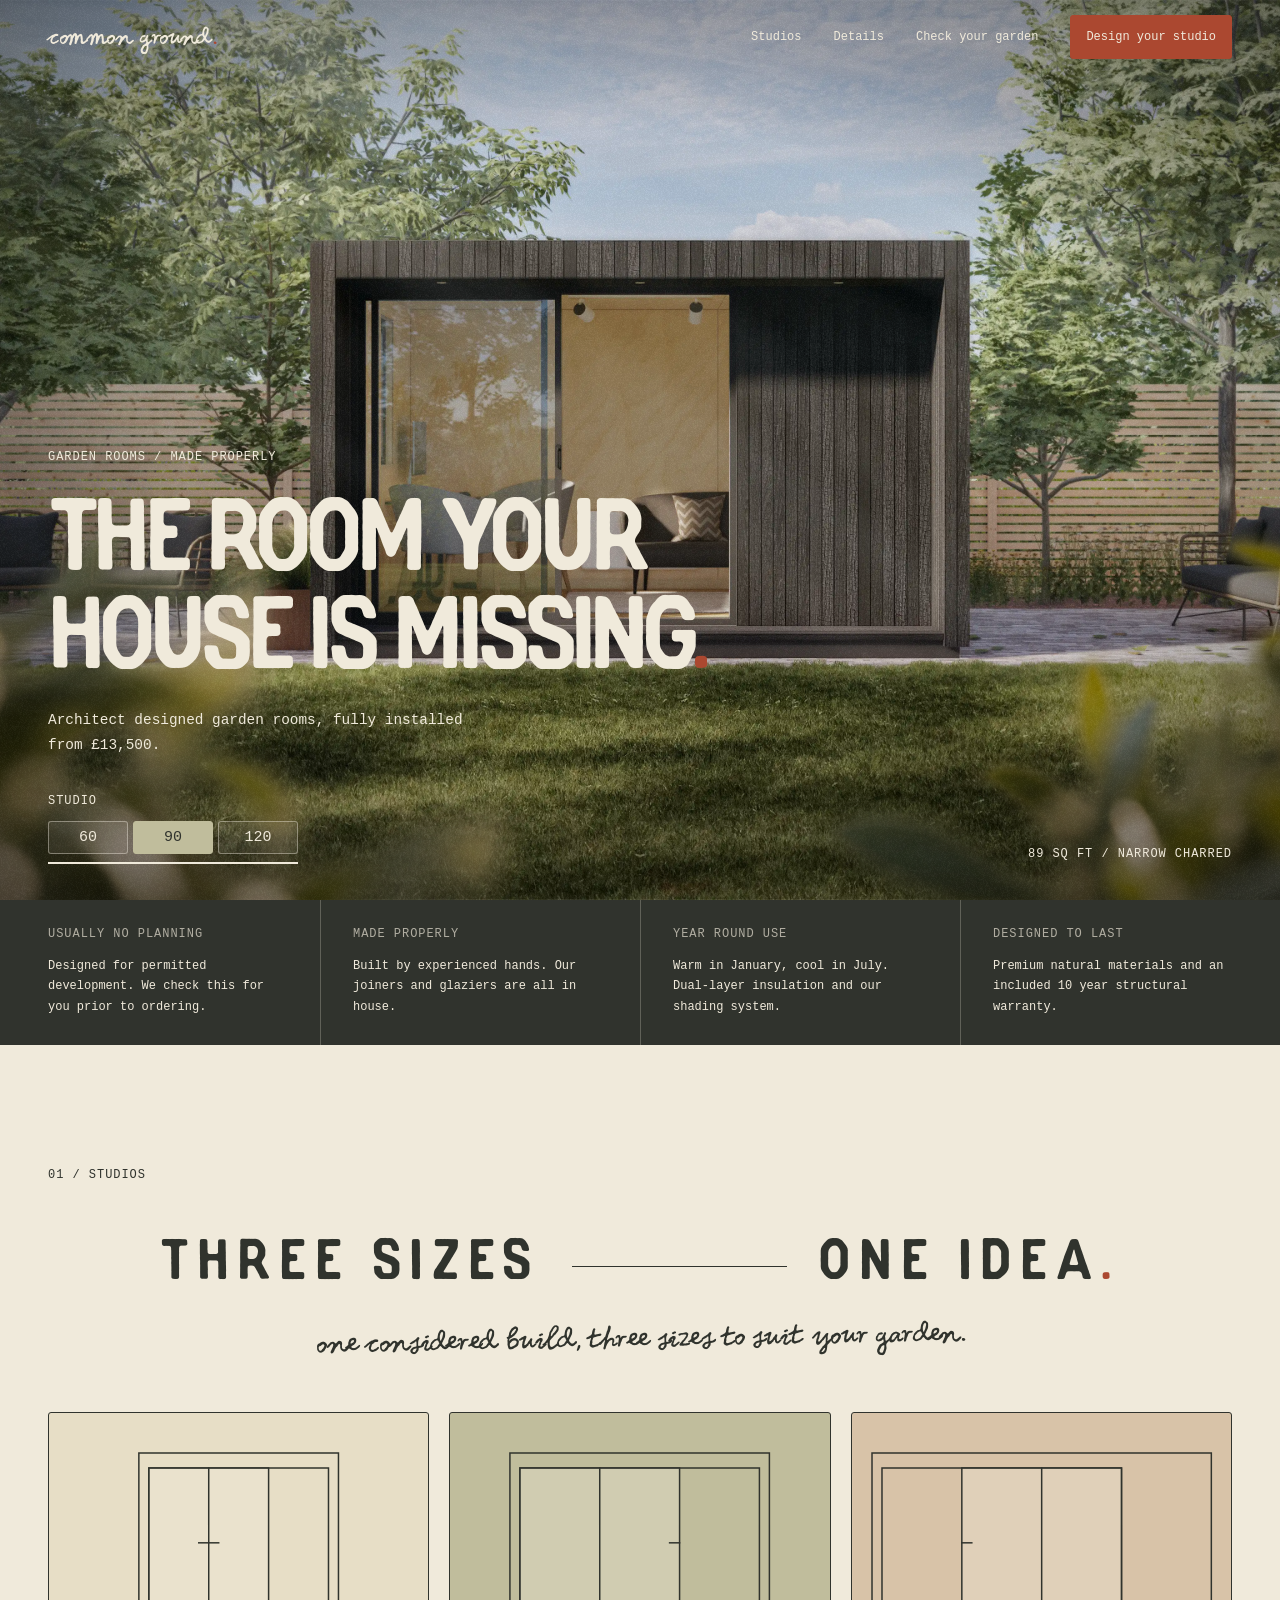
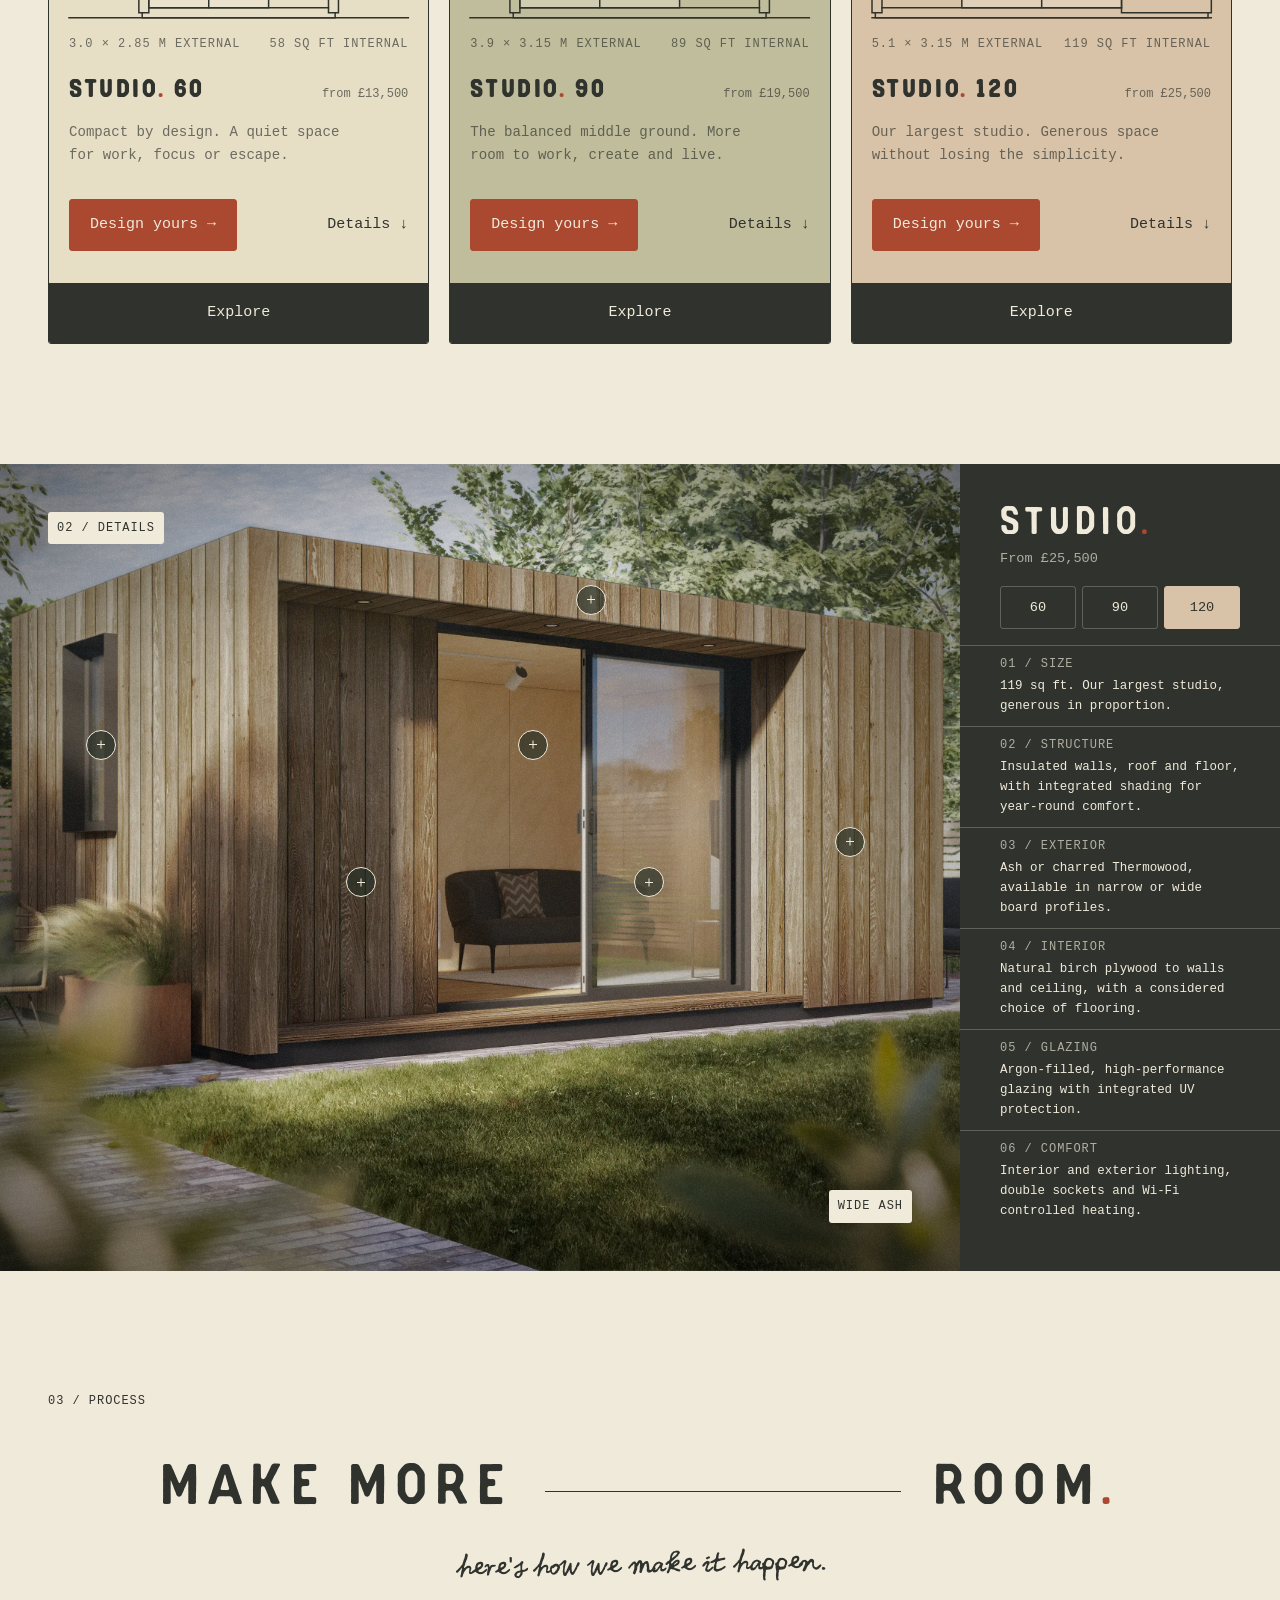
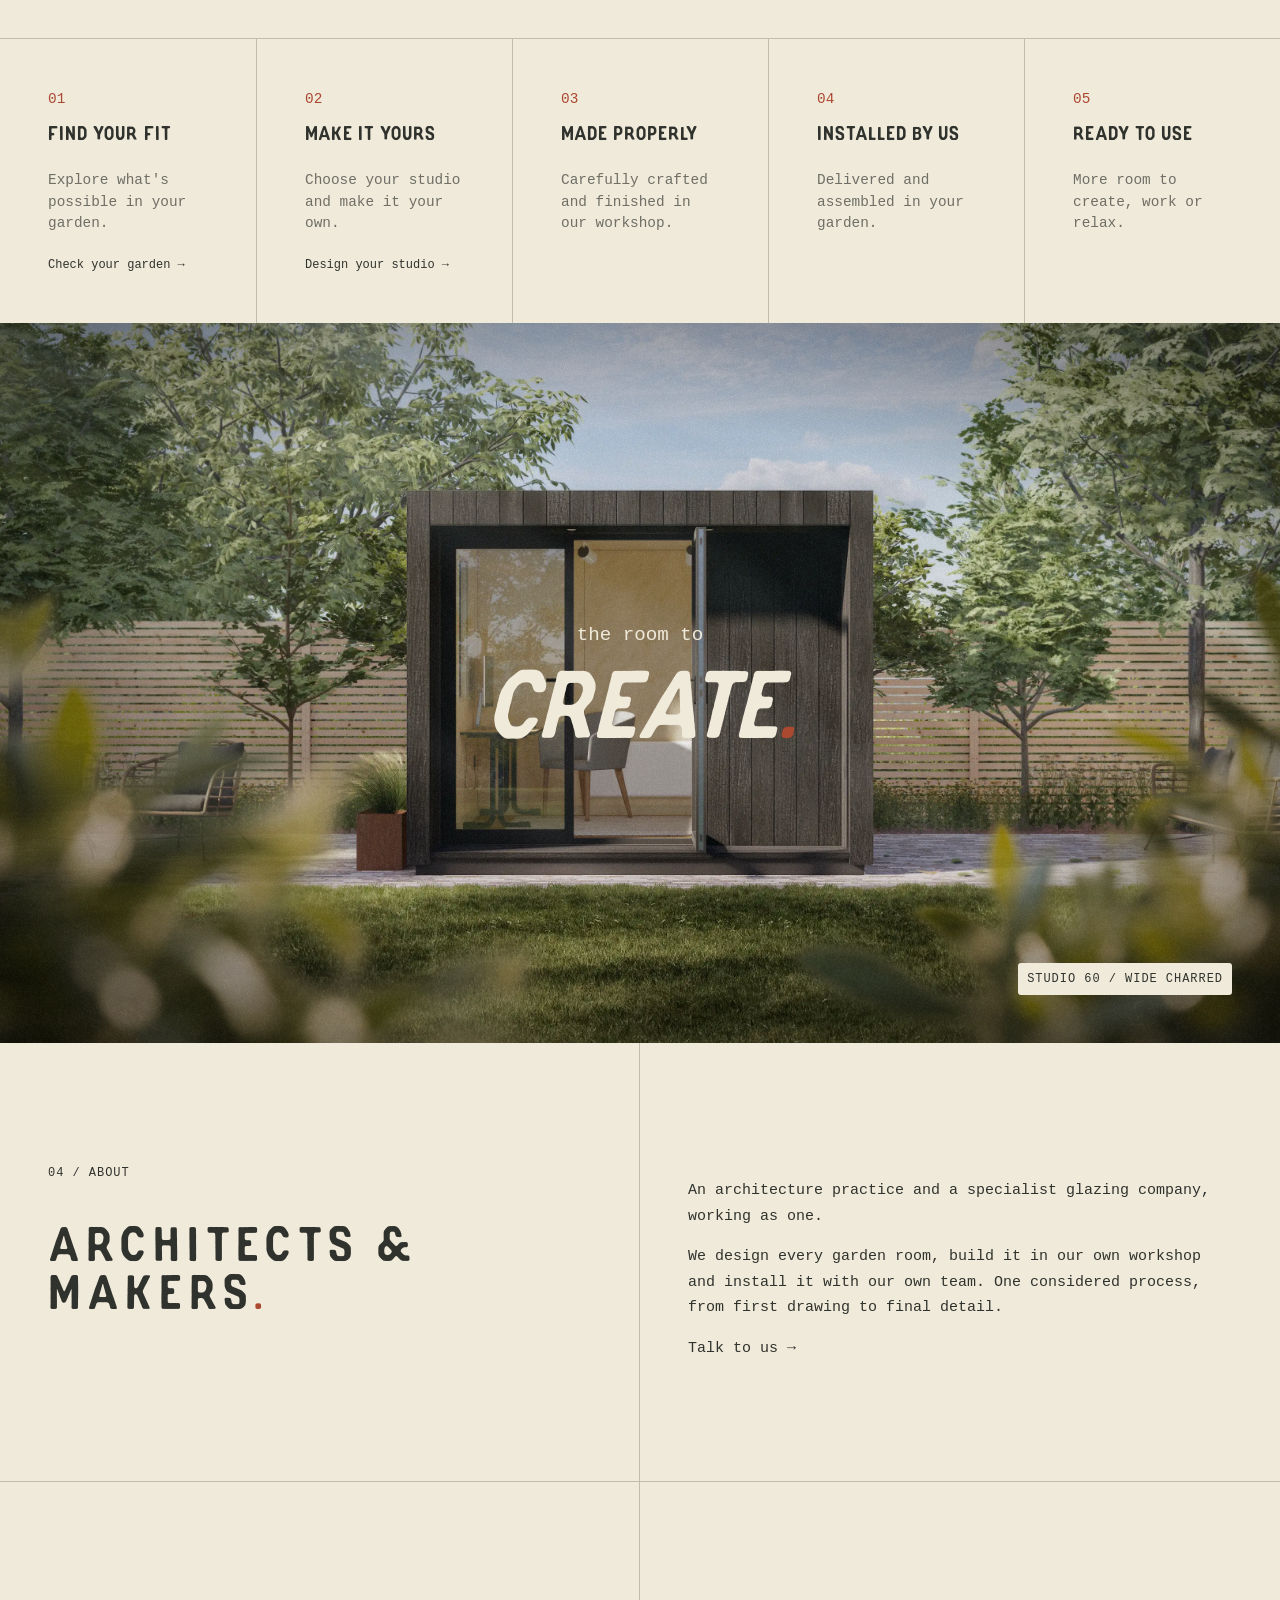
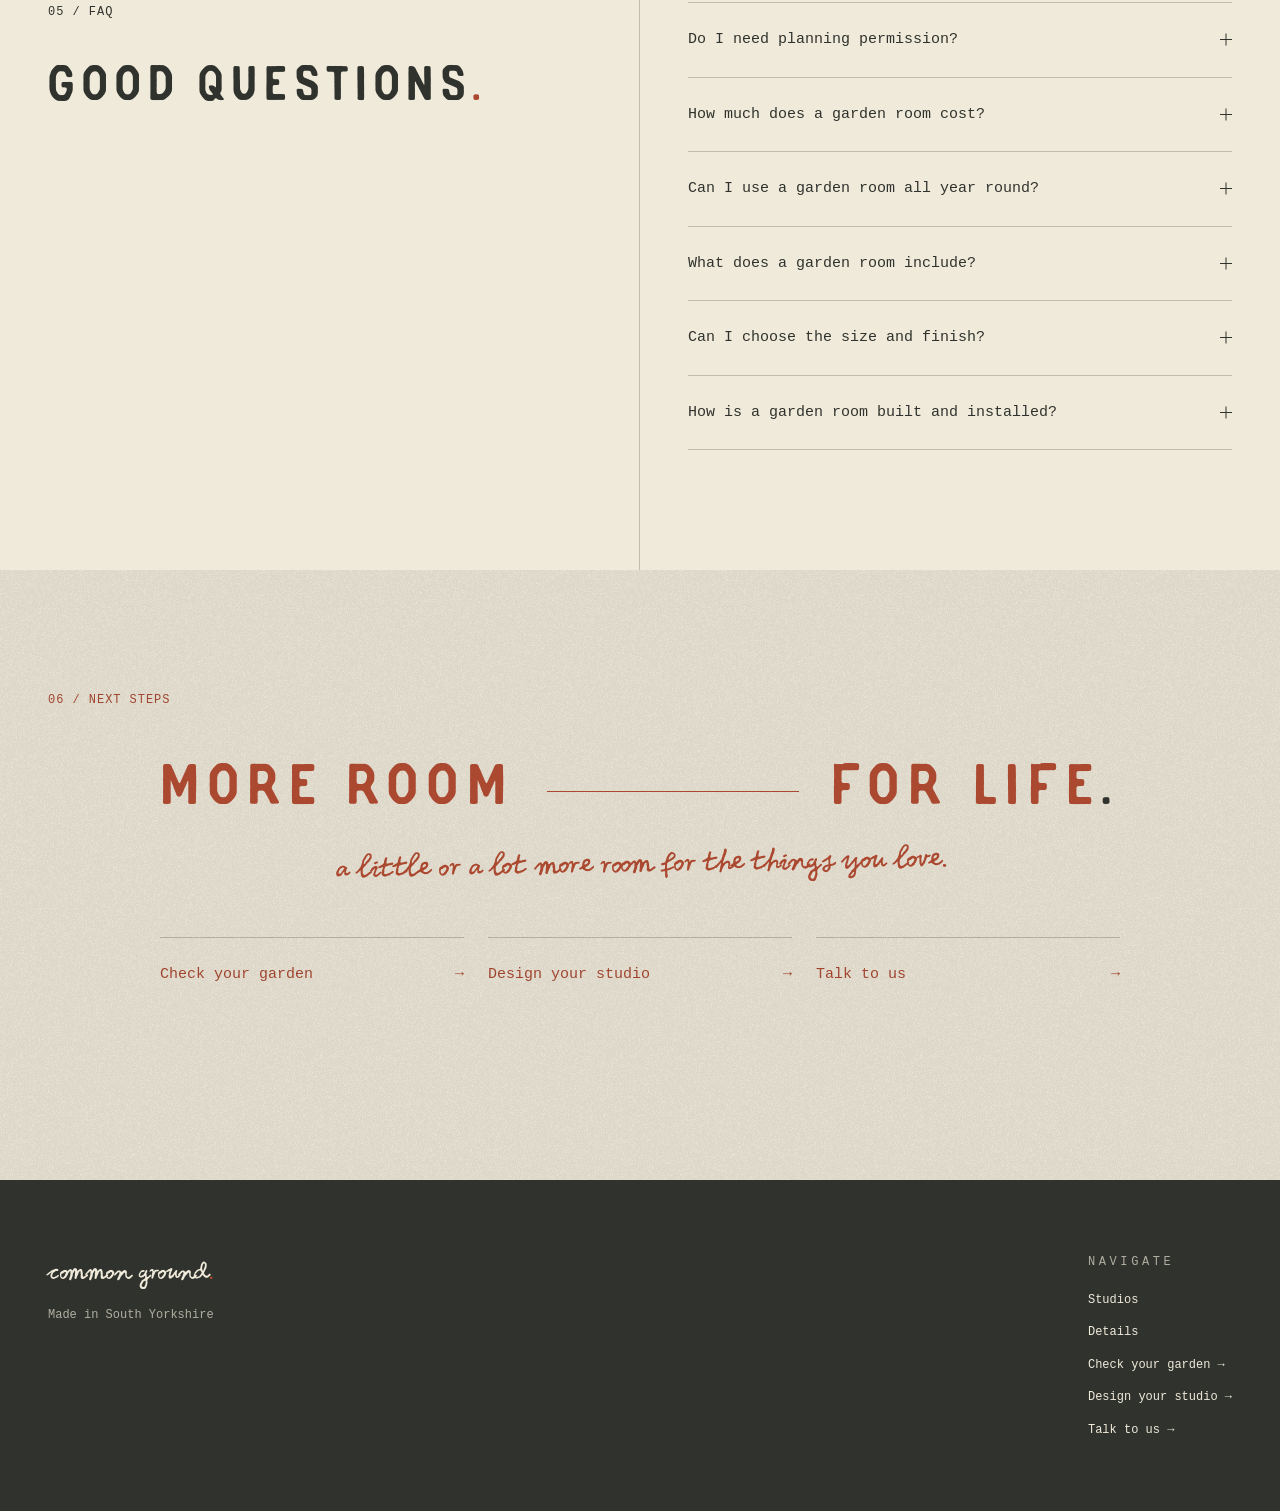
==== commit ab7c3fde: "Add files via upload" ====
--- a/index.html
+++ b/index.html
@@ -161,7 +161,8 @@
 <p class="description">Compact by design. A quiet space for work, focus or escape.</p>
 <div class="studio-links">
 <a class="button primary" href="/configurator?size=60">Design yours →</a>
-<a class="text-link studio-explore-link" href="#details" data-size="60">Explore</a>
+<a class="text-link studio-explore-link" href="#details" data-size="60">Details ↓</a>
+<a class="studio-explore" href="/studio-60">Explore</a>
 </div>
 </article>
 
@@ -191,7 +192,8 @@
 <p class="description">The balanced middle ground. More room to work, create and live.</p>
 <div class="studio-links">
 <a class="button primary" href="/configurator?size=90">Design yours →</a>
-<a class="text-link studio-explore-link" href="#details" data-size="90">Explore</a>
+<a class="text-link studio-explore-link" href="#details" data-size="90">Details ↓</a>
+<a class="studio-explore" href="/studio-90">Explore</a>
 </div>
 </article>
 
@@ -221,7 +223,8 @@
 <p class="description">Our largest studio. Generous space without losing the simplicity.</p>
 <div class="studio-links">
 <a class="button primary" href="/configurator?size=120">Design yours →</a>
-<a class="text-link studio-explore-link" href="#details" data-size="120">Explore</a>
+<a class="text-link studio-explore-link" href="#details" data-size="120">Details ↓</a>
+<a class="studio-explore" href="/studio-120">Explore</a>
 </div>
 </article>
 
--- a/style.css
+++ b/style.css
@@ -305,6 +305,8 @@
 
 /*---STUDIOS🟧---*/
 
+/*---STUDIOS🟧---*/
+
 .studio-grid{
 display:grid;
 grid-template-columns:repeat(3,minmax(0,1fr));
@@ -317,10 +319,10 @@
 flex-direction:column;
 min-width:0;
 overflow:hidden;
+border:1.5px solid var(--dark);
 border-radius:var(--round);
 background:var(--studio-colour);
-color:var(--dark);
-transition:background .3s ease;}
+color:var(--dark);}
 
 .studio .drawing{
 padding:2.5rem 1.25rem 0;}
@@ -342,7 +344,7 @@
 
 .studio .elevation .glazing{
 fill:var(--light);
-fill-opacity:.35;}
+fill-opacity:.33;}
 
 .studio .dimensions{
 display:flex;
@@ -383,20 +385,51 @@
 display:flex;
 align-items:center;
 justify-content:space-between;
+flex-wrap:wrap;
 gap:12px;
 margin-top:auto;
-padding:0 1.25rem 1.25rem;}
+padding:0 1.25rem;}
 
 .studio .button:hover{
 border-color:var(--dark);
 background:var(--dark);
 color:var(--light);}
 
+/*---STUDIO EXPLORE---*/
+
+.studio-explore{
+position:relative;
+display:flex;
+flex:0 0 calc(100% + 2.5rem);
+align-items:center;
+justify-content:center;
+height:60px;
+margin:1.25rem -1.25rem 0;
+background:var(--dark);
+color:var(--light);
+font-size:var(--medium-font);
+text-decoration:none;}
+
+.studio-explore::after{
+position:absolute;
+bottom:17px;
+left:50%;
+width:4.2em;
+height:1px;
+background:currentColor;
+content:"";
+transform:translateX(-50%) scaleX(0);
+transform-origin:right;
+transition:transform var(--ease);}
+
+.studio-explore:hover::after{
+transform:translateX(-50%) scaleX(1);
+transform-origin:left;}
+
+.studio-explore:focus-visible{
+outline-offset:-4px;}
+
 /*---STUDIO CARD REVEAL---*/
-
-.studio{
-opacity:1;
-transform:none;}
 
 .motion-ready .studio{
 opacity:0;
@@ -428,11 +461,18 @@
 padding-inline:1rem;
 font-size:10px;}
 
-.studio-title,.studio-links{
+.studio-title{
+padding-inline:1rem;}
+
+.studio-links{
 padding-inline:1rem;}
 
 .studio .description{
 margin-inline:1rem;}
+
+.studio-explore{
+flex-basis:calc(100% + 2rem);
+margin-inline:-1rem;}
 
 }
 
